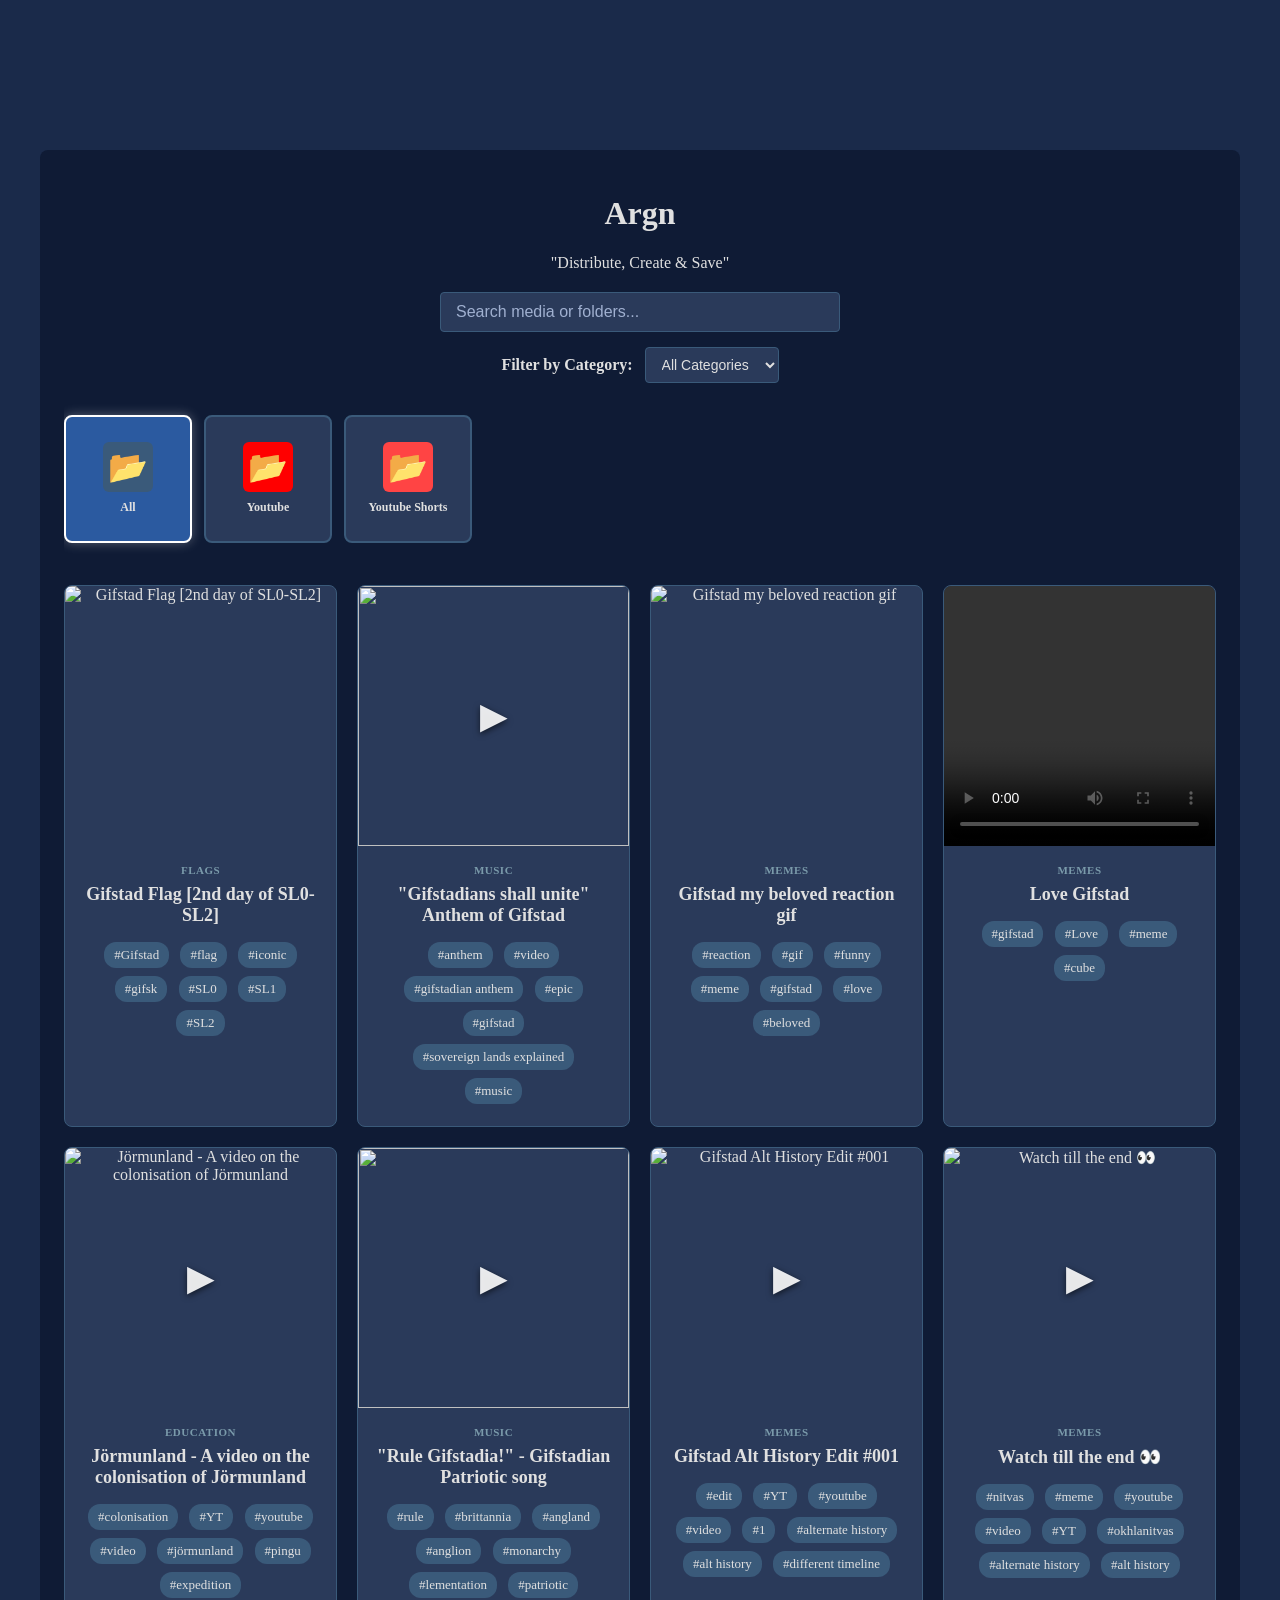
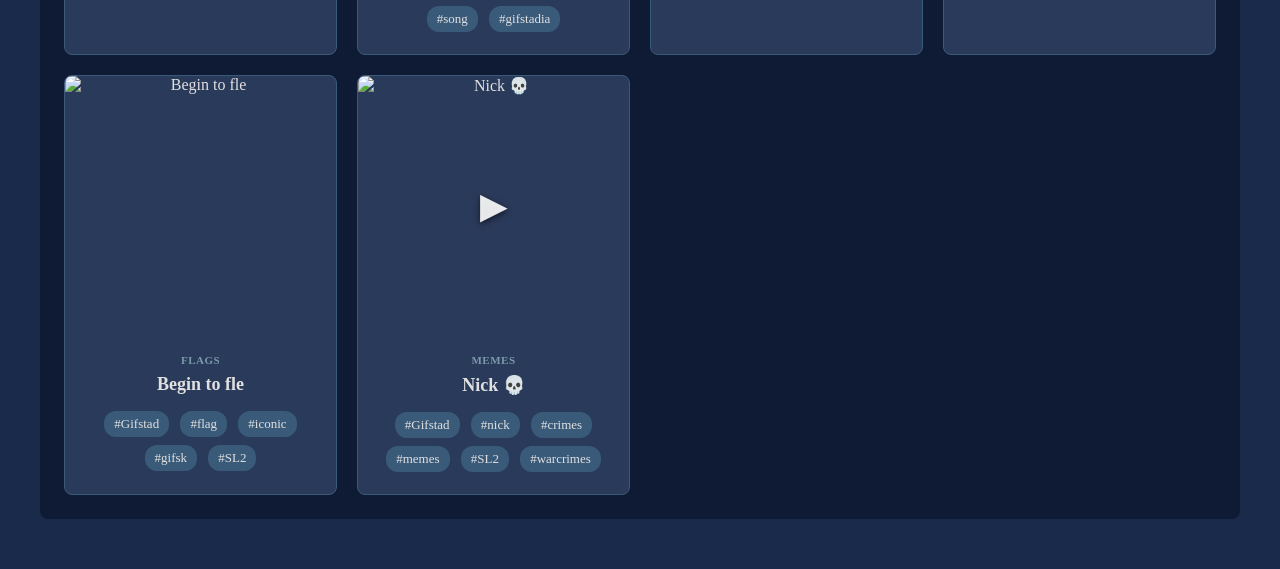
==== docs/index.html @ 1f77cd81 "cool update" ====
<!DOCTYPE html>

<html lang="en">
    <head>
        <meta charset="UTF-8">
        <meta name="viewport" content="width=device-width, initial-scale=1.0">
        <title>Argn - Media Archive</title>
        <link rel="stylesheet" href="style.css">
    </head>
    <body>
        <div class="container">
            <h1>Argn</h1>
            <p>"Distribute, Create & Save"</p>
            
            <div class="filter-section">
                <input type="text" placeholder="Search media or folders..." class="search-bar" id="searchInput">
                
                <div class="category-filter">
                    <label for="categorySelect">Filter by Category:</label>
                    <select id="categorySelect" class="category-select">
                        <option value="">All Categories</option>
                    </select>
                </div>
            </div>

            <div id="folderScroll" class="folder-scroll-container">
                <div class="folder-card all-folders-card active" onclick="filterByFolder('')">
                    <div class="folder-icon" style="background-color: #3a5a7a;">📂</div>
                    <div class="folder-name">All</div>
                </div>
            </div>
            
            <div id="mediaContainer" class="media-container"></div>
            <div id="mediaDetail" class="media-detail hidden"></div>
        </div>
        
        <script src="./script.js"></script>
    </body>
</html>
---- docs/style.css ----
body {
    display: flex;
    justify-content: center;
    align-items: flex-start;
    min-height: 100vh;
    margin: 0;
    padding-top: 150px;
    padding-bottom: 50px;
    background-color: #1a2a4a;
    color: #e0e0e0;
}

.container {
    text-align: center;
    max-width: 1200px;
    width: 90%;
}

.container {
    background-color: #0f1b35; 
    padding: 24px;
    border-radius: 8px;
}

/* Folder Scroll Section */
.folder-scroll-container {
    display: flex;
    gap: 12px;
    overflow-x: auto;
    overflow-y: hidden;
    padding: 12px 0;
    margin: 20px 0;
    scroll-behavior: smooth;
    -webkit-overflow-scrolling: touch;
    scrollbar-width: thin;
    scrollbar-color: #3a5a7a #1a2a4a;
}

.folder-scroll-container::-webkit-scrollbar {
    height: 8px;
}

.folder-scroll-container::-webkit-scrollbar-track {
    background-color: #1a2a4a;
    border-radius: 4px;
}

.folder-scroll-container::-webkit-scrollbar-thumb {
    background-color: #3a5a7a;
    border-radius: 4px;
}

.folder-scroll-container::-webkit-scrollbar-thumb:hover {
    background-color: #5a7aaa;
}

.folder-card {
    display: flex;
    flex-direction: column;
    align-items: center;
    justify-content: center;
    gap: 8px;
    padding: 12px;
    background-color: #2a3a5a;
    border: 2px solid #3a5a7a;
    border-radius: 8px;
    cursor: pointer;
    transition: all 0.3s ease;
    white-space: nowrap;
    flex-shrink: 0;
    width: 100px;
    height: 100px;
}

.folder-card:hover {
    background-color: #3a4a6a;
    border-color: #5a7aaa;
    transform: translateY(-3px);
}

.folder-card.active {
    border-color: #fff;
    box-shadow: 0 0 12px rgba(255, 255, 255, 0.3);
}

.folder-icon {
    font-size: 32px;
    width: 50px;
    height: 50px;
    display: flex;
    align-items: center;
    justify-content: center;
    border-radius: 6px;
    transition: transform 0.2s;
}

.folder-card:hover .folder-icon {
    transform: scale(1.1);
}

.folder-name {
    font-size: 12px;
    font-weight: 600;
    text-align: center;
    color: #e0e0e0;
    word-break: break-word;
    overflow: hidden;
    text-overflow: ellipsis;
    display: -webkit-box;
    -webkit-line-clamp: 2;
    -webkit-box-orient: vertical;
}

.all-folders-card {
    background-color: #2b3a5a;
}

.all-folders-card.active {
    background-color: #2b5aa0;
}

.filter-section {
    display: flex;
    flex-direction: column;
    gap: 15px;
    margin: 20px 0;
}

.search-bar {
    display: block;
    margin: 0 auto;
    padding: 10px 15px;
    font-size: 16px;
    border: 1px solid #3a5a7a;
    border-radius: 4px;
    width: 100%;
    max-width: 400px;
    background-color: #2a3a5a;
    color: #e0e0e0;
    box-sizing: border-box;
}

.search-bar::placeholder {
    color: #a0b0d0;
}

.category-filter {
    display: flex;
    align-items: center;
    justify-content: center;
    gap: 12px;
}

.category-filter label {
    font-weight: 600;
}

.category-select {
    padding: 8px 12px;
    font-size: 14px;
    border: 1px solid #3a5a7a;
    border-radius: 4px;
    background-color: #2a3a5a;
    color: #e0e0e0;
    cursor: pointer;
}

.category-select:hover,
.category-select:focus {
    border-color: #5a7aaa;
    outline: none;
}

/* Media Grid */
.media-container {
    display: grid;
    grid-template-columns: repeat(auto-fill, minmax(250px, 1fr));
    gap: 20px;
    margin-top: 30px;
    transition: opacity 0.3s ease;
}

.media-card {
    background-color: #2a3a5a;
    border: 1px solid #3a5a7a;
    border-radius: 8px;
    overflow: hidden;
    cursor: pointer;
    transition: transform 0.3s, border-color 0.3s;
}

.media-card:hover {
    transform: translateY(-5px);
    border-color: #5a7aaa;
}

.media-preview {
    width: 100%;
    height: 260px;
    object-fit: cover;
    display: block;
}

.text-preview {
    width: 100%;
    height: 260px;
    overflow: hidden;
    display: flex;
    flex-direction: column;
    background-color: #1a2a4a;
    padding: 12px;
    box-sizing: border-box;
}

.text-content {
    margin: 0;
    font-size: 12px;
    white-space: pre-wrap;
    word-break: break-word;
    overflow: hidden;
    text-overflow: ellipsis;
    max-height: 236px;
    line-height: 1.4;
    font-family: 'Courier New', monospace;
}

.youtube-card {
    position: relative;
}

.play-badge {
    position: absolute;
    left: 50%;
    top: 50%;
    transform: translate(-50%, -50%);
    font-size: 36px;
    color: rgba(255,255,255,0.9);
    text-shadow: 0 2px 6px rgba(0,0,0,0.6);
    pointer-events: none;
}

.file-icon {
    width: 100%;
    height: 260px;
    display: flex;
    align-items: center;
    justify-content: center;
    font-size: 48px;
    background-color: #1a2a4a;
}

.card-info {
    padding: 18px;
}

.card-category {
    font-size: 11px;
    color: #7a9aaa;
    font-weight: 600;
    text-transform: uppercase;
    letter-spacing: 0.5px;
    margin-bottom: 8px;
}

.card-info h3 {
    margin: 0 0 12px 0;
    font-size: 18px;
}

.tags {
    margin: 0;
    font-size: 13px;
}

.tag {
    display: inline-block;
    background-color: #3a5a7a;
    padding: 5px 10px;
    border-radius: 12px;
    margin: 4px;
}

/* Media Detail View */
.media-detail {
    position: fixed;
    top: 0;
    left: 0;
    right: 0;
    bottom: 0;
    background-color: #1a2a4a;
    overflow-y: auto;
    z-index: 100;
    display: flex;
    flex-direction: column;
    align-items: center;
    padding: 20px;
}

.back-btn {
    align-self: flex-start;
    background-color: #3a5a7a;
    color: #e0e0e0;
    border: none;
    padding: 10px 20px;
    border-radius: 4px;
    cursor: pointer;
    font-size: 16px;
    margin-bottom: 0;
}

.back-btn:hover {
    background-color: #5a7aaa;
}

.detail-header {
    display: flex;
    gap: 12px;
    width: 100%;
    max-width: 1200px;
    align-items: center;
    margin-bottom: 12px;
    flex-wrap: wrap;
}

.detail-buttons {
    display: flex;
    gap: 12px;
    flex: 1;
    justify-content: flex-end;
}

.detail-content {
    display: flex;
    gap: 50px;
    max-width: 1200px;
    align-items: flex-start;
}

.detail-preview {
    max-width: 700px;
    max-height: 700px;
    width: 100%;
    object-fit: contain;
    aspect-ratio: 16/9;
    height: auto;
    border-radius: 8px;
}

.text-preview.detail-preview {
    max-width: 700px;
    max-height: 700px;
    width: 100%;
    height: auto;
    aspect-ratio: auto;
    border-radius: 8px;
    border: 1px solid #3a5a7a;
    padding: 15px;
    overflow-y: auto;
}

.file-icon-large {
    font-size: 120px;
    width: 500px;
    height: 500px;
    display: flex;
    align-items: center;
    justify-content: center;
    background-color: #2a3a5a;
    border-radius: 8px;
}

.detail-info {
    flex: 1;
    text-align: left;
}

.detail-category-badge {
    display: inline-block;
    background-color: #3a5a7a;
    padding: 6px 12px;
    border-radius: 12px;
    font-size: 11px;
    font-weight: 600;
    text-transform: uppercase;
    letter-spacing: 0.5px;
    margin-bottom: 12px;
}

.detail-info h2 {
    margin-top: 0;
    font-size: 28px;
}

.description {
    font-size: 16px;
    line-height: 1.6;
    margin: 20px 0;
}

.tags-section,
.credits-section {
    margin: 20px 0;
    padding: 15px;
    background-color: #2a3a5a;
    border-radius: 4px;
}

.credits-section p {
    margin: 8px 0;
}

.download-btn {
    background-color: #2b5aa0;
    color: #fff;
    padding: 8px 14px;
    border-radius: 6px;
    text-decoration: none;
    font-weight: 600;
    border: none;
    cursor: pointer;
    font-size: 14px;
    transition: background-color 0.3s;
}

.download-btn:hover {
    background-color: #3a6fc0;
}

.read-more-btn {
    display: inline-block;
    margin-top: 12px;
    padding: 6px 12px;
    background-color: #2b5aa0;
    color: #fff;
    text-decoration: none;
    border-radius: 4px;
    font-size: 13px;
    font-weight: 600;
}

.read-more-btn:hover {
    background-color: #3a6fc0;
}

/* Utilities */
.hidden {
    display: none !important;
}

.no-results {
    font-size: 18px;
    color: #a0b0d0;
    padding: 40px;
}

.error {
    color: #ff6b6b;
}

@media (max-width: 768px) {
    .detail-content {
        flex-direction: column;
        gap: 20px;
    }
    
    .detail-preview,
    .file-icon-large {
        max-width: 100%;
        width: 100%;
    }

    .filter-section {
        flex-direction: column;
    }

    .category-filter {
        flex-direction: column;
        width: 100%;
    }

    .category-select {
        width: 100%;
    }

    .detail-buttons {
        flex-direction: column;
        width: 100%;
        justify-content: flex-start;
    }

    .download-btn,
    .share-btn {
        width: 100%;
        text-align: center;
    }
}
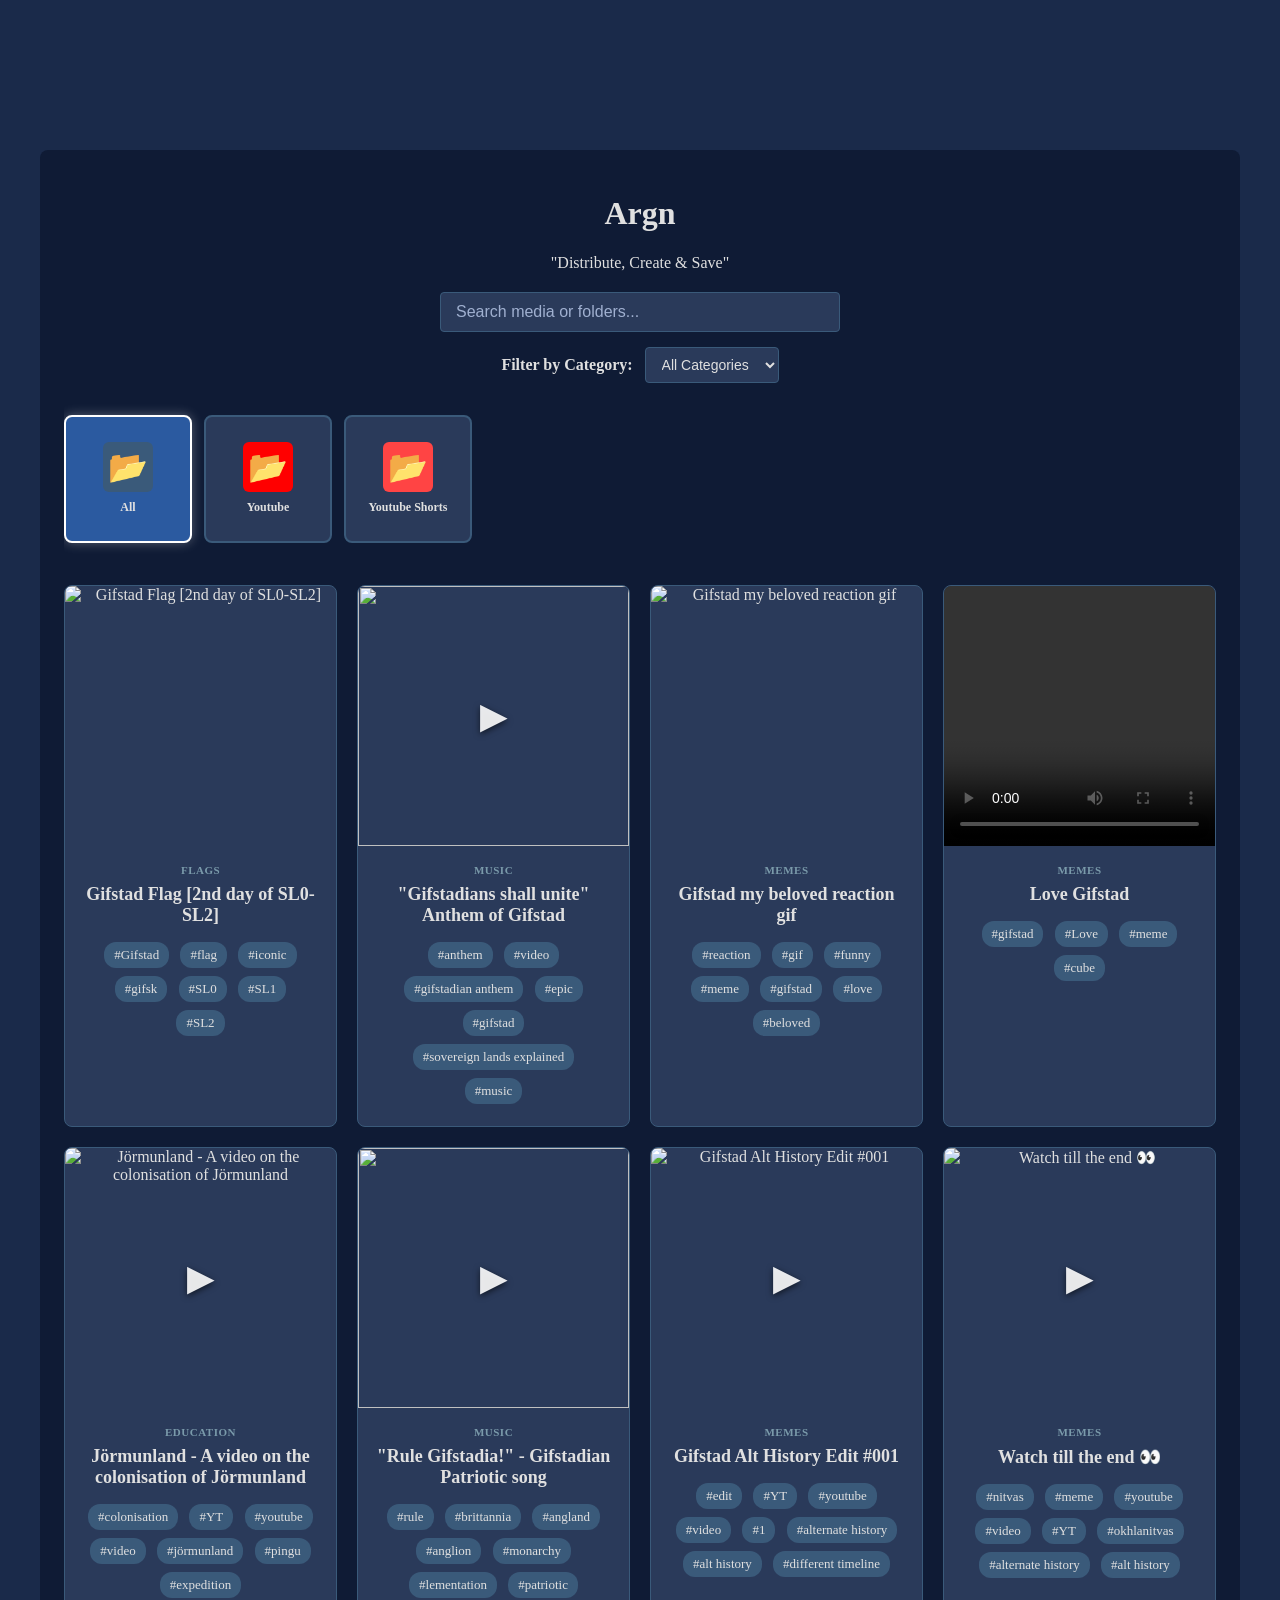
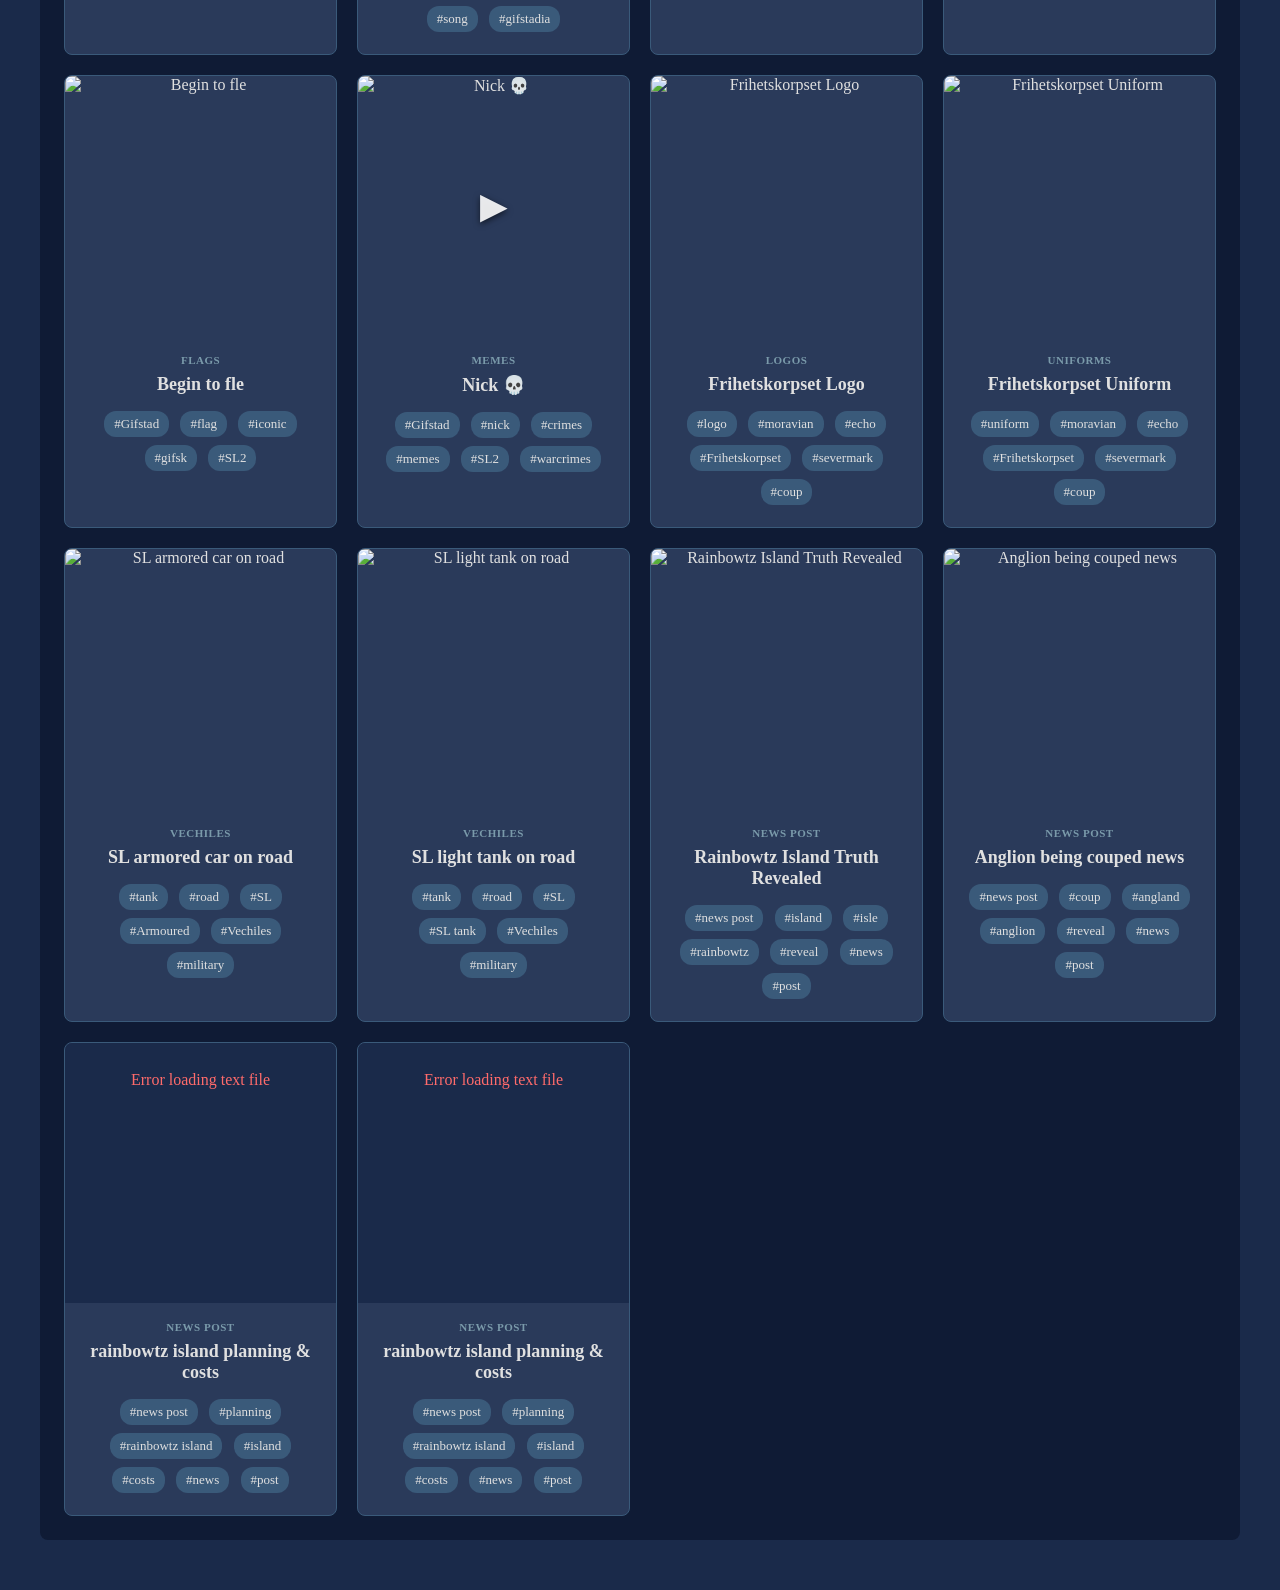
==== commit 1efe05e4: "google stuff added + 15 & 16 media added" ====
--- a/docs/index.html
+++ b/docs/index.html
@@ -5,6 +5,15 @@
         <meta charset="UTF-8">
         <meta name="viewport" content="width=device-width, initial-scale=1.0">
         <title>Argn - Media Archive</title>
+        <!-- Google tag (gtag.js) -->
+        <script async src="https://www.googletagmanager.com/gtag/js?id=G-N8SLQM5979"></script>
+        <script>
+          window.dataLayer = window.dataLayer || [];
+          function gtag(){dataLayer.push(arguments);}
+          gtag('js', new Date());
+
+          gtag('config', 'G-N8SLQM5979');
+        </script>
         <link rel="stylesheet" href="style.css">
     </head>
     <body>
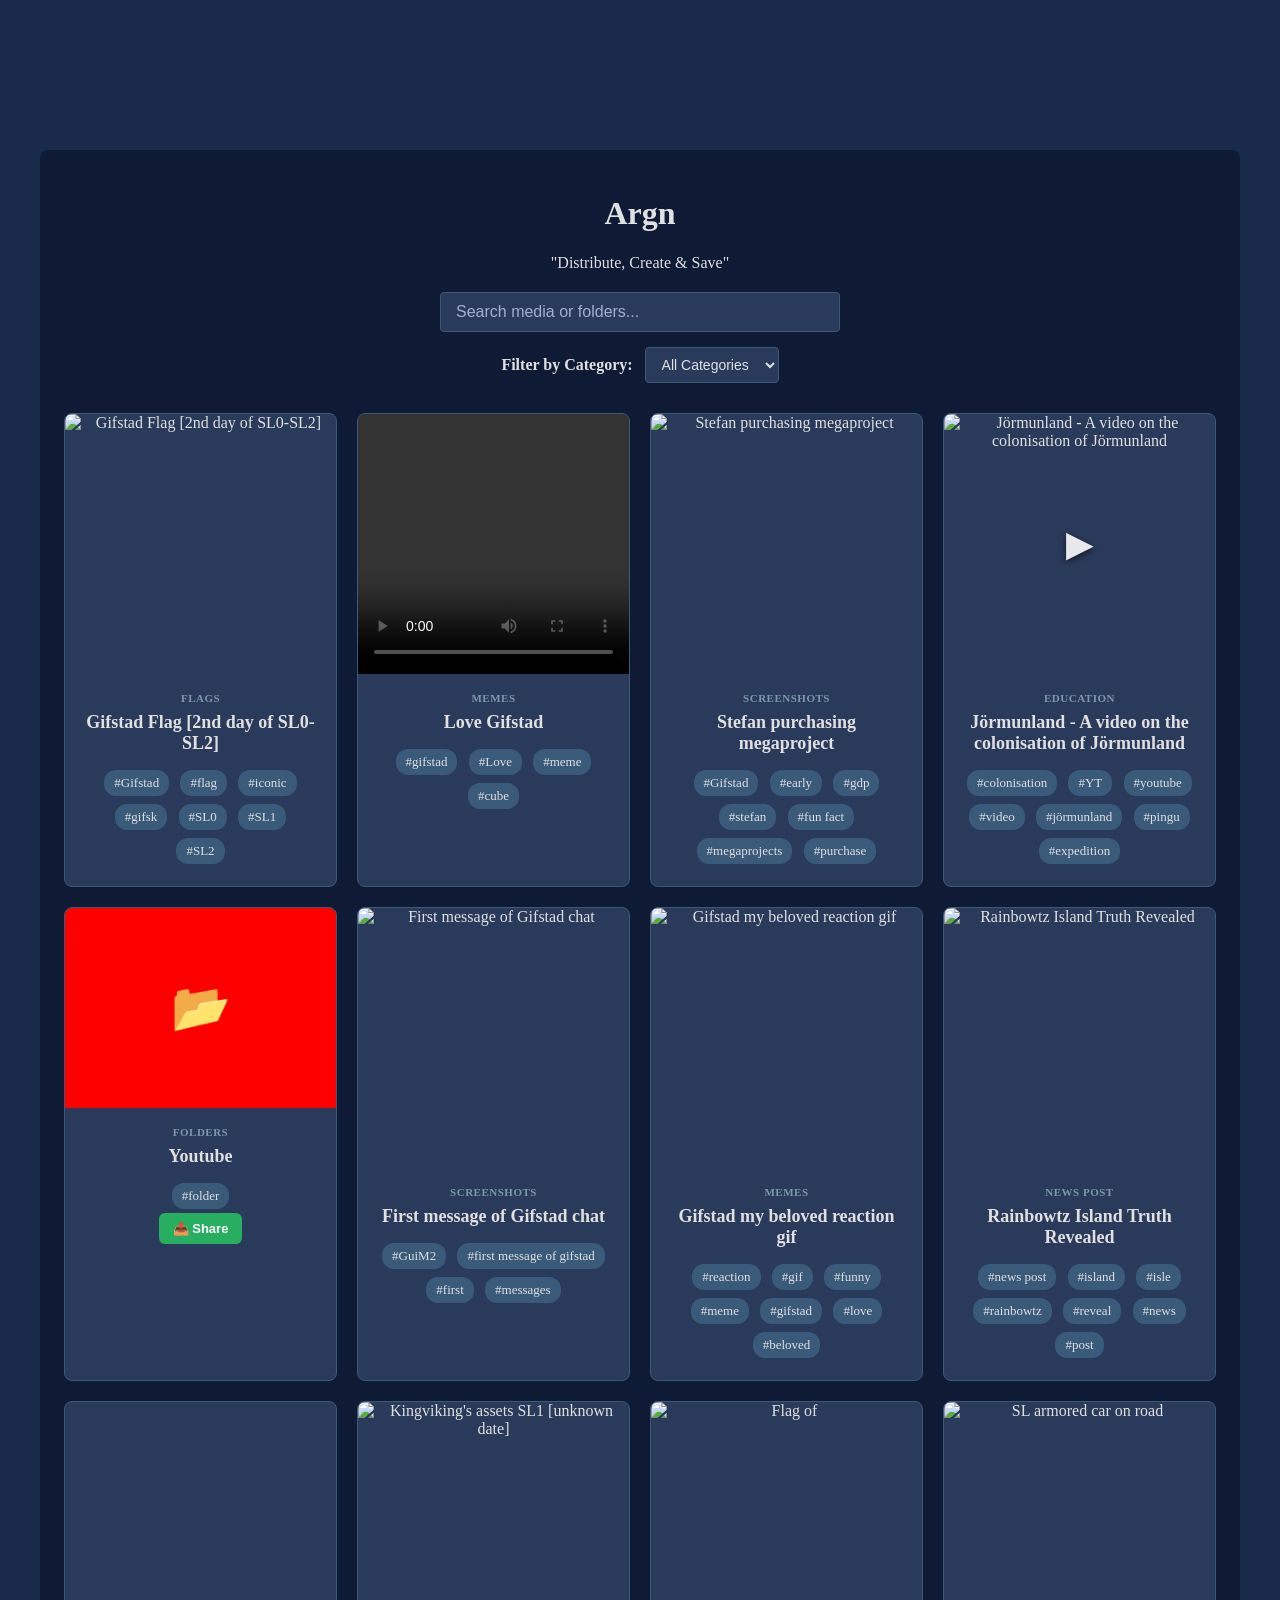
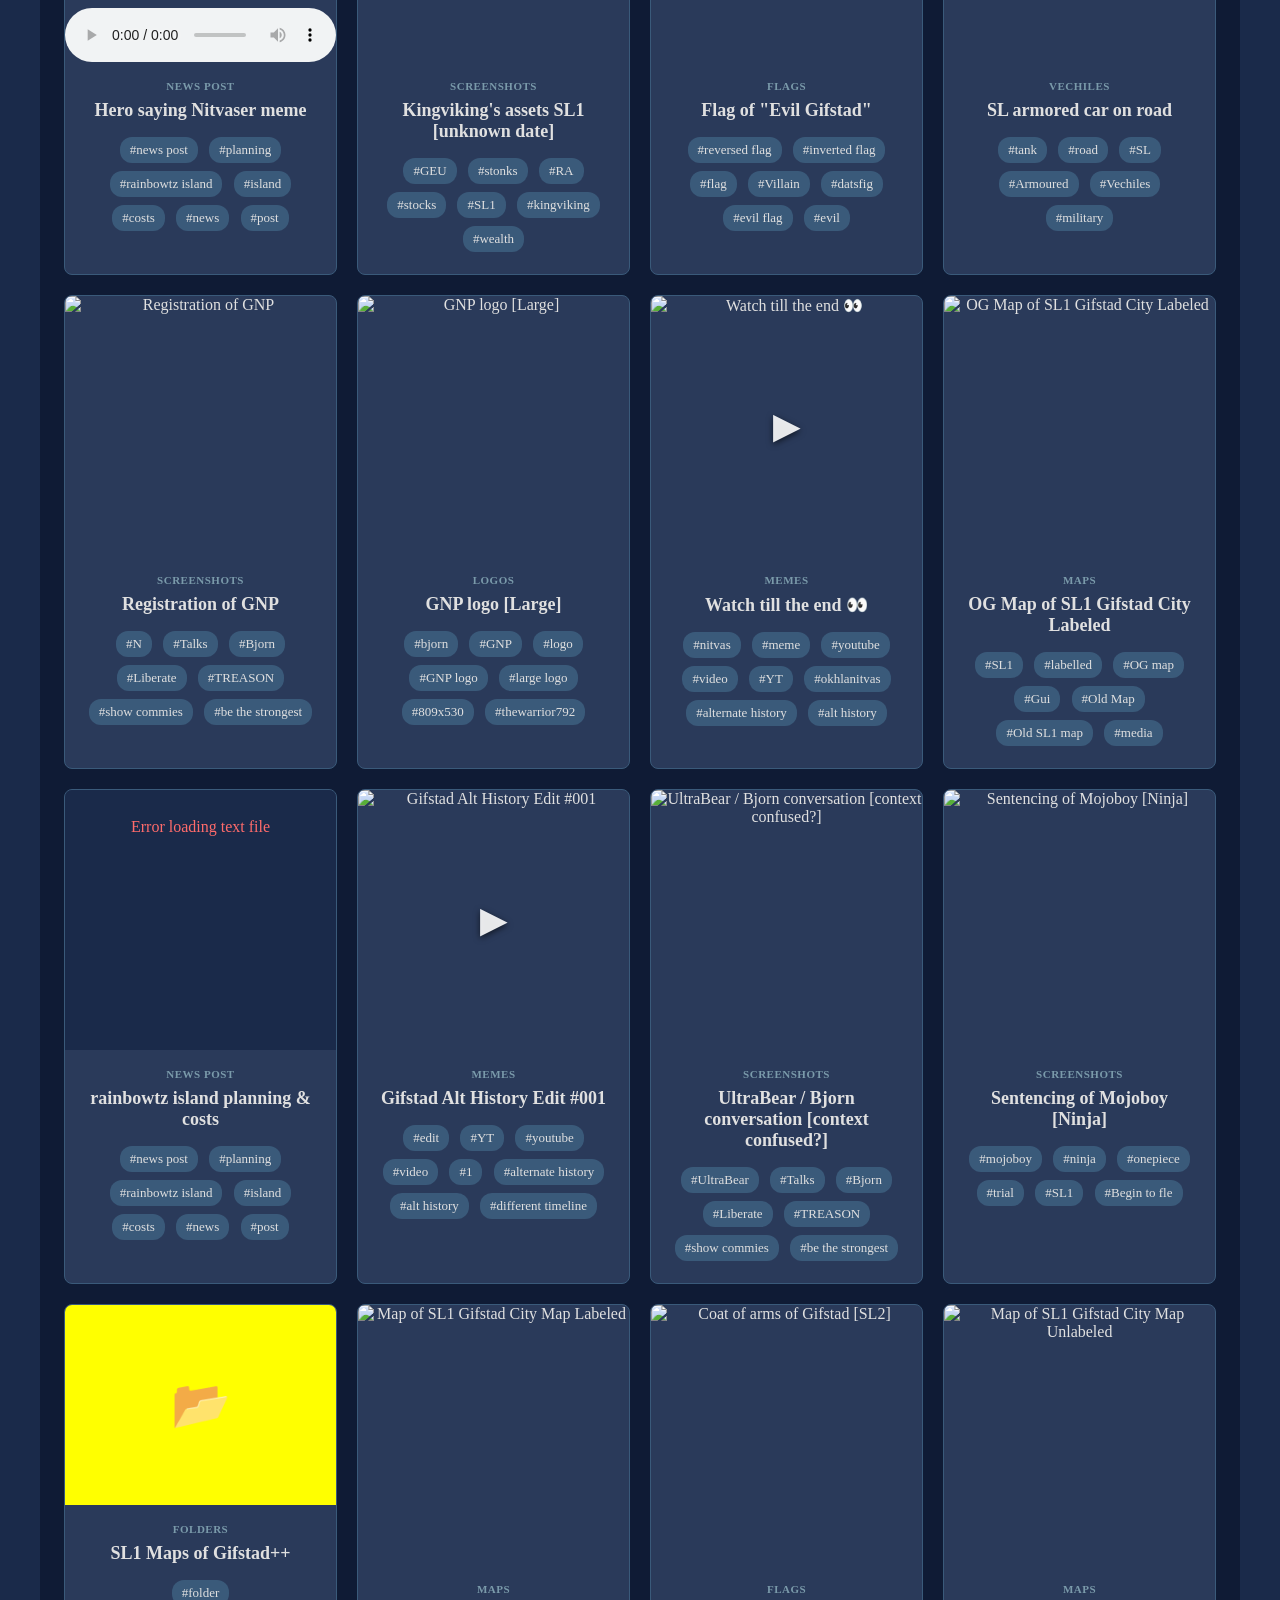
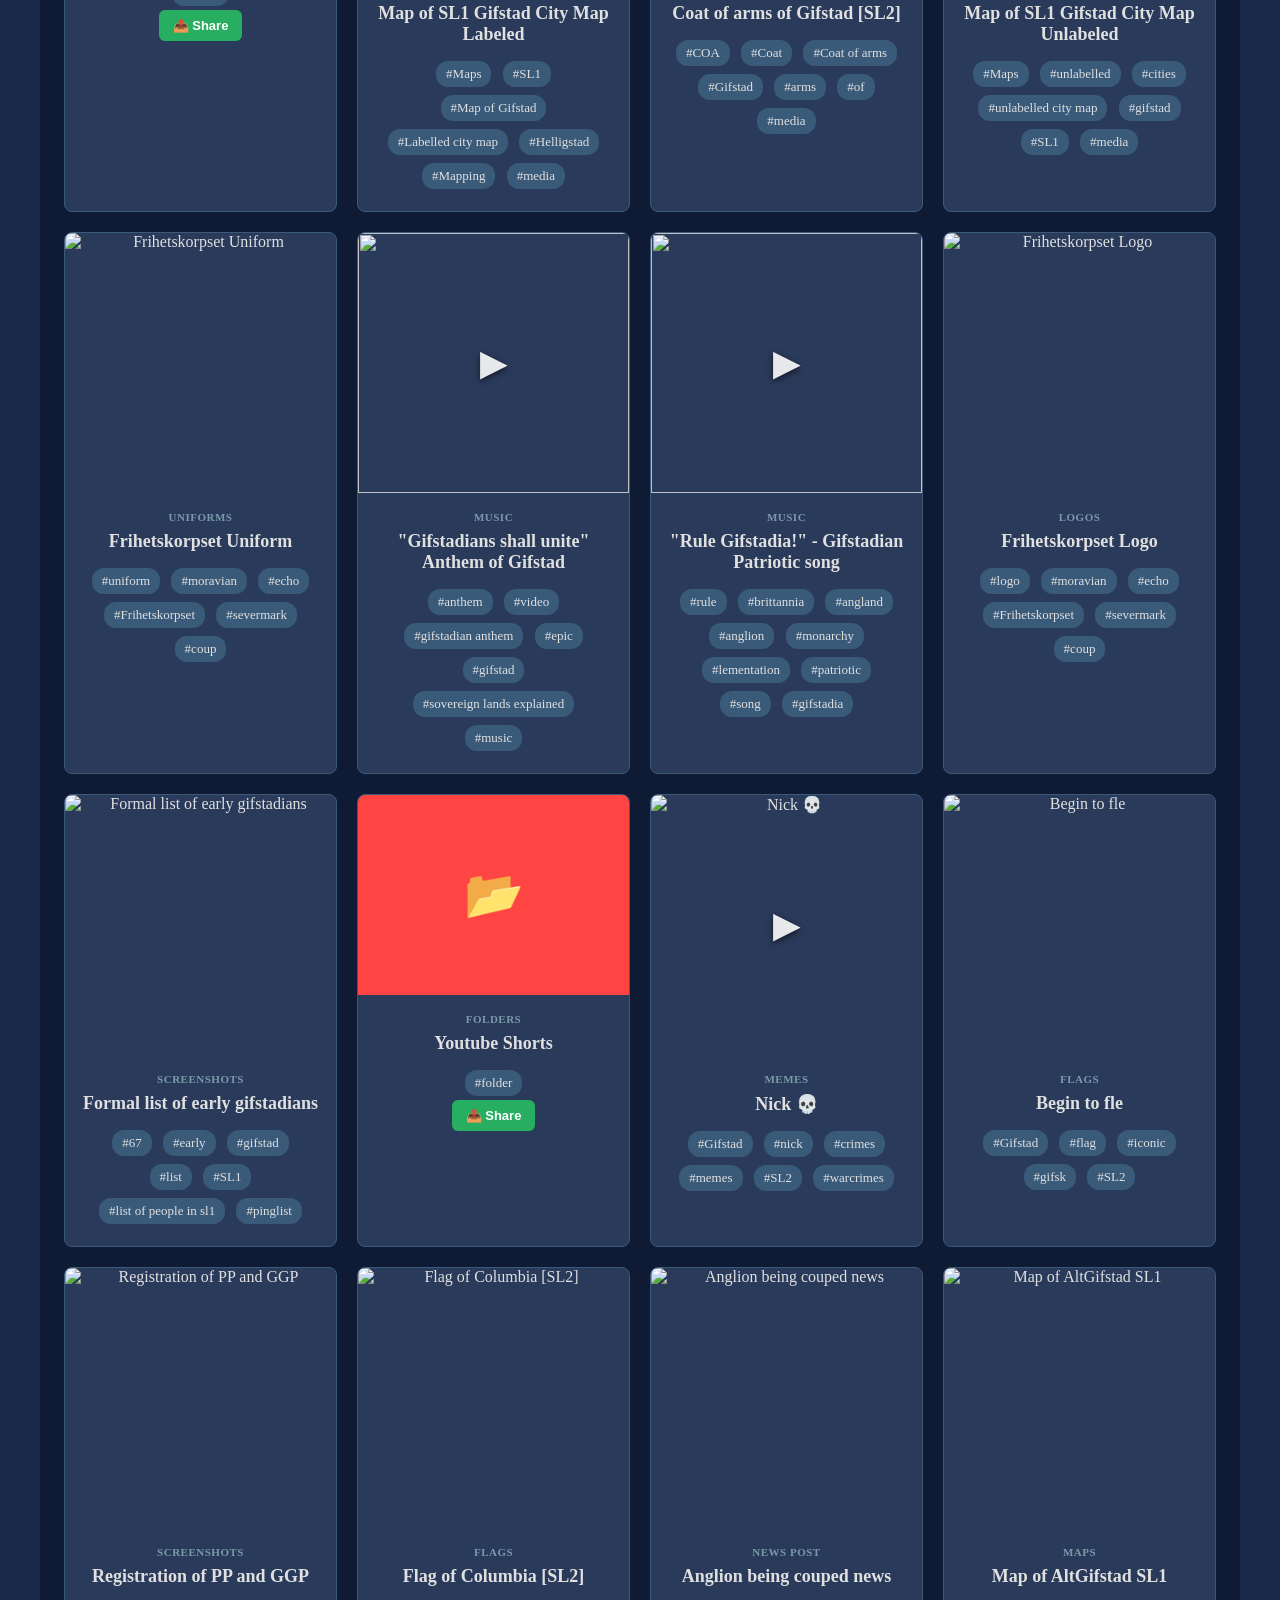
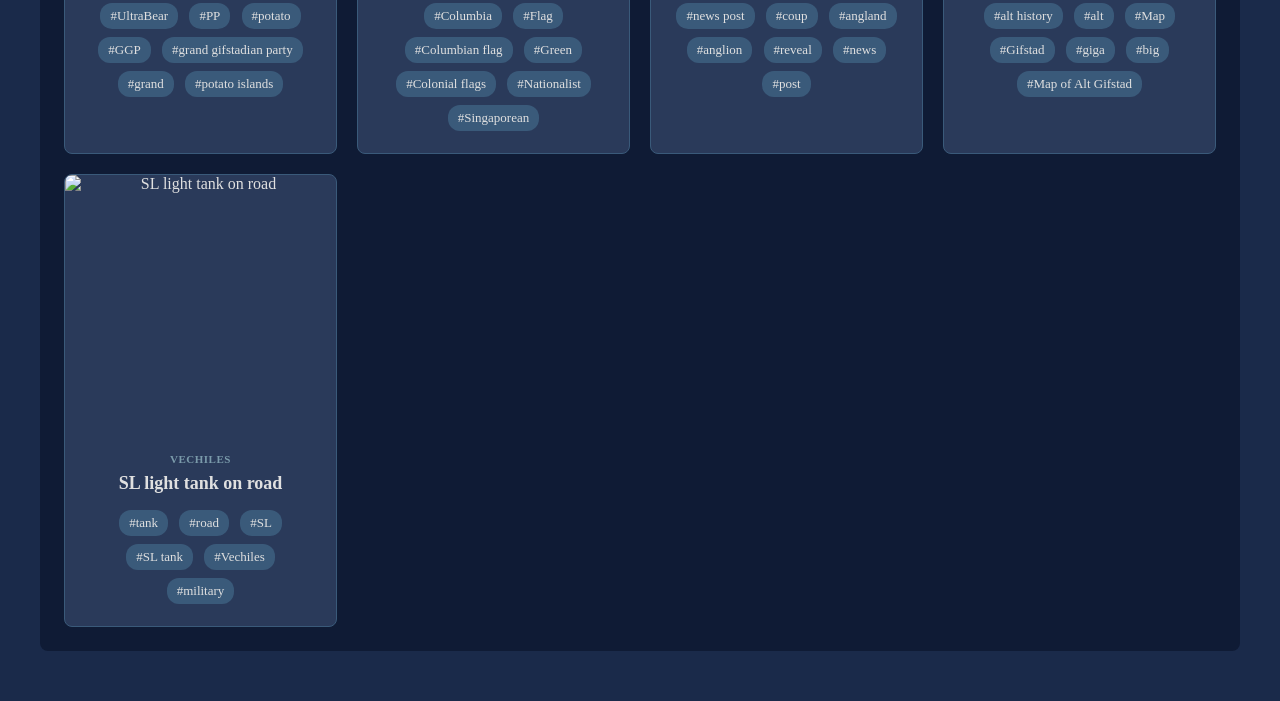
==== commit 10869db6: "NEW LAYOUT SYSTEM + BASIC MD FORMATTING + NEW ADDITIONS TO 28 [using paragraph MD system]" ====
--- a/docs/index.html
+++ b/docs/index.html
@@ -15,6 +15,7 @@
           gtag('config', 'G-N8SLQM5979');
         </script>
         <link rel="stylesheet" href="style.css">
+        <script src="https://cdn.jsdelivr.net/npm/marked/marked.min.js"></script>
     </head>
     <body>
         <div class="container">
@@ -31,13 +32,6 @@
                     </select>
                 </div>
             </div>
-
-            <div id="folderScroll" class="folder-scroll-container">
-                <div class="folder-card all-folders-card active" onclick="filterByFolder('')">
-                    <div class="folder-icon" style="background-color: #3a5a7a;">📂</div>
-                    <div class="folder-name">All</div>
-                </div>
-            </div>
             
             <div id="mediaContainer" class="media-container"></div>
             <div id="mediaDetail" class="media-detail hidden"></div>
--- a/docs/style.css
+++ b/docs/style.css
@@ -103,12 +103,16 @@
     font-weight: 600;
     text-align: center;
     color: #e0e0e0;
-    word-break: break-word;
+    width: 100%;
+    max-width: 80px;
     overflow: hidden;
     text-overflow: ellipsis;
     display: -webkit-box;
     -webkit-line-clamp: 2;
     -webkit-box-orient: vertical;
+    line-height: 1.3;
+    word-break: break-word;
+    white-space: normal;
 }
 
 .all-folders-card {
@@ -415,15 +419,31 @@
     padding: 8px 14px;
     border-radius: 6px;
     text-decoration: none;
-    font-weight: 600;
+    font-size: 13px;
+    font-weight: 600;
+    transition: background-color 0.3s;
     border: none;
     cursor: pointer;
-    font-size: 14px;
+}
+
+.download-btn:hover {
+    background-color: #1e4070;
+}
+
+.share-btn {
+    background-color: #27ae60;
+    color: #fff;
+    padding: 8px 14px;
+    border-radius: 6px;
+    font-size: 13px;
+    font-weight: 600;
+    border: none;
+    cursor: pointer;
     transition: background-color 0.3s;
 }
 
-.download-btn:hover {
-    background-color: #3a6fc0;
+.share-btn:hover {
+    background-color: #229954;
 }
 
 .read-more-btn {
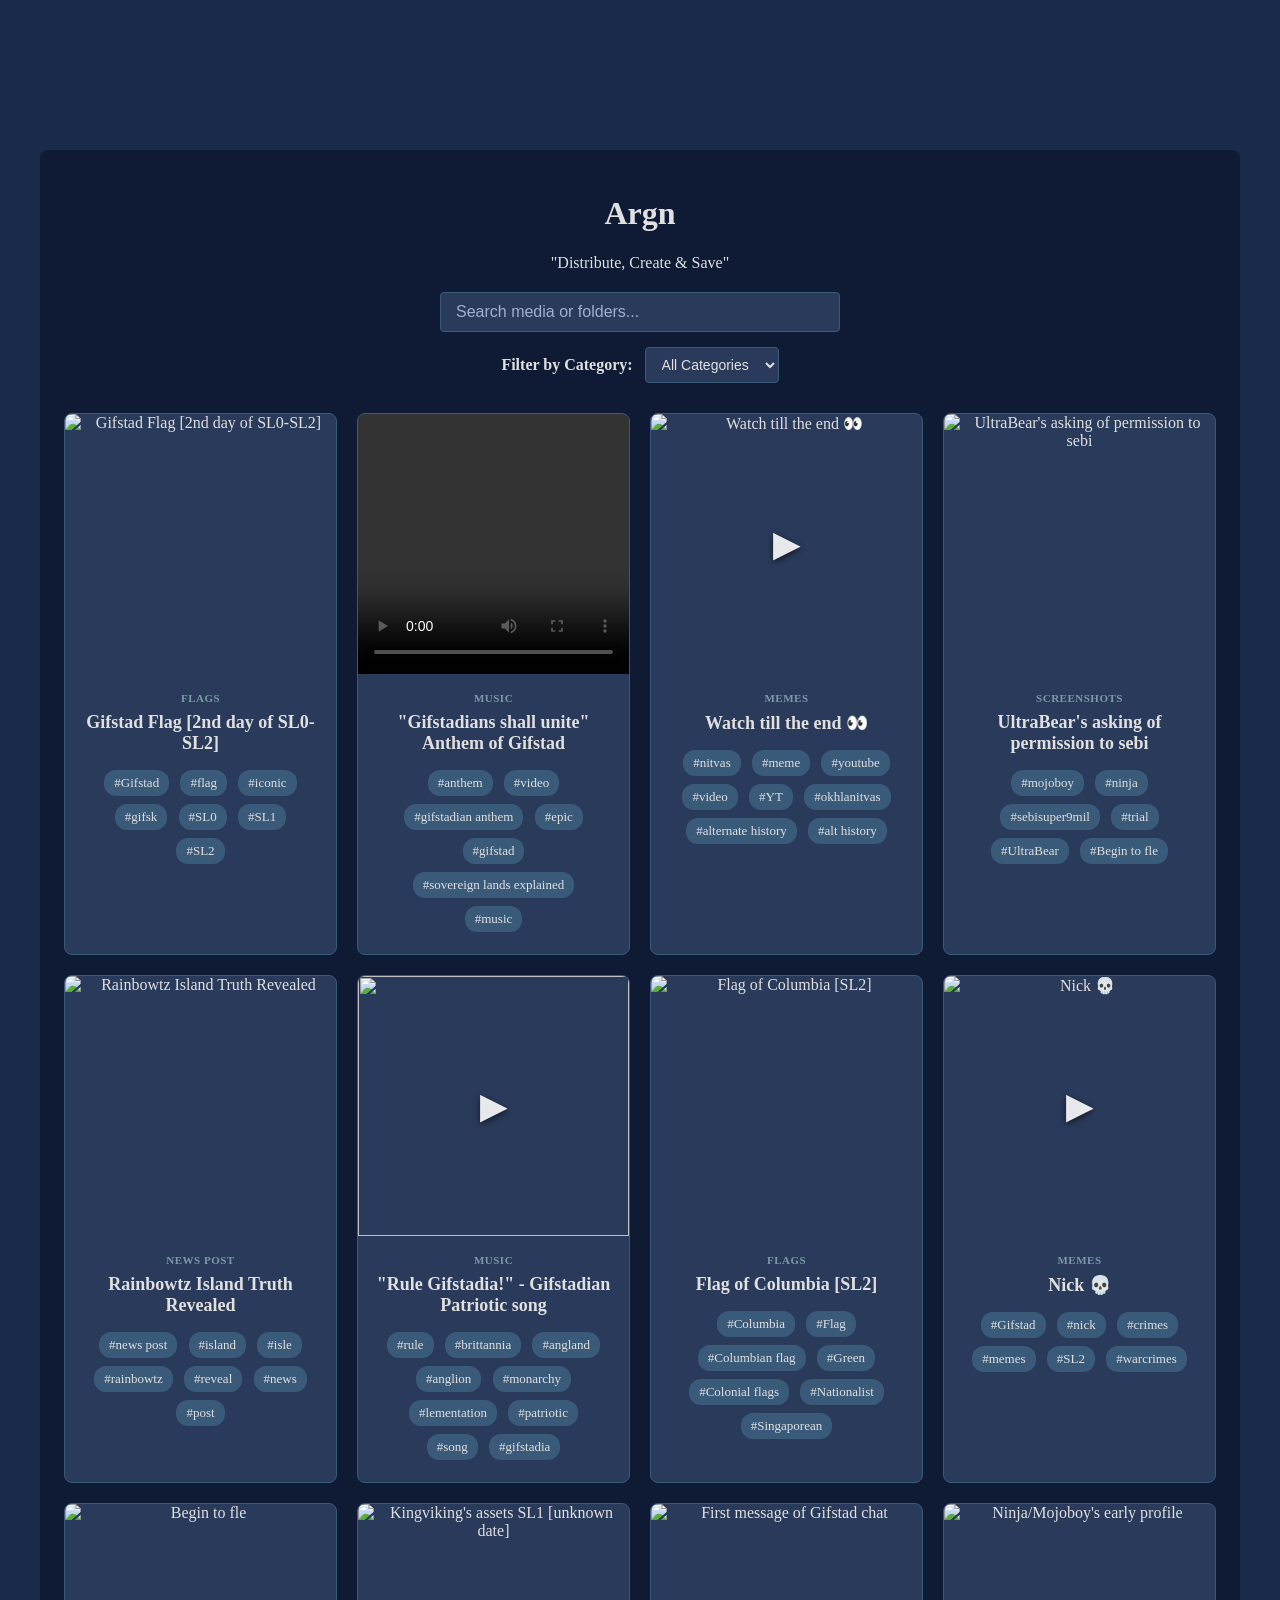
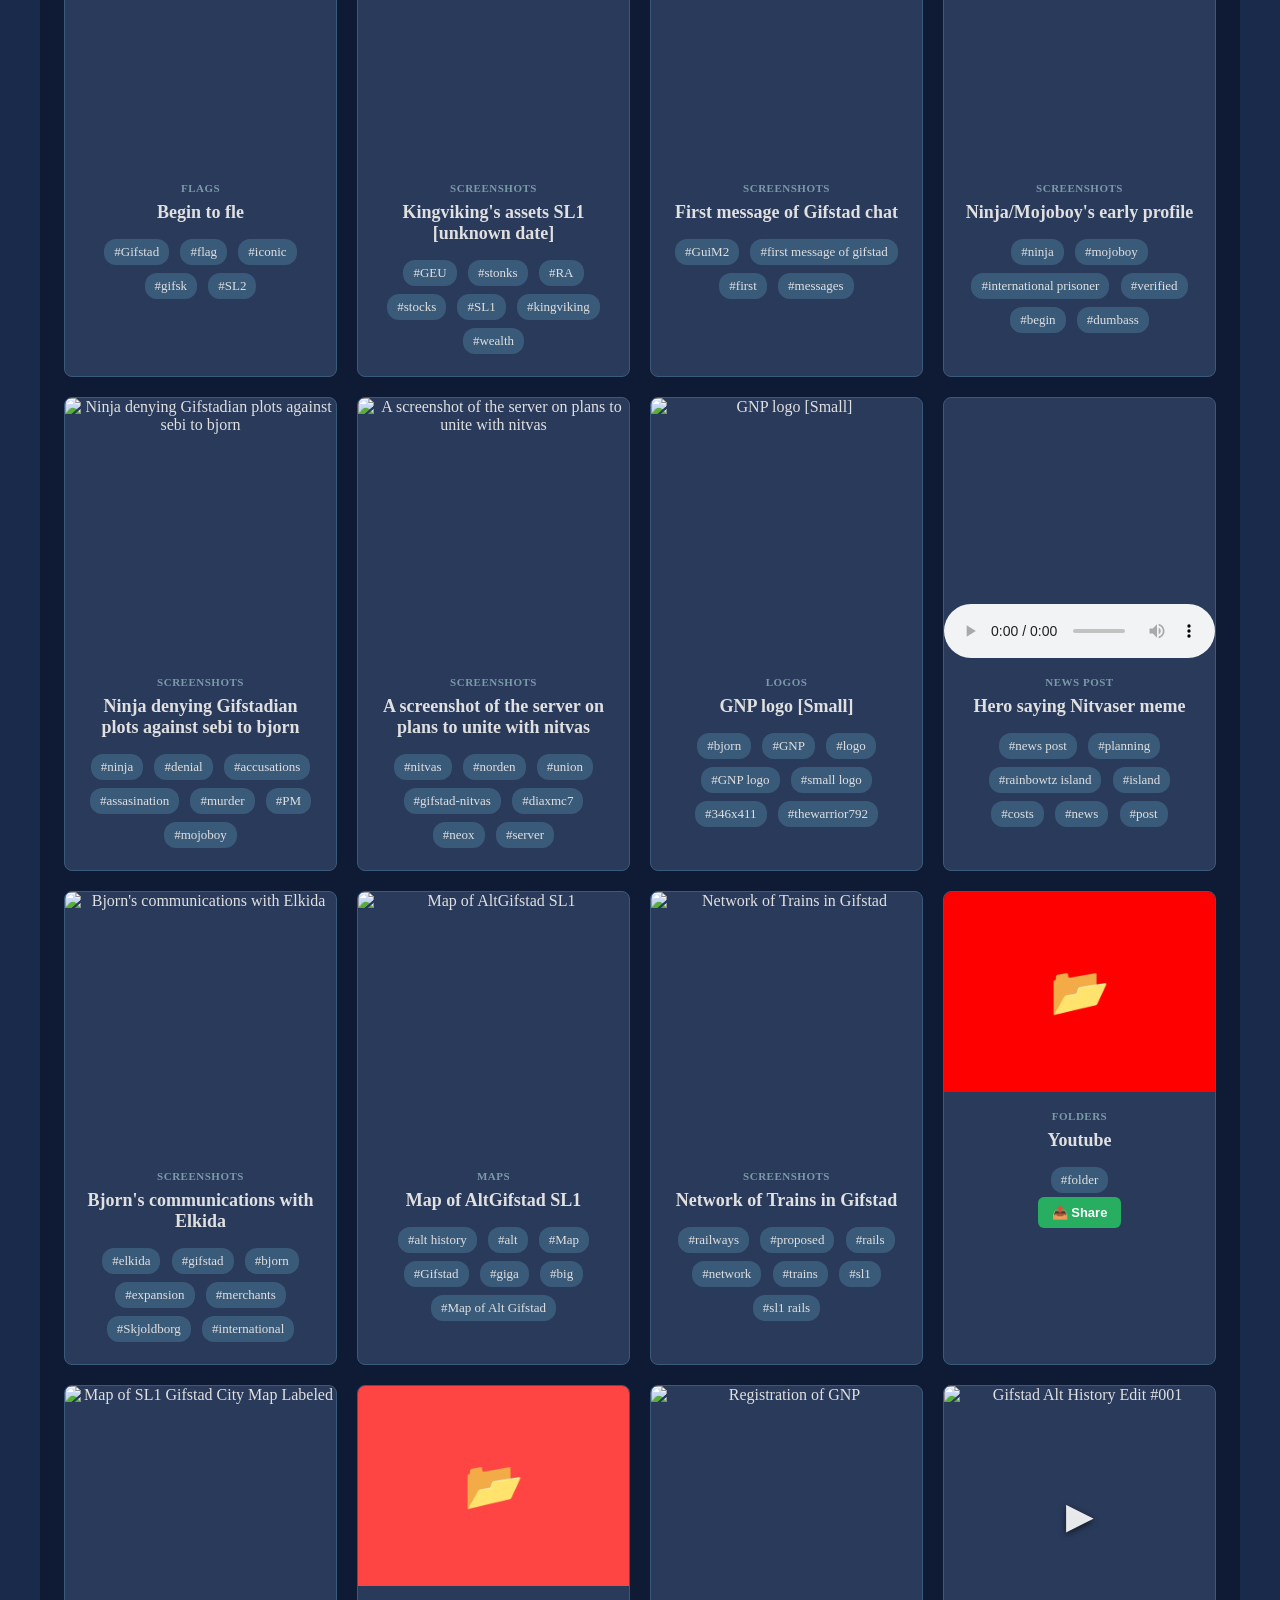
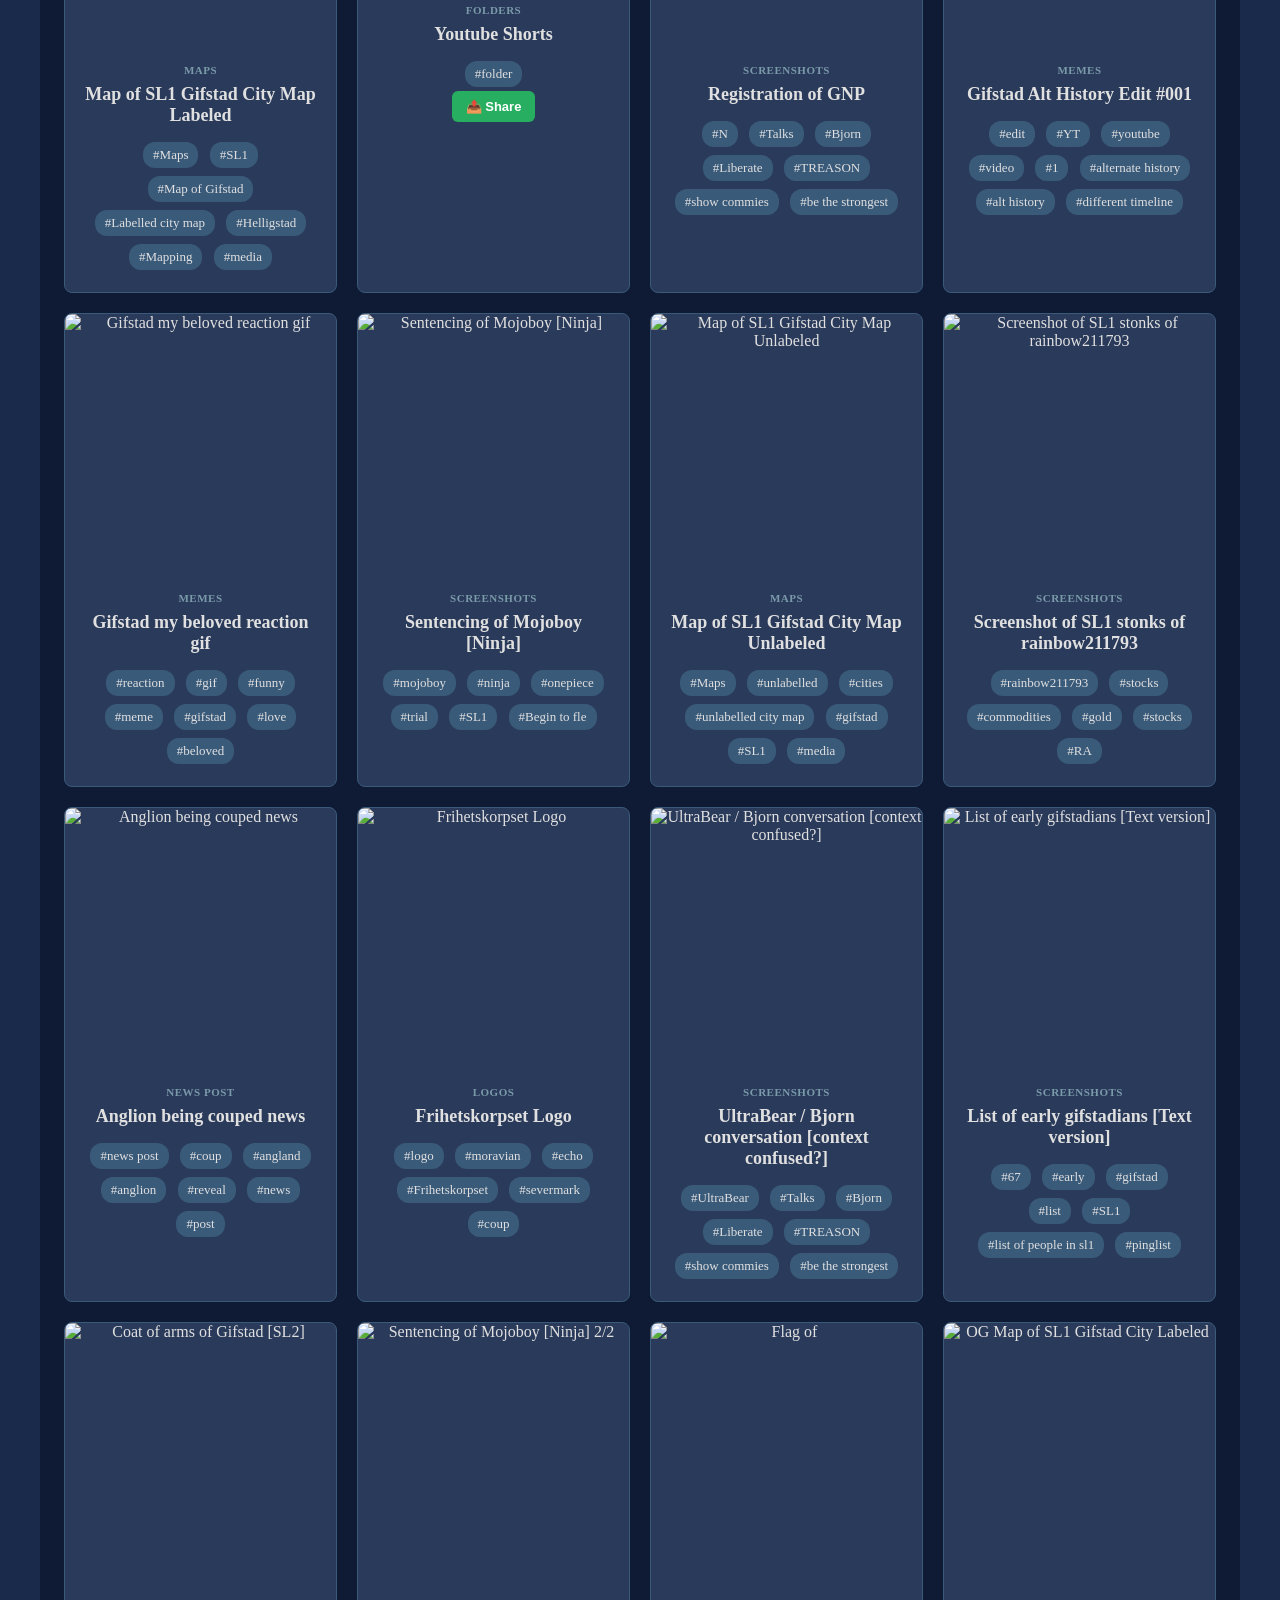
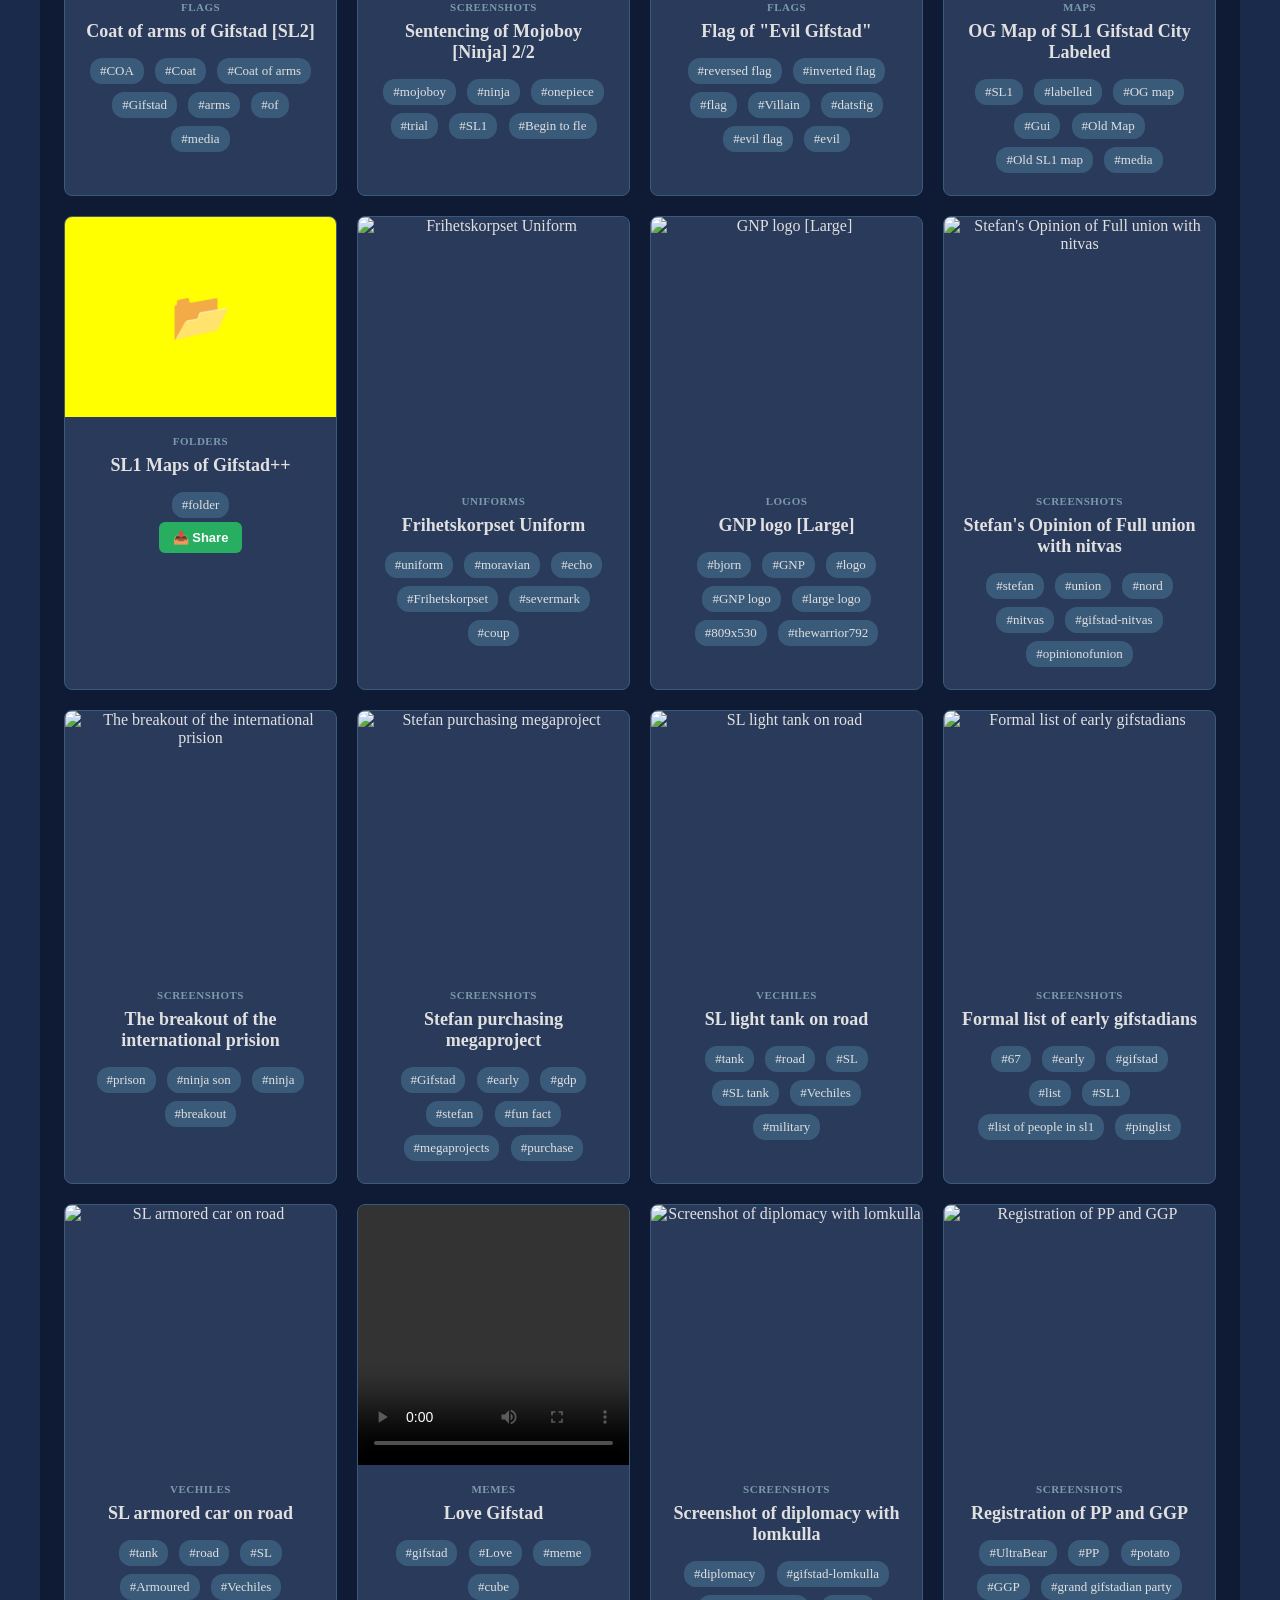
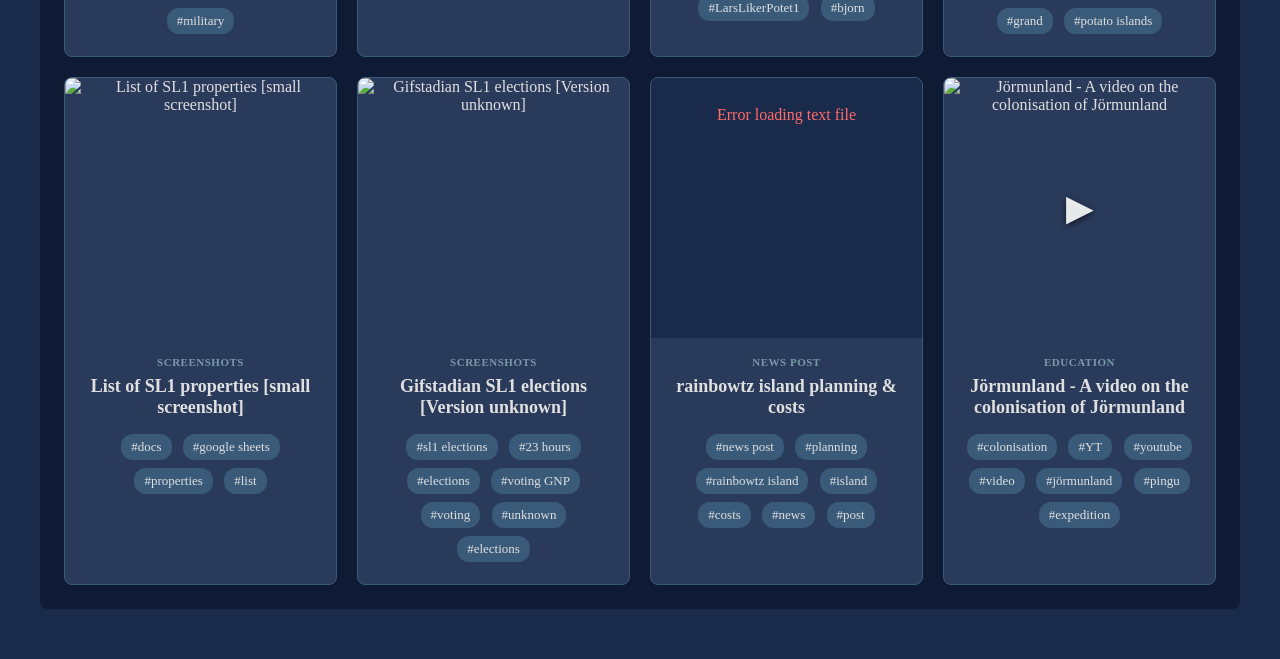
==== commit ff70164e: "NEW TWO EASTER EGGS!" ====
--- a/docs/index.html
+++ b/docs/index.html
@@ -19,7 +19,7 @@
     </head>
     <body>
         <div class="container">
-            <h1>Argn</h1>
+            <h1 onclick="startZombieShooter()">Argn</h1>
             <p>"Distribute, Create & Save"</p>
             
             <div class="filter-section">
--- a/docs/style.css
+++ b/docs/style.css
@@ -514,3 +514,318 @@
         text-align: center;
     }
 }
+
+/* Wordle Minigame */
+.minigame {
+    width: 90vw;
+    max-width: 600px;
+    margin: 40px auto;
+    padding: 30px;
+    background: #1a1a2e;
+    border: 1px solid #0f3460;
+    border-radius: 12px;
+    text-align: center;
+    color: #a0b0d0;
+    box-sizing: border-box;
+}
+
+.minigame h3 {
+    color: #e94560;
+    margin-bottom: 15px;
+    font-size: 1.5em;
+}
+
+.minigame p {
+    margin-bottom: 20px;
+    font-size: 1.1em;
+}
+
+.wordle-grid {
+    display: flex;
+    flex-direction: column;
+    gap: 8px;
+    margin: 30px 0;
+    align-items: center;
+}
+
+.wordle-row {
+    display: flex;
+    gap: 8px;
+    justify-content: center;
+}
+
+.wordle-cell {
+    min-width: 45px;
+    min-height: 45px;
+    width: calc(100vw / 12);
+    max-width: 60px;
+    aspect-ratio: 1;
+    border: 2px solid #0f3460;
+    border-radius: 6px;
+    display: flex;
+    align-items: center;
+    justify-content: center;
+    font-size: clamp(18px, 4vw, 24px);
+    font-weight: bold;
+    font-family: monospace;
+    background: #16213e;
+    color: #a0b0d0;
+    box-sizing: border-box;
+}
+
+.wordle-cell.correct { background: #22c55e; color: white; }
+.wordle-cell.present { background: #f59e0b; color: white; }
+.wordle-cell.absent { background: #6b7280; color: white; }
+
+.minigame input {
+    padding: 12px 16px;
+    font-size: 18px;
+    border: 2px solid #0f3460;
+    border-radius: 6px;
+    background: #16213e;
+    color: #a0b0d0;
+    text-align: center;
+    font-family: monospace;
+    text-transform: uppercase;
+    margin: 15px 0;
+    width: 200px;
+    max-width: 80%;
+}
+
+.minigame input:focus {
+    outline: none;
+    border-color: #e94560;
+}
+
+.minigame button {
+    padding: 12px 24px;
+    background: #e94560;
+    color: white;
+    border: none;
+    border-radius: 6px;
+    cursor: pointer;
+    font-size: 16px;
+    margin-left: 10px;
+    transition: background 0.3s ease;
+}
+
+.minigame button:hover { background: #d63d55; }
+
+.minigame .input-row {
+    display: flex;
+    justify-content: center;
+    align-items: center;
+    flex-wrap: wrap;
+    gap: 10px;
+    margin: 20px 0;
+}
+
+#wordleMessage {
+    margin-top: 20px;
+    font-weight: bold;
+    font-size: 1.1em;
+    min-height: 24px;
+}
+
+/* Mobile responsiveness for Wordle minigame */
+@media (max-width: 768px) {
+    .minigame {
+        width: 95vw;
+        padding: 20px;
+        margin: 20px auto;
+    }
+    
+    .minigame h3 {
+        font-size: 1.3em;
+    }
+    
+    .wordle-cell {
+        min-width: 35px;
+        min-height: 35px;
+        width: calc(100vw / 15);
+        max-width: 45px;
+        font-size: clamp(14px, 3.5vw, 18px);
+    }
+    
+    .minigame input {
+        width: 150px;
+        font-size: 16px;
+        padding: 10px;
+    }
+    
+    .minigame button {
+        padding: 10px 16px;
+        font-size: 14px;
+    }
+    
+    .input-row {
+        flex-direction: column;
+        gap: 12px;
+    }
+}
+
+@media (max-width: 480px) {
+    .minigame {
+        width: 98vw;
+        padding: 15px;
+    }
+    
+    .wordle-cell {
+        min-width: 30px;
+        min-height: 30px;
+        width: calc(100vw / 18);
+        max-width: 40px;
+        gap: 4px;
+    }
+    
+    .wordle-row {
+        gap: 4px;
+    }
+    
+    .wordle-grid {
+        gap: 6px;
+        margin: 20px 0;
+    }
+}
+
+/* Zombie Shooter Game */
+#zombieGame {
+    position: fixed;
+    top: 0;
+    left: 0;
+    width: 100vw;
+    height: 100vh;
+    background: rgba(0, 0, 0, 0.95);
+    z-index: 10000;
+    display: flex;
+    flex-direction: column;
+    align-items: center;
+    justify-content: center;
+    color: white;
+}
+
+.game-header {
+    display: flex;
+    justify-content: space-between;
+    align-items: center;
+    width: 100%;
+    max-width: 820px;
+    margin-bottom: 20px;
+    padding: 0 20px;
+}
+
+.game-header h2 {
+    color: #ff4444;
+    margin: 0;
+}
+
+.game-header button {
+    background: #333;
+    color: white;
+    border: none;
+    font-size: 24px;
+    cursor: pointer;
+    padding: 5px 10px;
+    border-radius: 4px;
+}
+
+.game-header button:hover {
+    background: #555;
+}
+
+#gameCanvas {
+    border: 2px solid #444;
+    background: #000;
+    max-width: 100%;
+    height: auto;
+}
+
+.game-info {
+    display: flex;
+    justify-content: space-between;
+    width: 100%;
+    max-width: 800px;
+    margin-top: 15px;
+    font-size: 18px;
+    padding: 0 10px;
+}
+
+.mobile-controls {
+    margin-top: 20px;
+    display: flex;
+    flex-direction: column;
+    align-items: center;
+    gap: 20px;
+}
+
+.dpad {
+    display: flex;
+    flex-direction: column;
+    align-items: center;
+    gap: 5px;
+}
+
+.dpad button {
+    width: 50px;
+    height: 50px;
+    background: #444;
+    color: white;
+    border: 2px solid #666;
+    border-radius: 8px;
+    font-size: 20px;
+    font-weight: bold;
+    cursor: pointer;
+    user-select: none;
+    -webkit-tap-highlight-color: transparent;
+}
+
+.dpad button:active {
+    background: #666;
+    transform: scale(0.95);
+}
+
+.dpad-middle {
+    display: flex;
+    gap: 5px;
+}
+
+#shootBtn {
+    background: #ff4444;
+    color: white;
+    border: none;
+    padding: 15px 30px;
+    font-size: 18px;
+    border-radius: 8px;
+    cursor: pointer;
+    font-weight: bold;
+    min-width: 150px;
+}
+
+#shootBtn:active {
+    background: #cc3333;
+    transform: scale(0.95);
+}
+
+@media (max-width: 768px) {
+    #zombieGame {
+        padding: 10px;
+    }
+
+    .game-header {
+        max-width: 100%;
+        padding: 0;
+    }
+
+    .game-info {
+        flex-direction: column;
+        align-items: center;
+        gap: 10px;
+        max-width: 100%;
+        font-size: 16px;
+    }
+
+    #gameCanvas {
+        max-width: calc(100vw - 20px);
+        max-height: calc(100vh - 200px);
+    }
+}
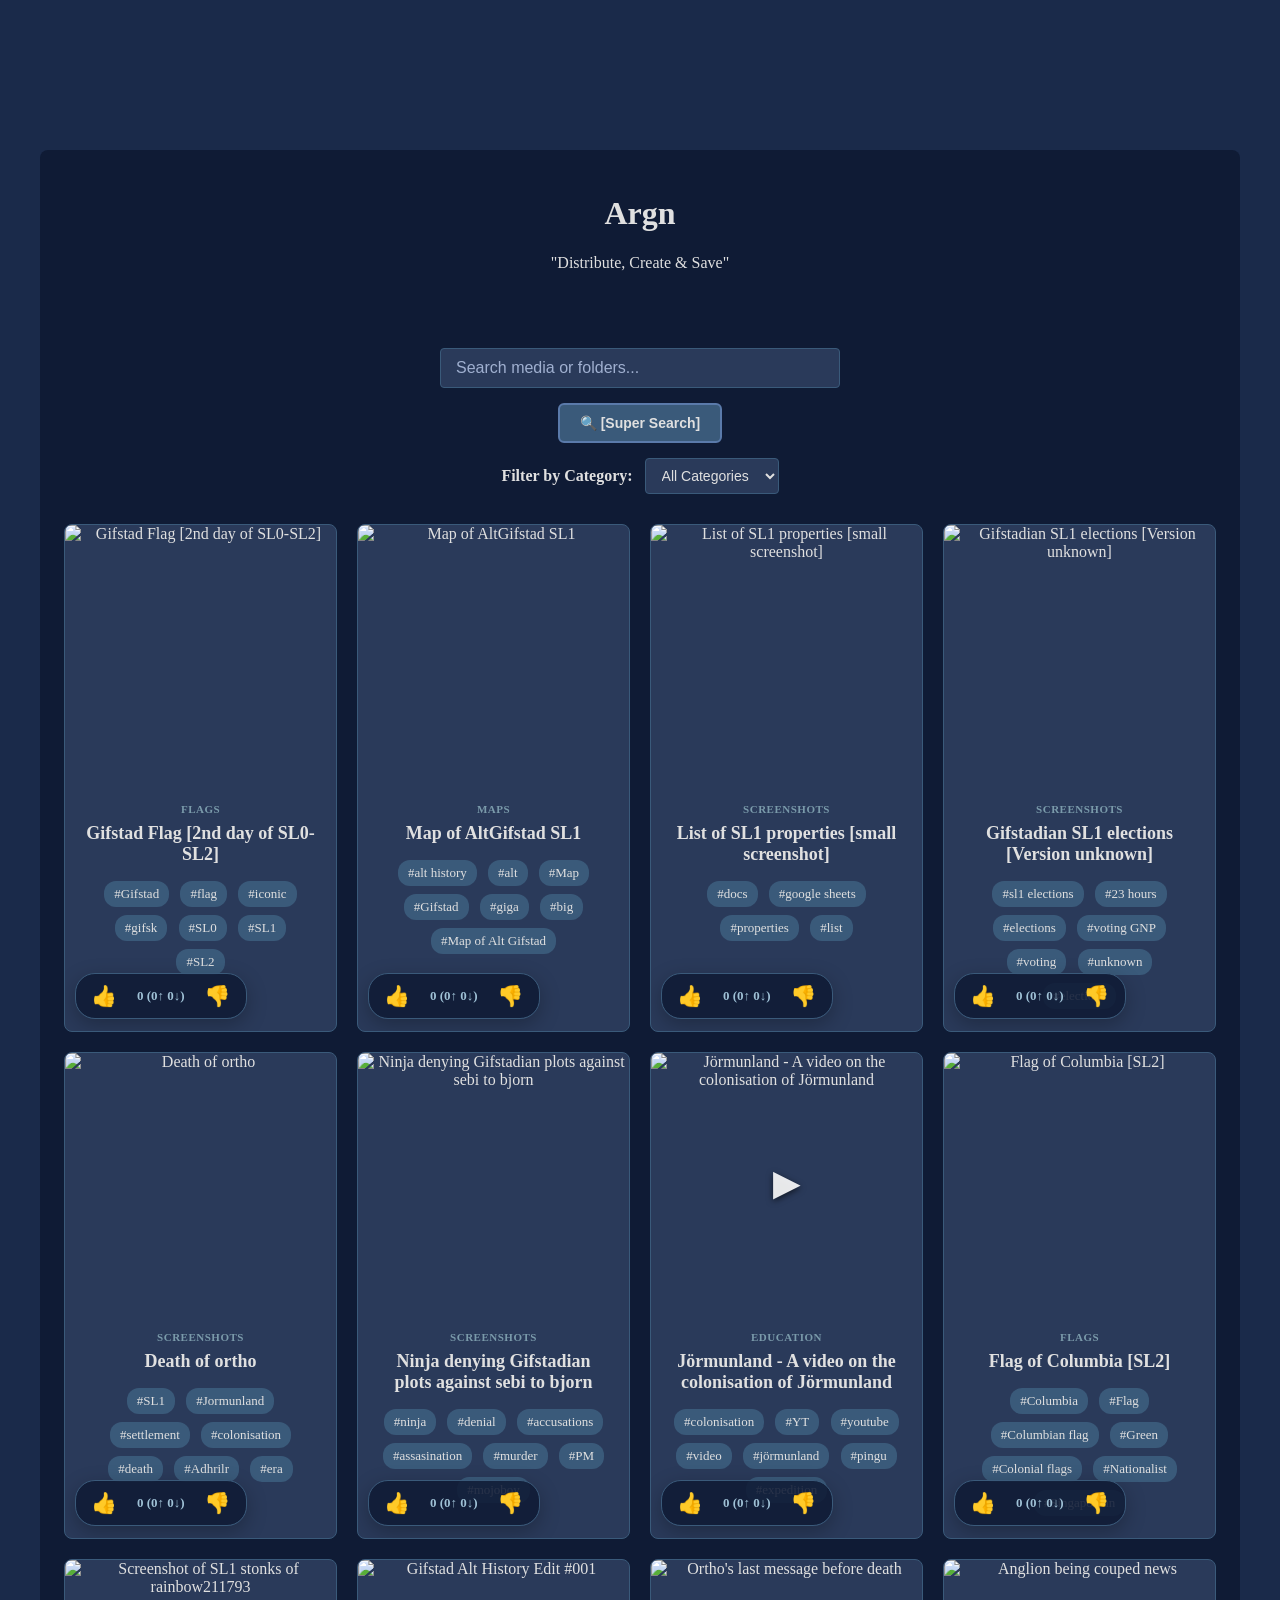
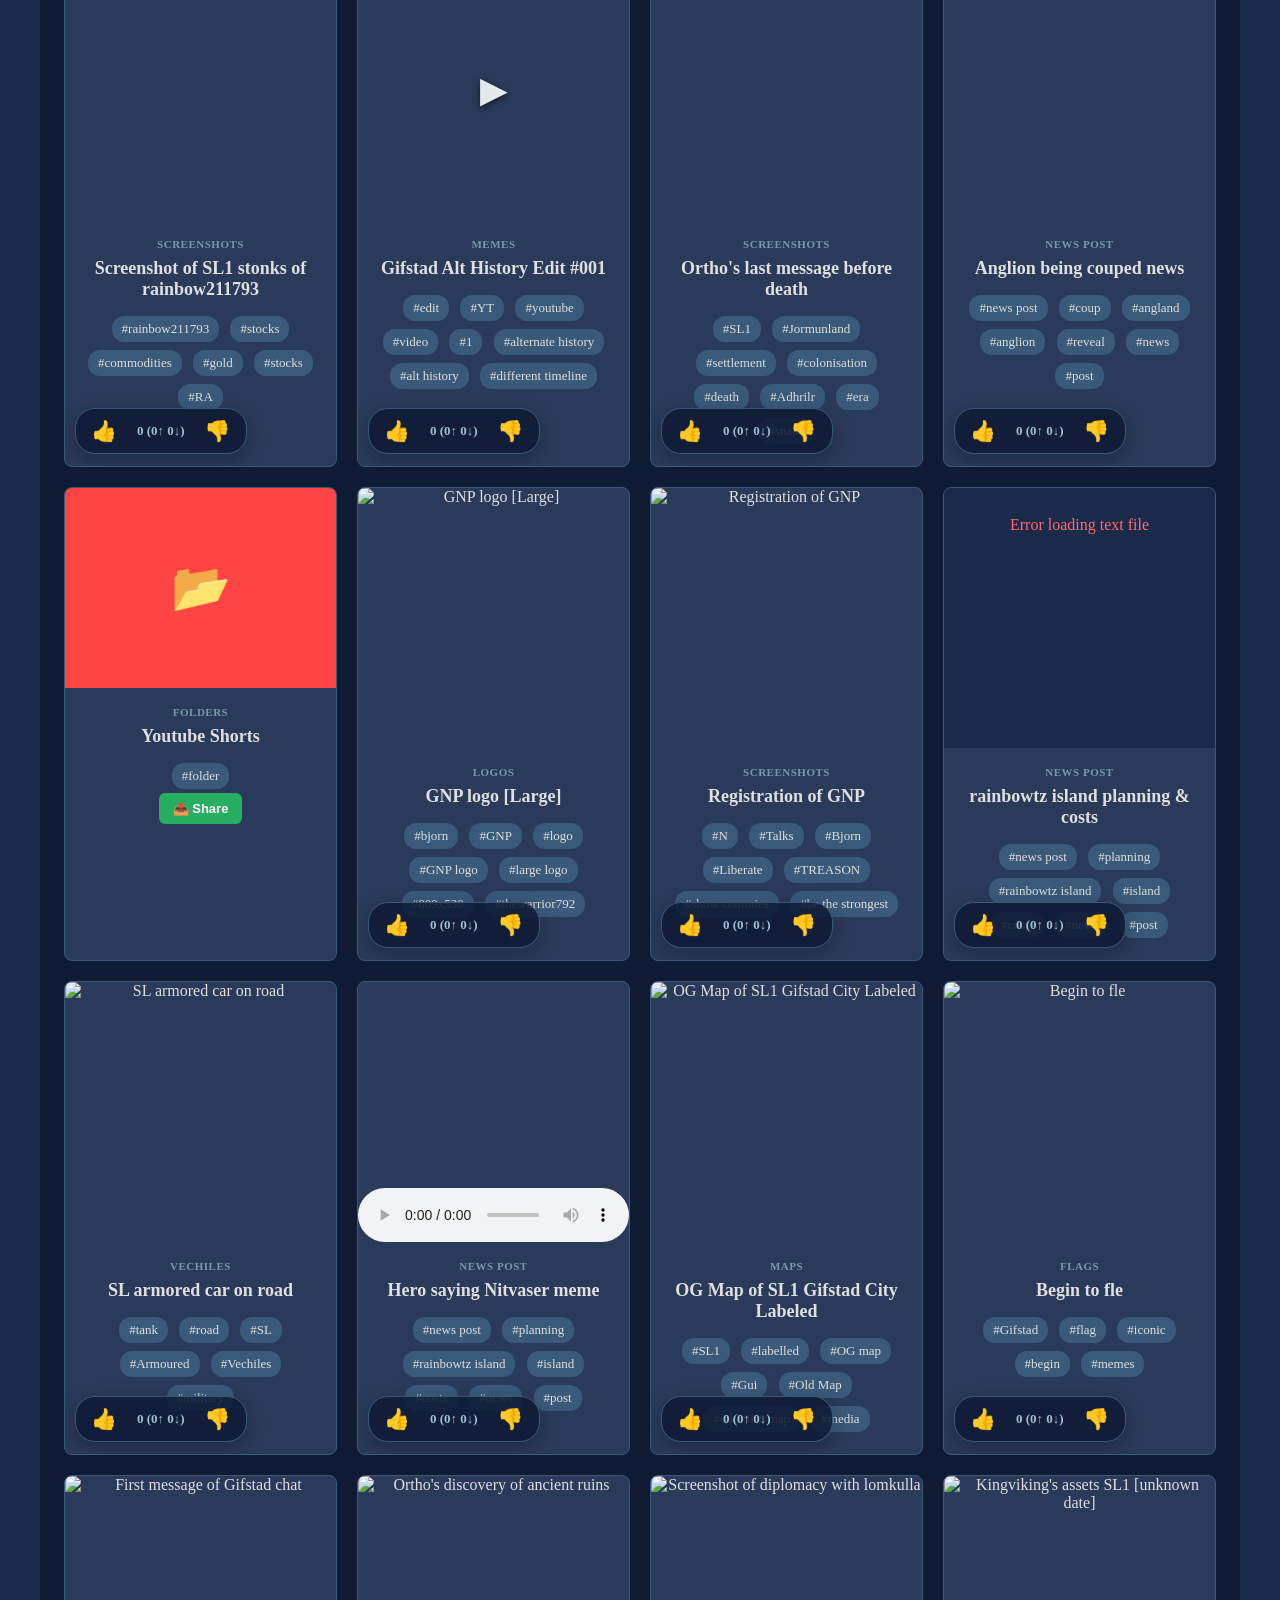
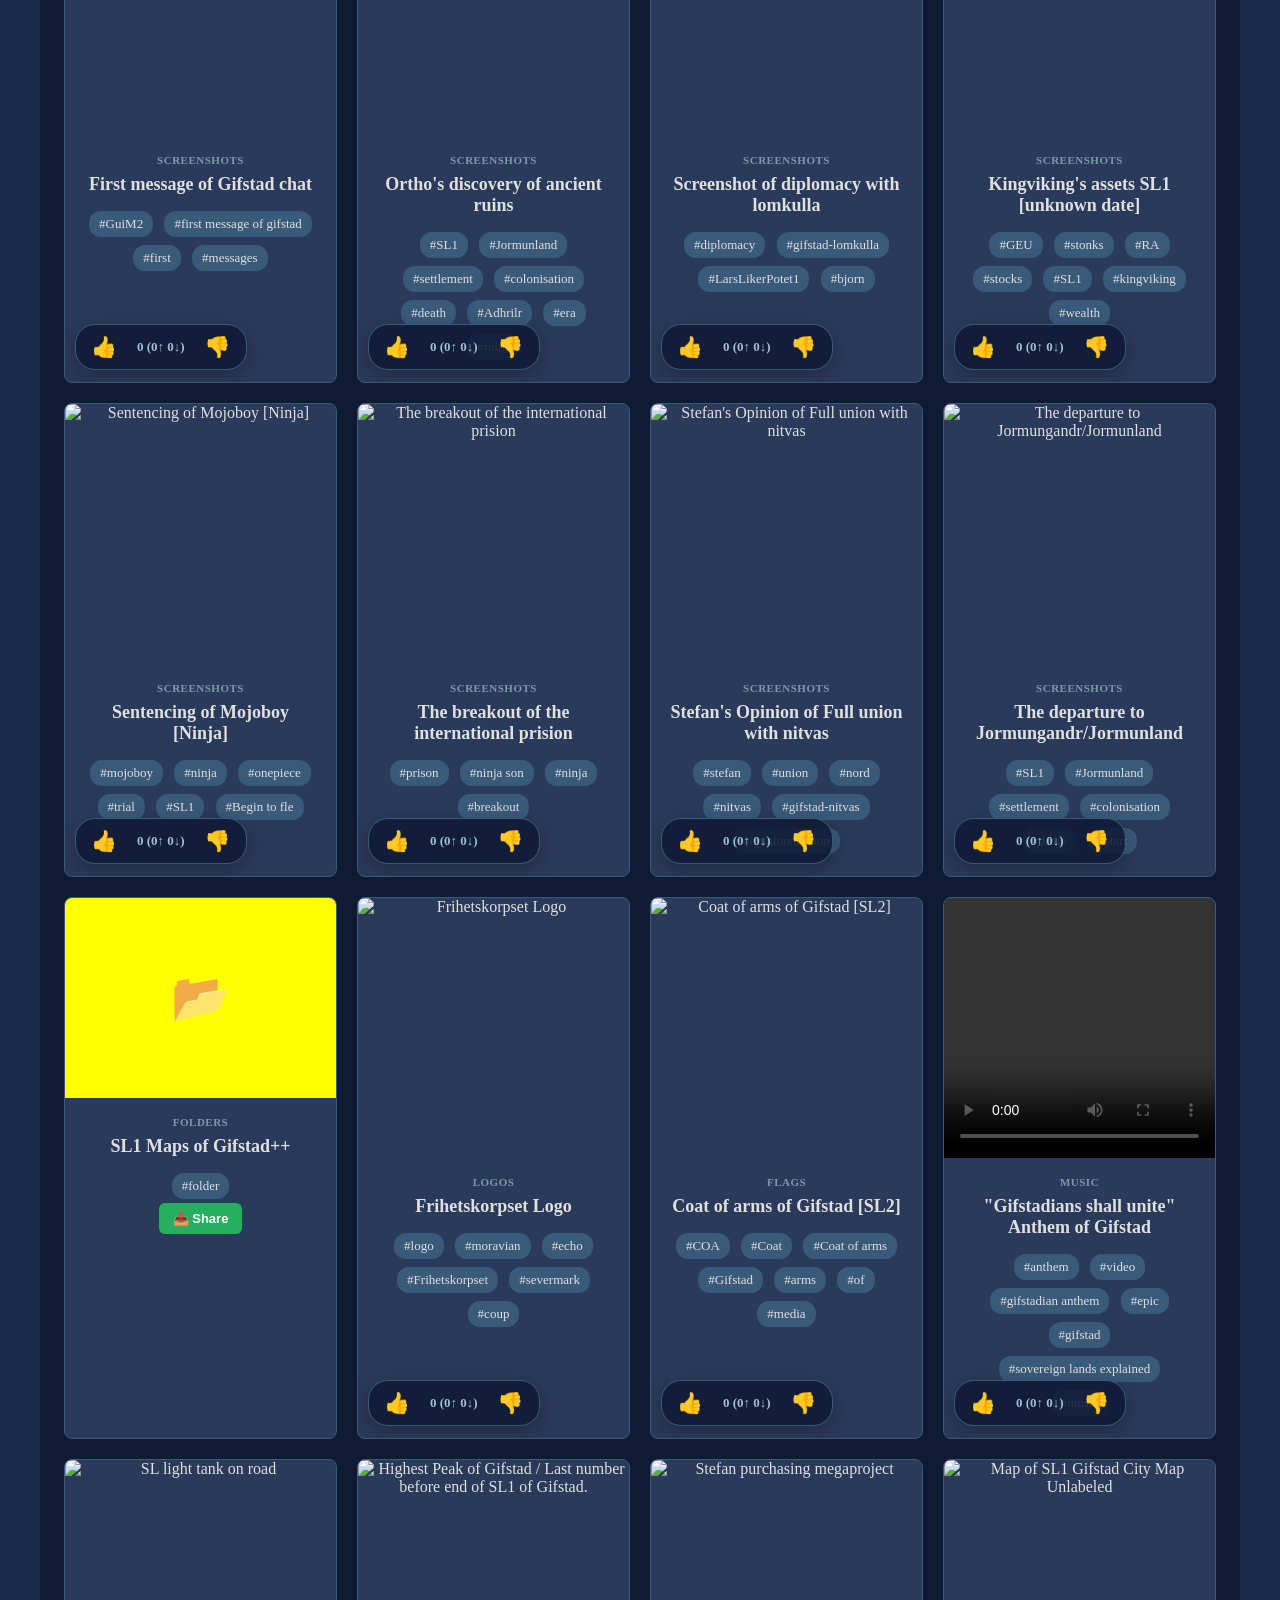
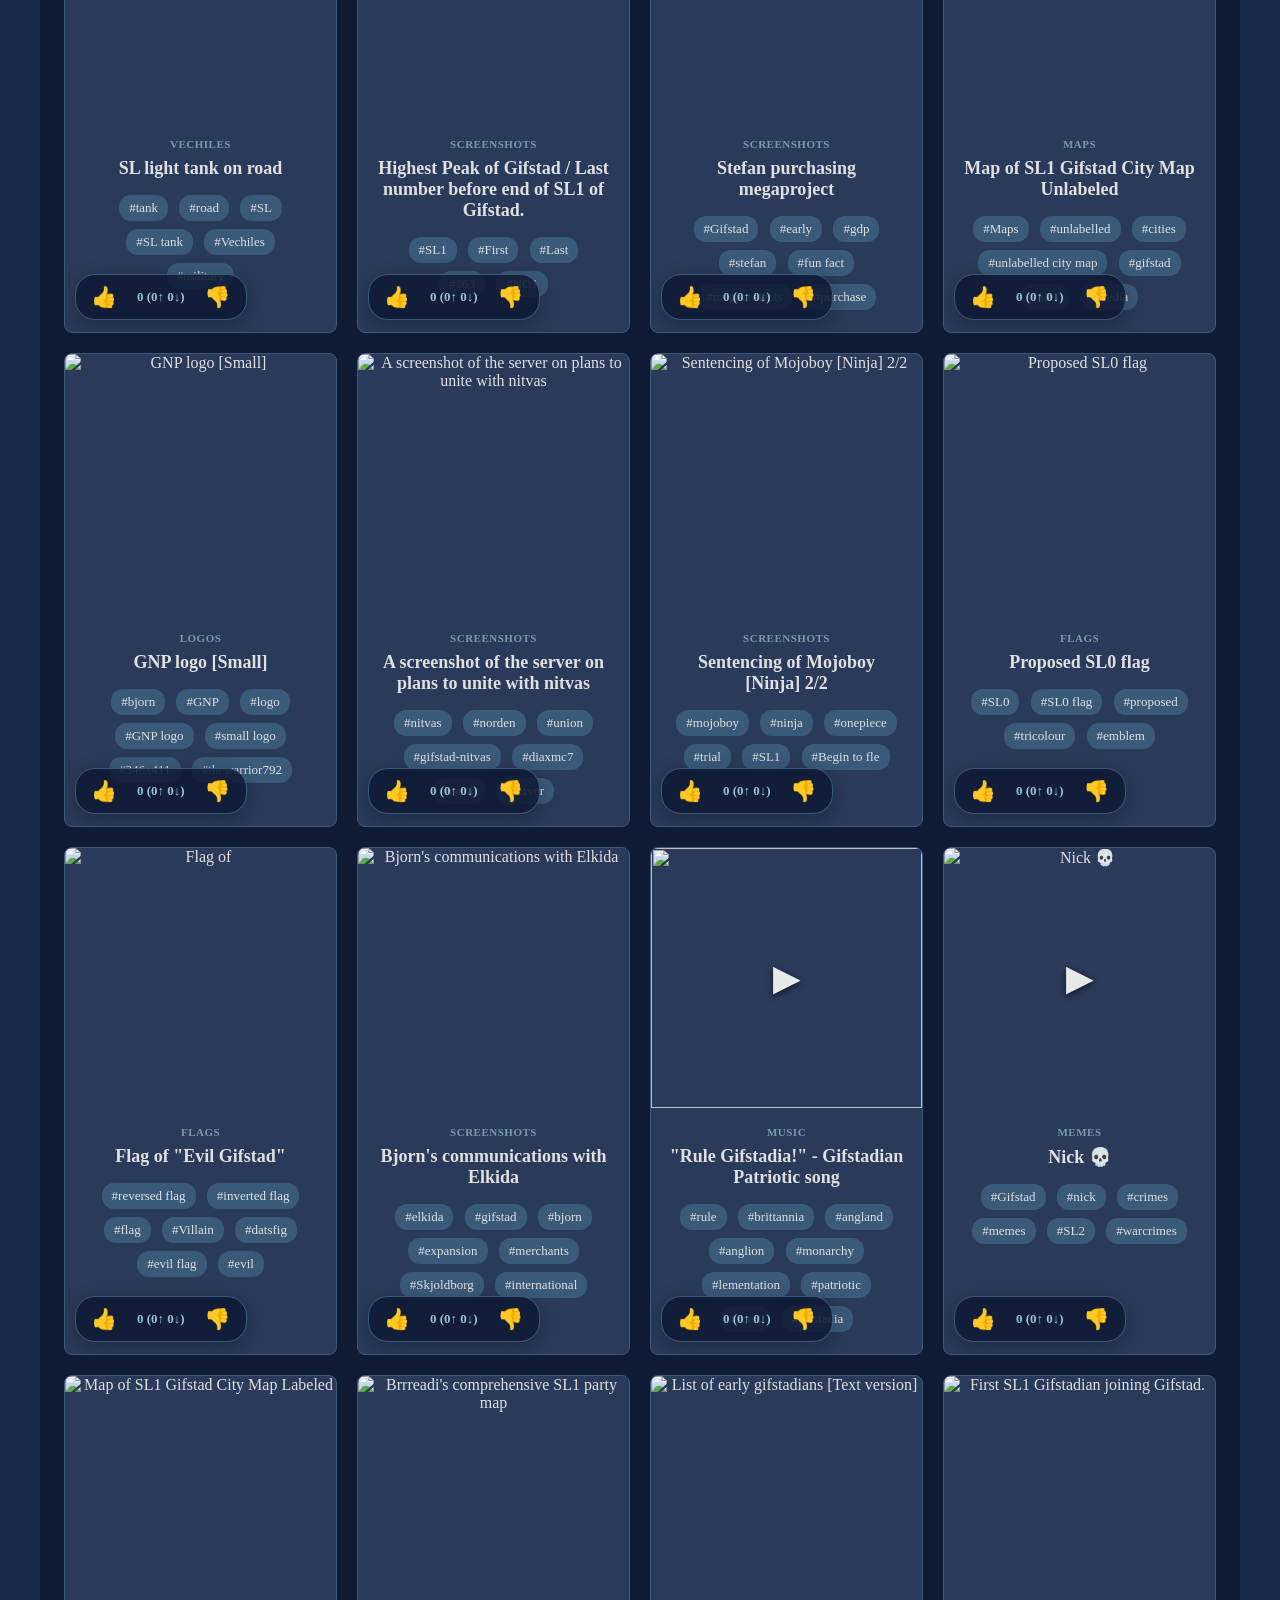
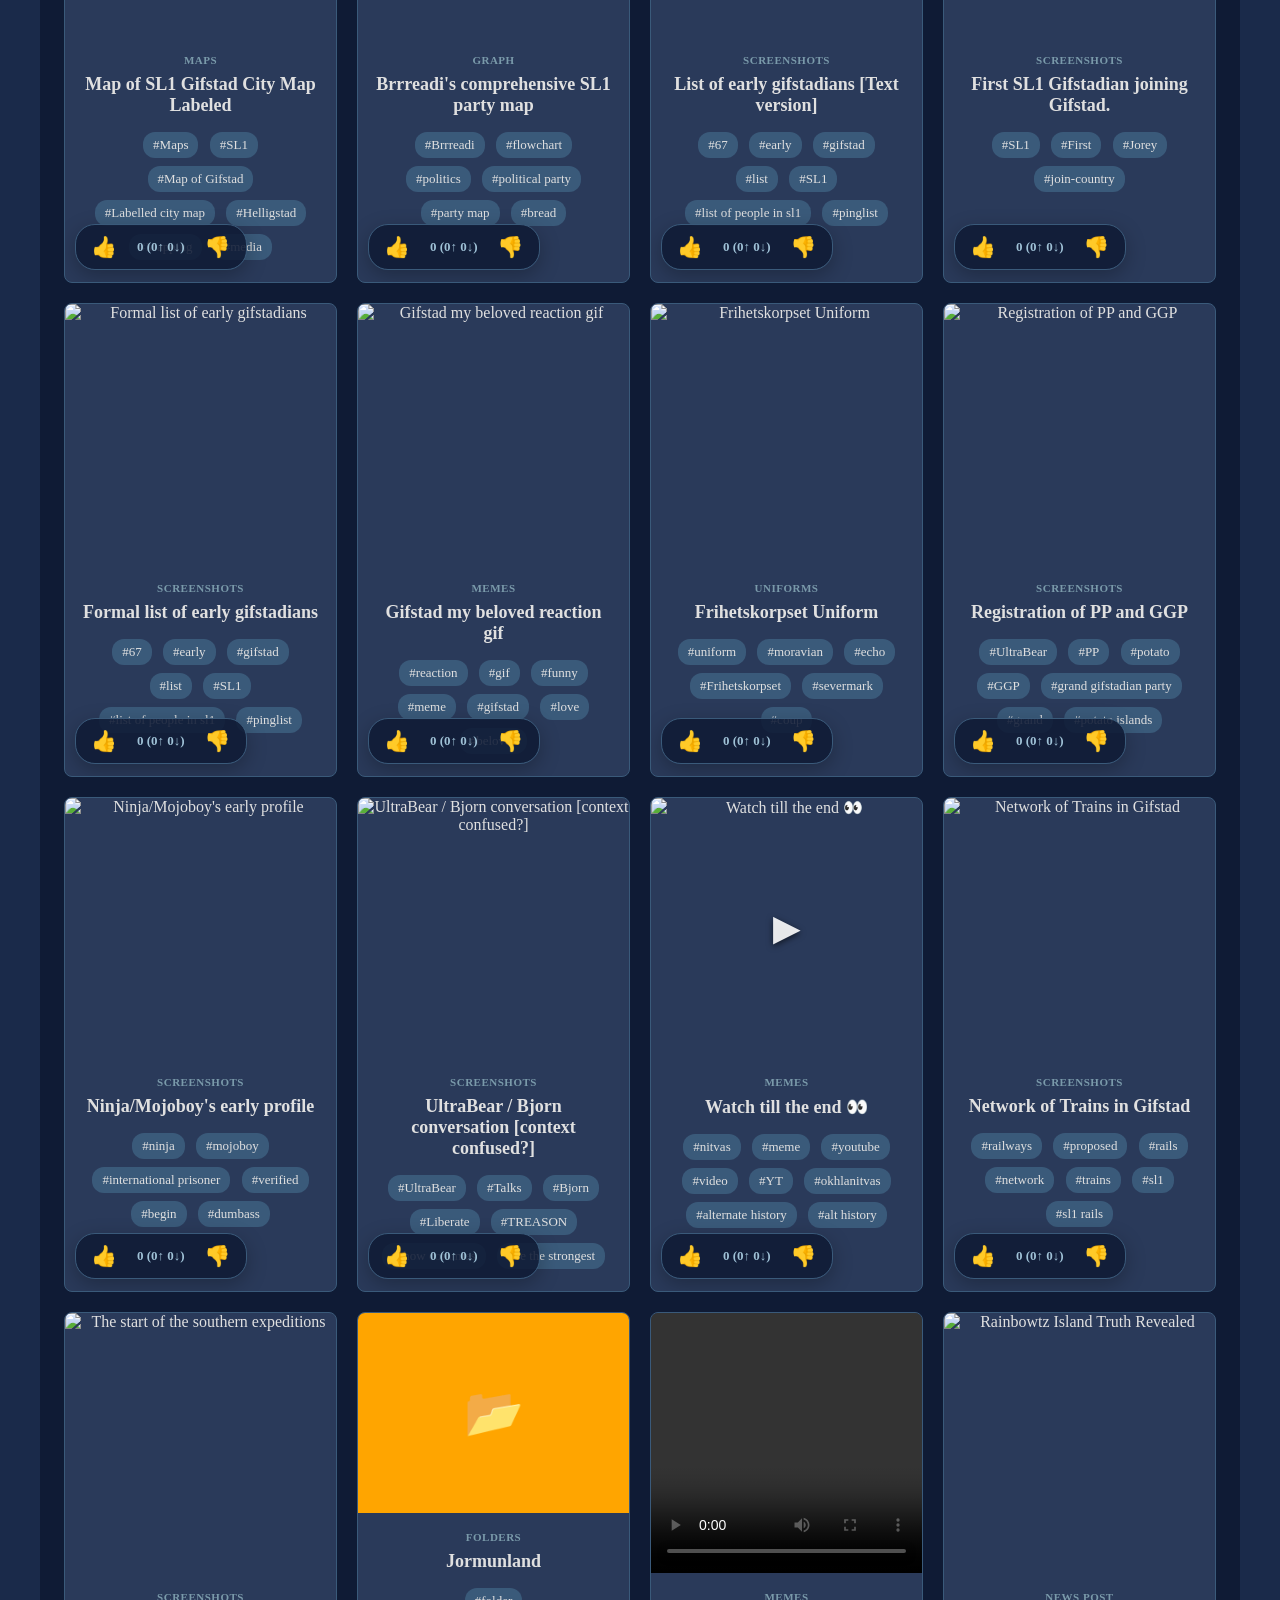
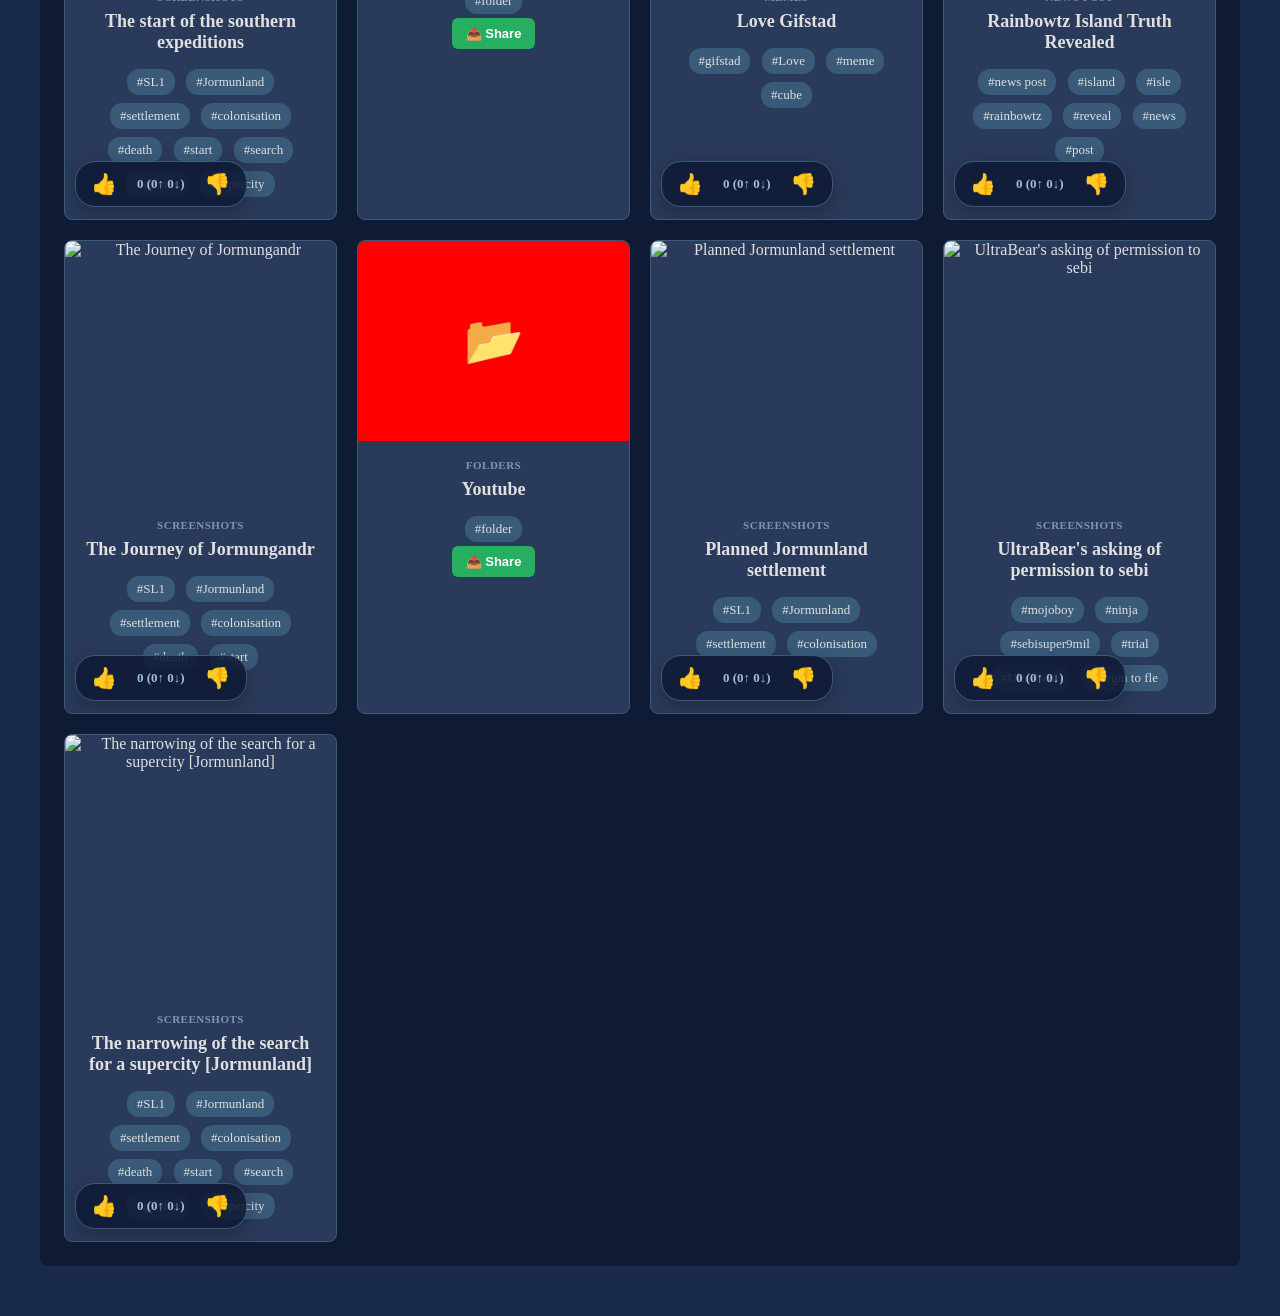
==== commit 586891b2: "NEW LIKES UPDATE + NEW SLUG IMPROVEMENTS [instead of everything being under argn.quest there will be" ====
--- a/docs/index.html
+++ b/docs/index.html
@@ -14,16 +14,24 @@
 
           gtag('config', 'G-N8SLQM5979');
         </script>
+        <!-- Google Custom Search -->
+        <script async src="https://cse.google.com/cse.js?cx=d686d0bcd50804967">
+        </script>
         <link rel="stylesheet" href="style.css">
         <script src="https://cdn.jsdelivr.net/npm/marked/marked.min.js"></script>
+        <script src="https://unpkg.com/@lyket/widget@latest/dist/lyket.js?apiKey=pt_c4069b3bd0ca4b7a020a87f8095d36"></script>
     </head>
     <body>
         <div class="container">
             <h1 onclick="startZombieShooter()">Argn</h1>
             <p>"Distribute, Create & Save"</p>
             
+            <div id="folderBackBtn" style="text-align: left; min-height: 40px; padding-left: 20px;"></div>
+            
             <div class="filter-section">
                 <input type="text" placeholder="Search media or folders..." class="search-bar" id="searchInput">
+                
+                <button class="super-search-btn" onclick="toggleSuperSearch()">🔍 [Super Search]</button>
                 
                 <div class="category-filter">
                     <label for="categorySelect">Filter by Category:</label>
@@ -31,6 +39,16 @@
                         <option value="">All Categories</option>
                     </select>
                 </div>
+            </div>
+
+            <!-- Lyket widgets will be injected per-media in the gallery and detail views -->
+            
+            <div id="superSearchPanel" class="super-search-panel hidden">
+                <div class="super-search-header">
+                    <h3>🔍 Super Search</h3>
+                    <button class="close-btn" onclick="toggleSuperSearch()">×</button>
+                </div>
+                <div class="gcse-search"></div>
             </div>
             
             <div id="mediaContainer" class="media-container"></div>
--- a/docs/style.css
+++ b/docs/style.css
@@ -148,6 +148,27 @@
     color: #a0b0d0;
 }
 
+.super-search-btn {
+    display: block;
+    margin: 0 auto;
+    padding: 10px 20px;
+    font-size: 14px;
+    font-weight: 600;
+    border: 2px solid #5a7aaa;
+    background-color: #3a5a7a;
+    color: #e0e0e0;
+    border-radius: 6px;
+    cursor: pointer;
+    transition: all 0.3s ease;
+}
+
+.super-search-btn:hover {
+    background-color: #5a7aaa;
+    border-color: #7a9adc;
+    transform: translateY(-2px);
+    box-shadow: 0 4px 12px rgba(0, 0, 0, 0.3);
+}
+
 .category-filter {
     display: flex;
     align-items: center;
@@ -183,6 +204,113 @@
     margin-top: 30px;
     transition: opacity 0.3s ease;
 }
+
+/* Super Search Panel */
+.super-search-panel {
+    background-color: #2a3a5a;
+    border: 2px solid #3a5a7a;
+    border-radius: 8px;
+    padding: 20px;
+    margin: 20px 0;
+    box-shadow: 0 8px 24px rgba(0, 0, 0, 0.4);
+}
+
+.super-search-panel.hidden {
+    display: none;
+}
+
+.super-search-header {
+    display: flex;
+    justify-content: space-between;
+    align-items: center;
+    margin-bottom: 15px;
+    padding-bottom: 10px;
+    border-bottom: 1px solid #3a5a7a;
+}
+
+.super-search-header h3 {
+    margin: 0;
+    color: #e0e0e0;
+    font-size: 18px;
+}
+
+.close-btn {
+    background: none;
+    border: none;
+    color: #a0b0d0;
+    font-size: 24px;
+    cursor: pointer;
+    transition: color 0.3s ease;
+    padding: 0;
+    width: 30px;
+    height: 30px;
+    display: flex;
+    align-items: center;
+    justify-content: center;
+}
+
+.close-btn:hover {
+    color: #e0e0e0;
+}
+
+.gcse-search {
+    margin-top: 15px;
+}
+
+/* Google Custom Search styling */
+.gsc-control-cse,
+.gsc-control-cse.gsc-control-cse-en {
+    background-color: transparent !important;
+    border: none !important;
+    padding: 0 !important;
+}
+
+.gsc-search-button {
+    background-color: #5a7aaa !important;
+}
+
+.gsc-search-button:hover {
+    background-color: #7a9adc !important;
+}
+
+.gsc-input {
+    background-color: #1a2a4a !important;
+}
+
+.gsc-input-box {
+    border: 1px solid #3a5a7a !important;
+    border-radius: 4px !important;
+}
+
+.gsc-resultsbox-visible {
+    border: 1px solid #3a5a7a !important;
+    background-color: #1a2a4a !important;
+}
+
+.gsc-result-info {
+    color: #a0b0d0 !important;
+}
+
+.gs-result-item {
+    border-bottom: 1px solid #3a5a7a !important;
+    padding: 15px 0 !important;
+    background-color: transparent !important;
+}
+
+.gs-result-item .gs-title {
+    color: #5a9ade !important;
+    text-decoration: none !important;
+}
+
+.gs-result-item .gs-title:hover {
+    color: #7abde0 !important;
+}
+
+.gs-result-item .gs-snippet {
+    color: #a0b0d0 !important;
+}
+
+
 
 .media-card {
     background-color: #2a3a5a;
@@ -806,6 +934,51 @@
     transform: scale(0.95);
 }
 
+/* Media Navigation */
+.media-navigation {
+    display: flex;
+    gap: 16px;
+    align-items: center;
+    justify-content: center;
+    margin-top: 30px;
+    padding: 20px;
+    background-color: #2a3a5a;
+    border-radius: 8px;
+    border: 1px solid #3a5a7a;
+}
+
+.nav-btn {
+    background-color: #3a5a7a;
+    color: #fff;
+    padding: 10px 20px;
+    border: none;
+    border-radius: 6px;
+    cursor: pointer;
+    font-weight: 600;
+    font-size: 14px;
+    transition: all 0.3s ease;
+    white-space: nowrap;
+}
+
+.nav-btn:hover:not(.disabled) {
+    background-color: #5a7aaa;
+    transform: translateY(-2px);
+    box-shadow: 0 4px 12px rgba(0, 0, 0, 0.3);
+}
+
+.nav-btn.disabled {
+    visibility: hidden;
+    flex: 0.5;
+}
+
+.media-counter {
+    font-size: 14px;
+    color: #a0c0e0;
+    font-weight: 600;
+    min-width: 100px;
+    text-align: center;
+}
+
 @media (max-width: 768px) {
     #zombieGame {
         padding: 10px;
@@ -828,4 +1001,17 @@
         max-width: calc(100vw - 20px);
         max-height: calc(100vh - 200px);
     }
-}
+
+    .media-navigation {
+        flex-wrap: wrap;
+        gap: 10px;
+        padding: 15px;
+    }
+
+    .nav-btn {
+        padding: 8px 16px;
+        font-size: 12px;
+        flex: 1;
+        min-width: 80px;
+    }
+}
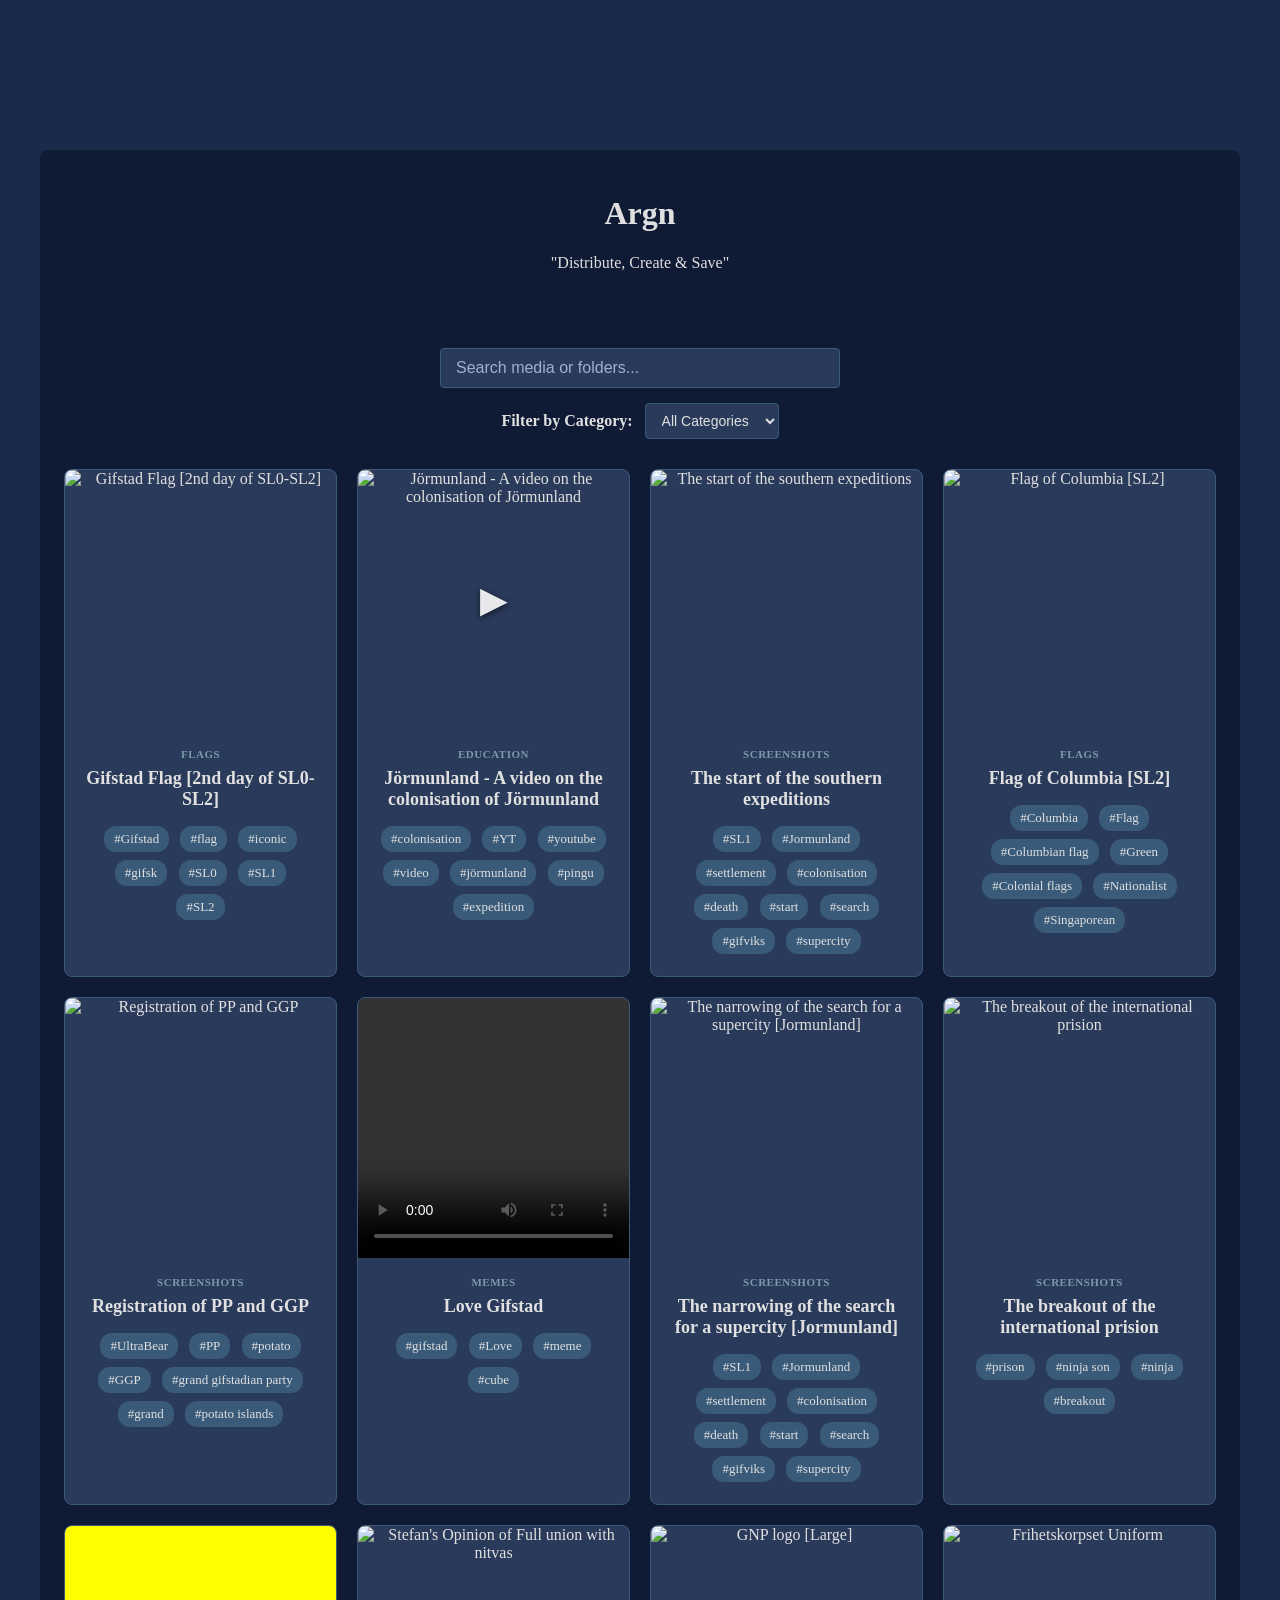
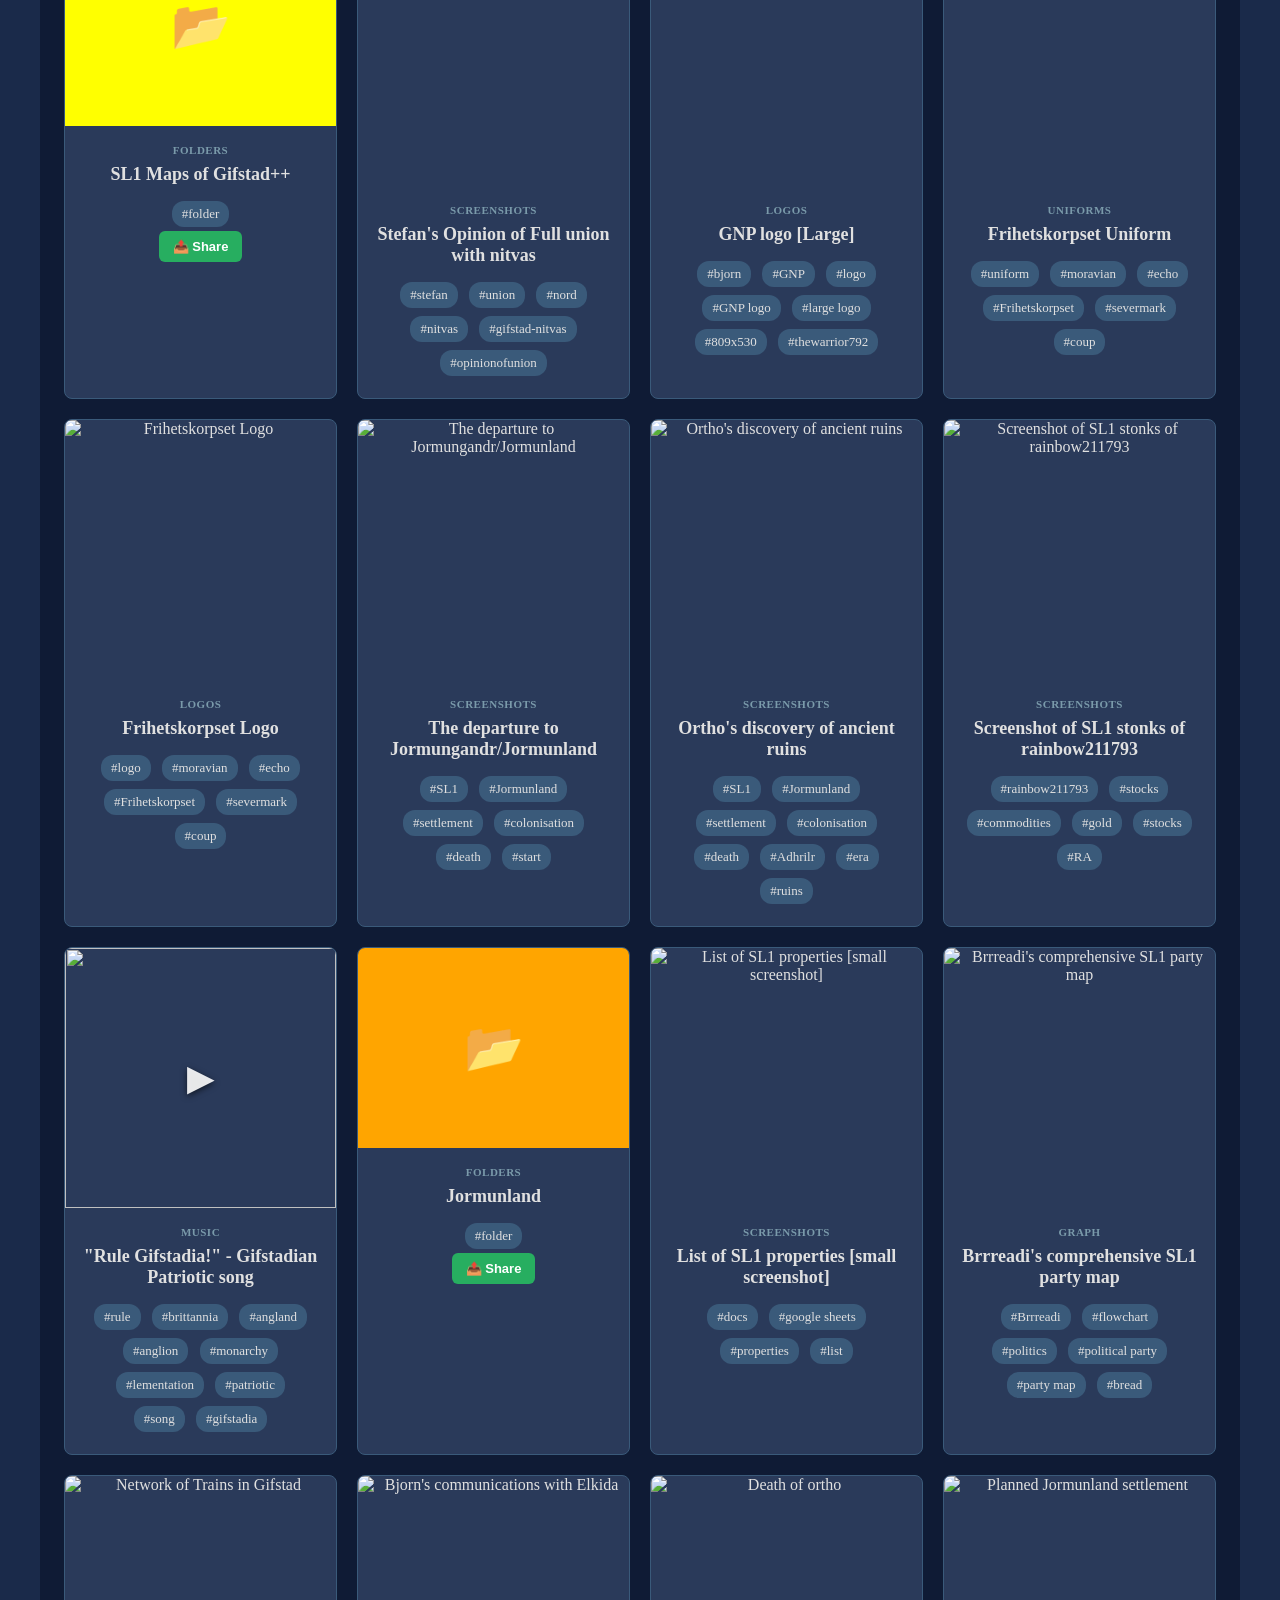
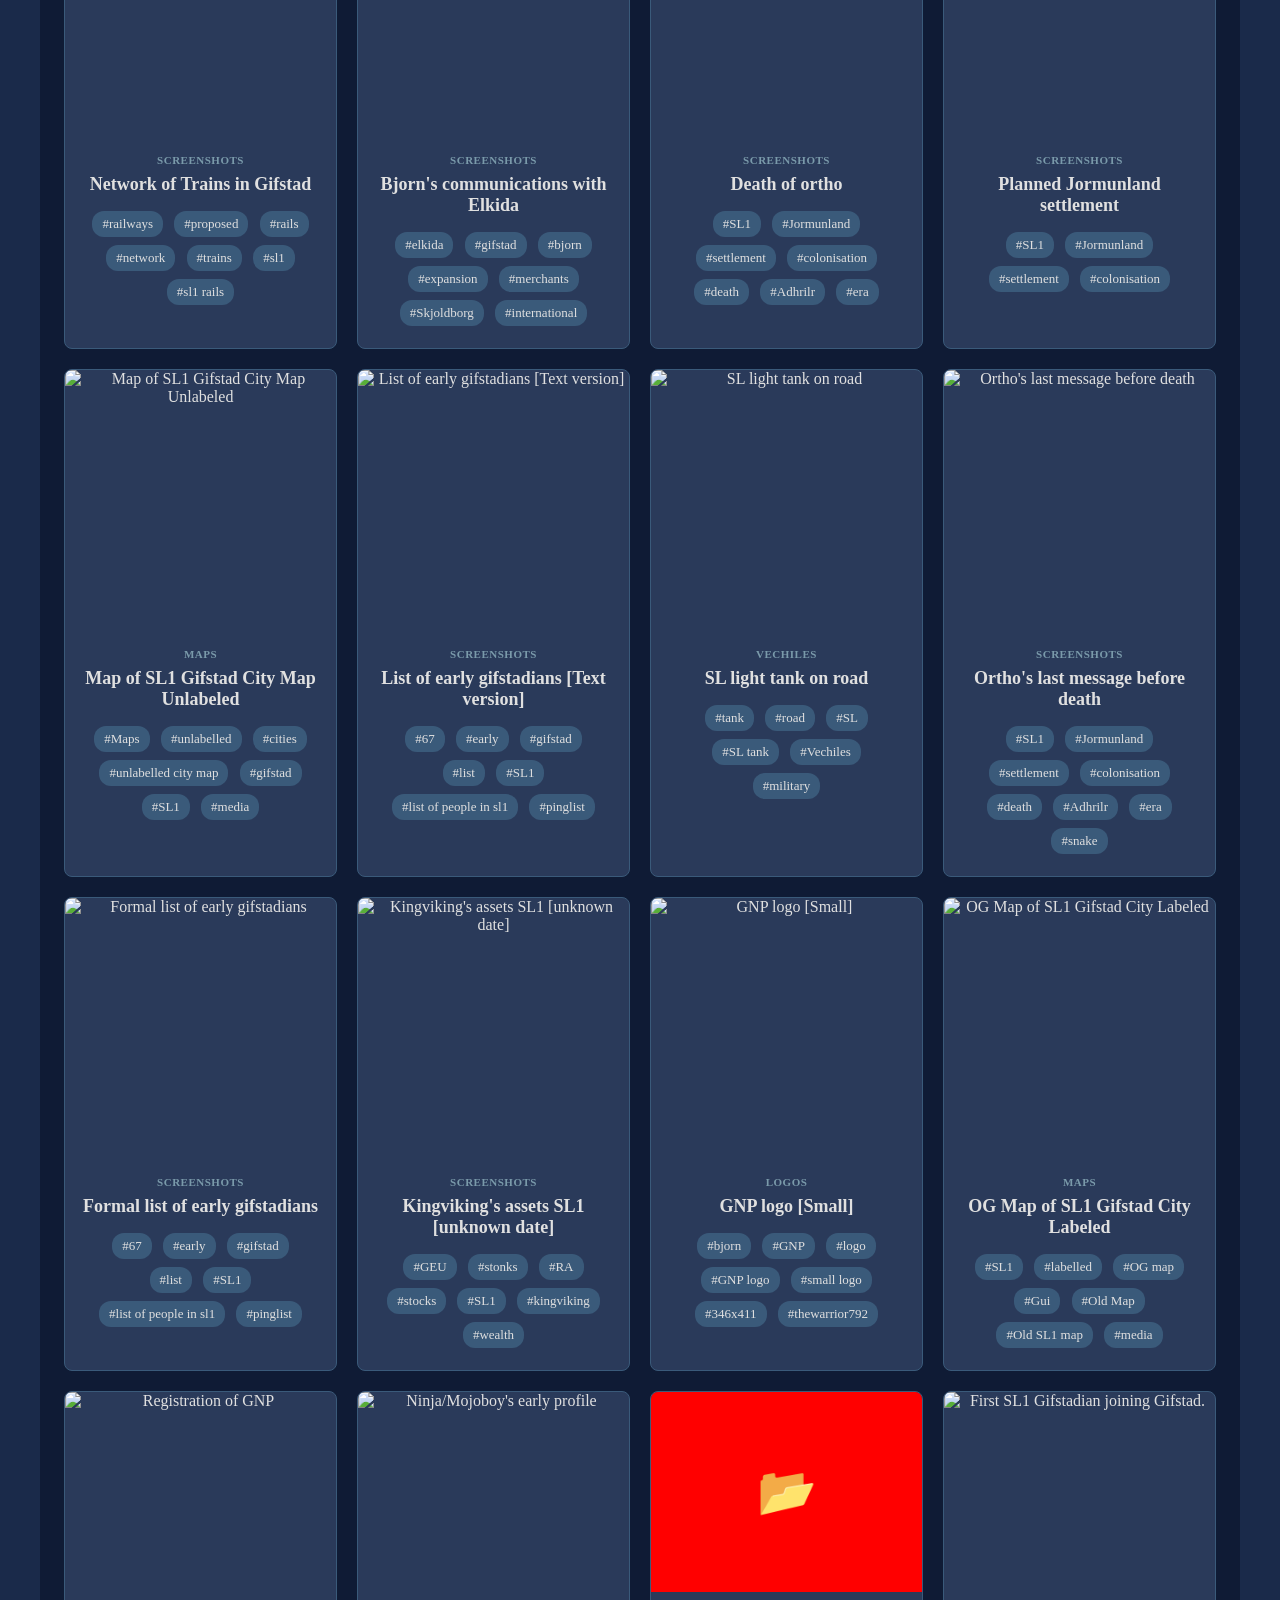
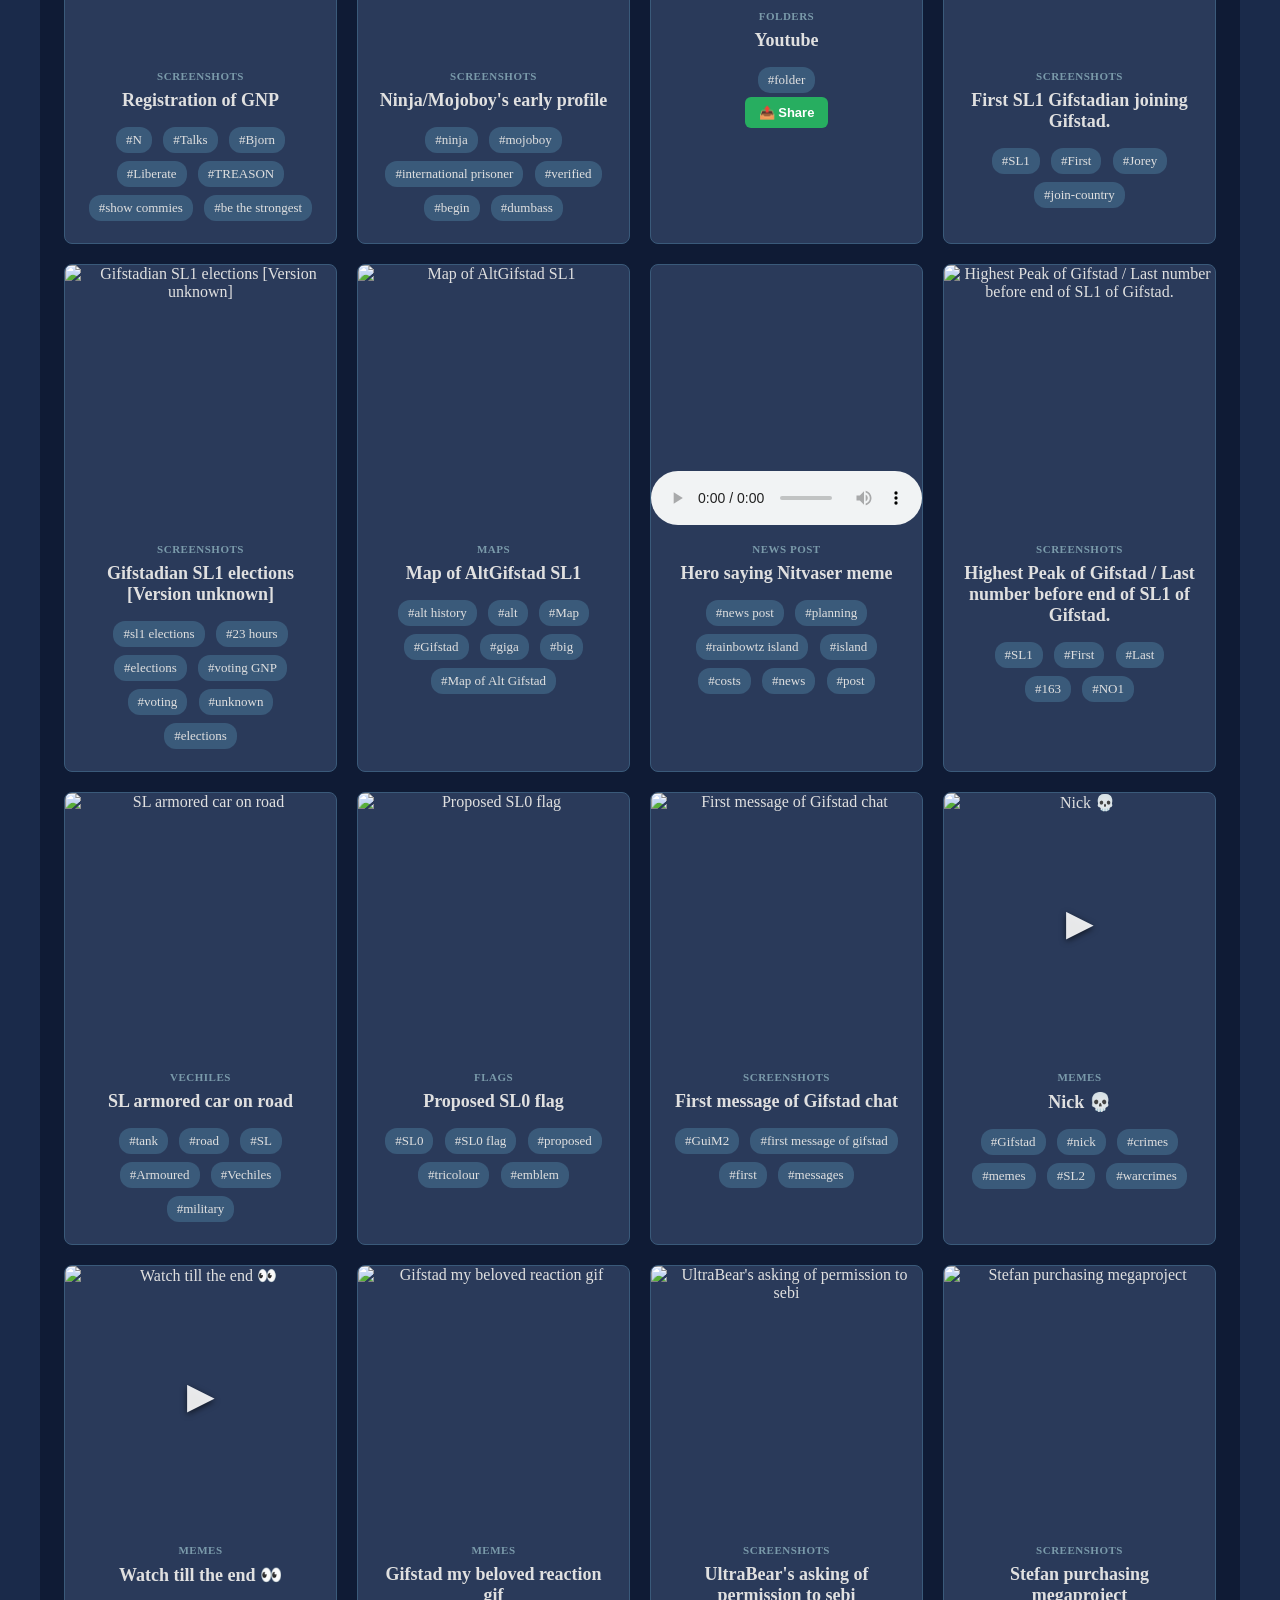
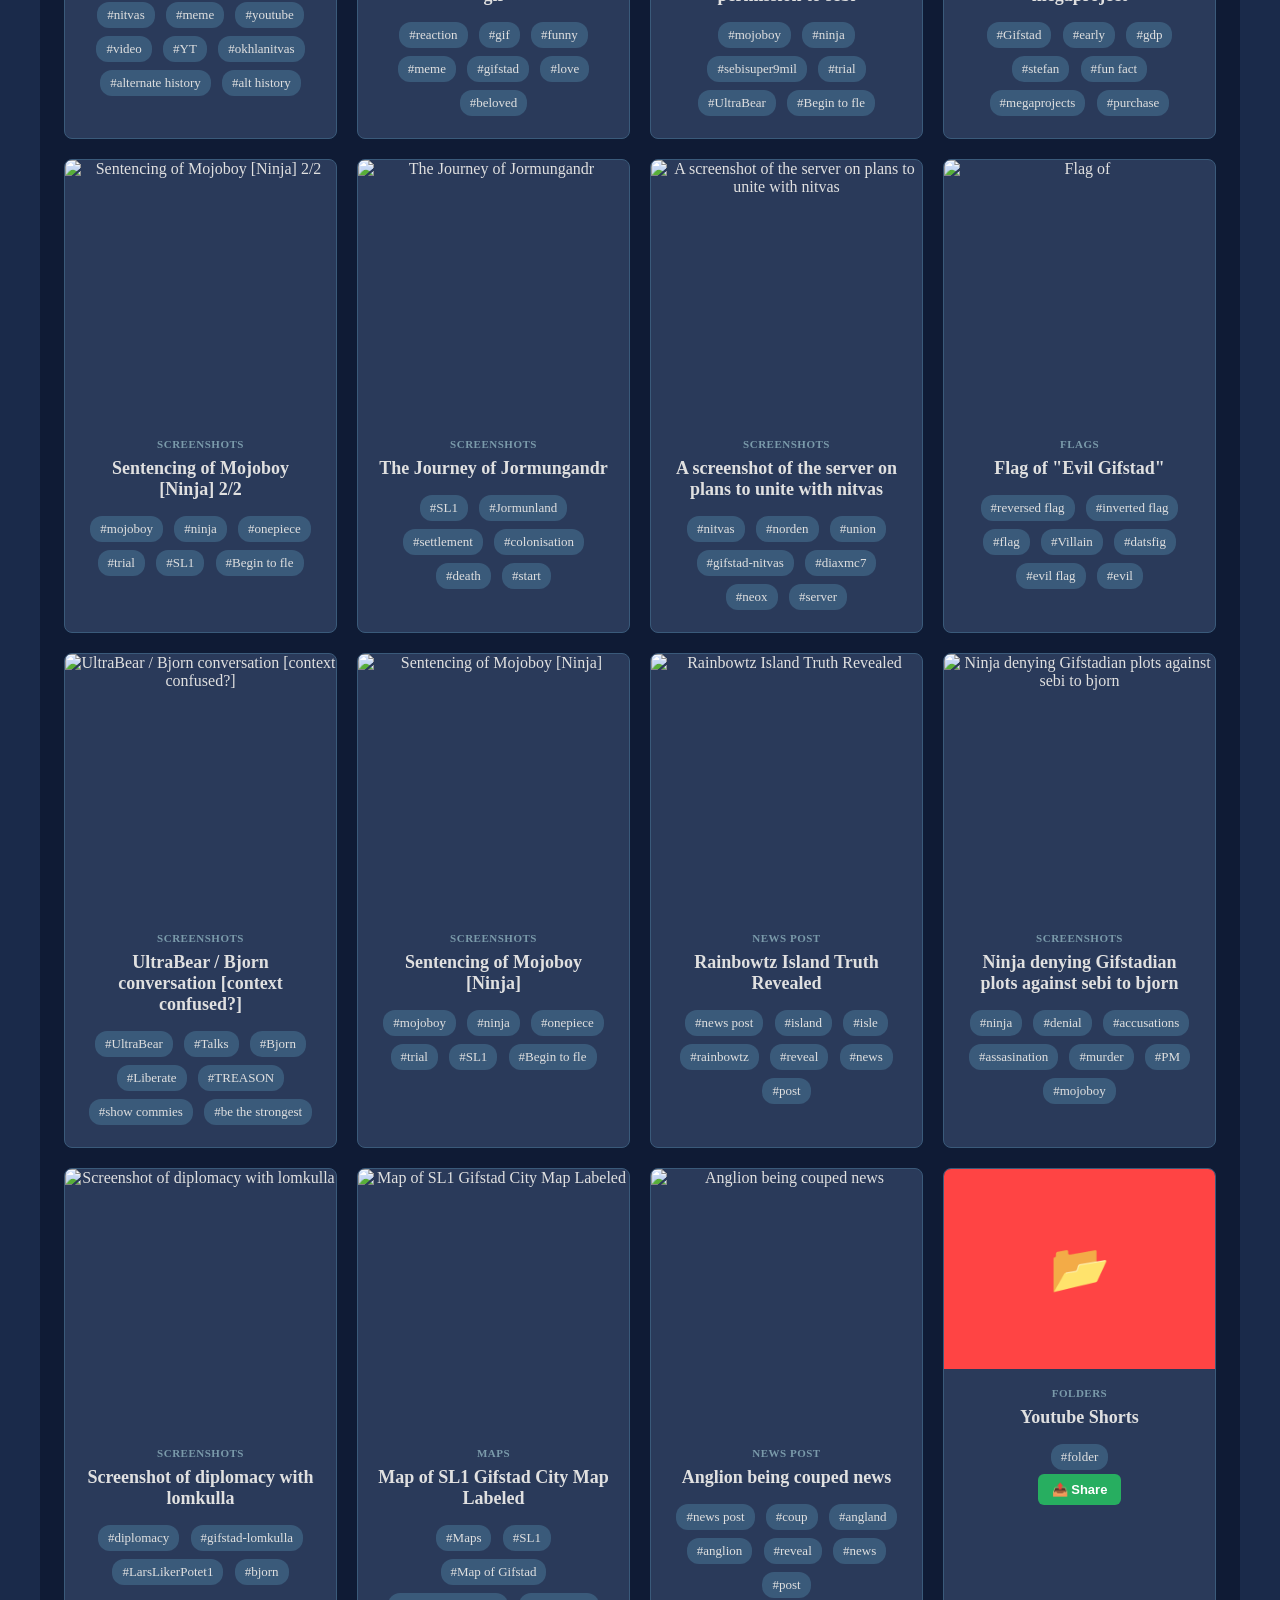
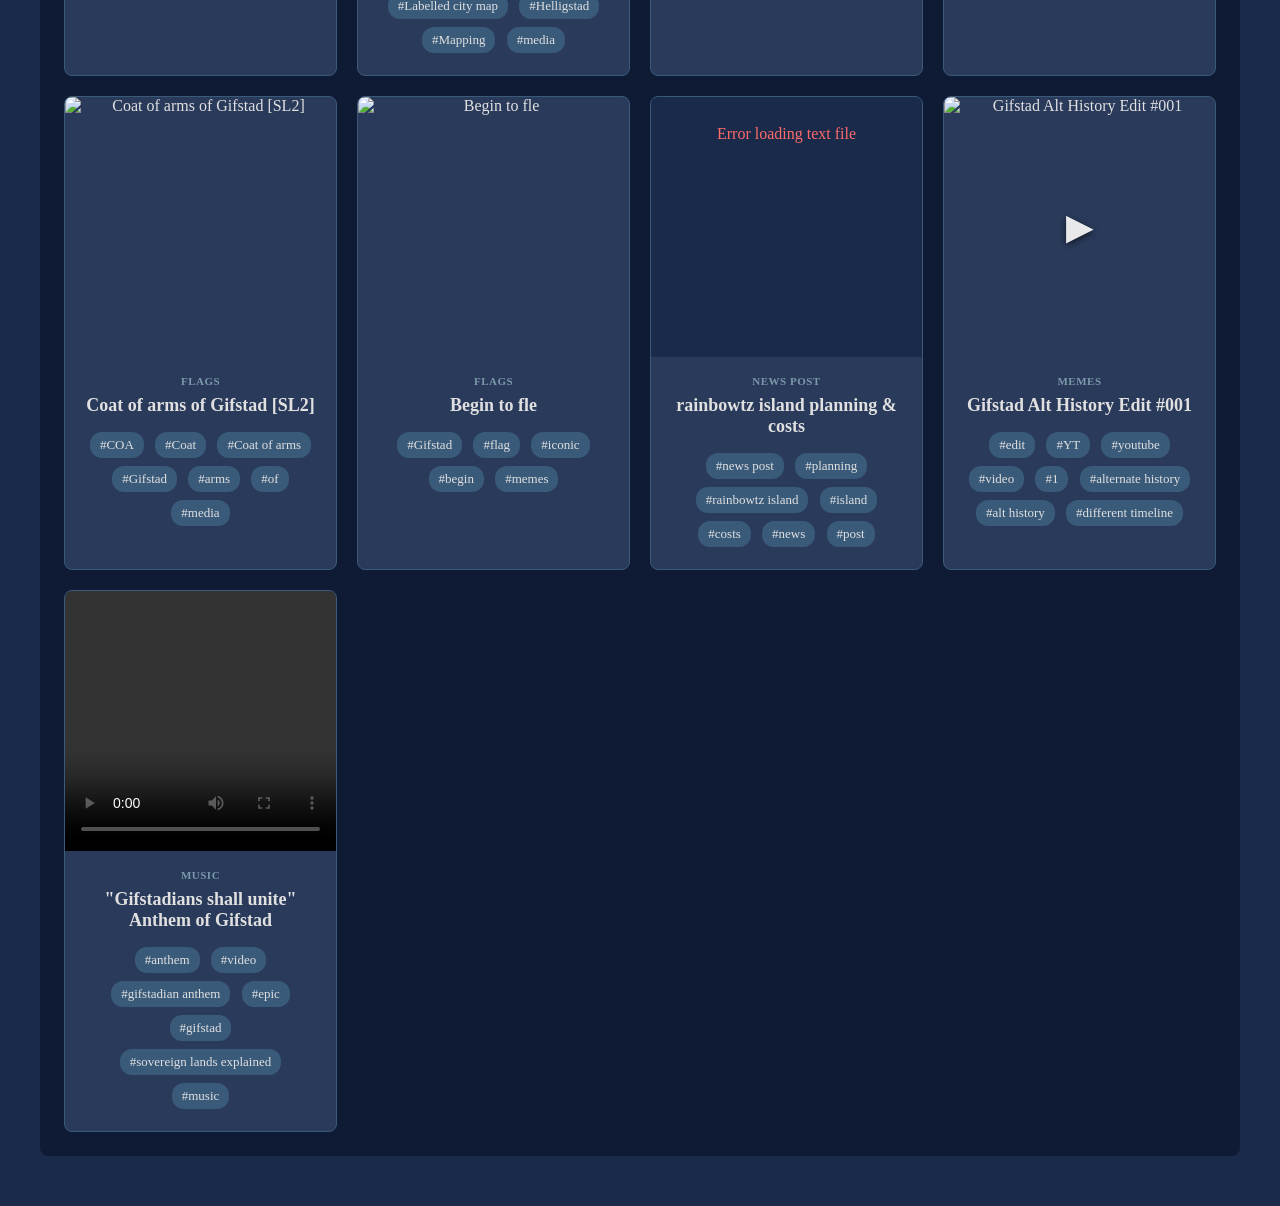
==== commit 0b67f9cf: "NEW META DATA + REMOVAL OF LIKES AND SUPER SEARCH" ====
--- a/docs/index.html
+++ b/docs/index.html
@@ -5,6 +5,19 @@
         <meta charset="UTF-8">
         <meta name="viewport" content="width=device-width, initial-scale=1.0">
         <title>Argn - Media Archive</title>
+        <!-- SEO Meta Tags -->
+        <meta name="description" content="Argn is a comprehensive media archive featuring Gifstad, Gifsk, and Argn Quest content. Discover, create, and save media in our curated collection.">
+        <meta name="keywords" content="Argn, Gifstad, Gifsk, Argn Quest, media archive, GIFs, images, videos, audio, text files, distribute create save">
+        <meta name="author" content="Argn">
+        <meta name="robots" content="index, follow">
+        <meta property="og:title" content="Argn - Media Archive">
+        <meta property="og:description" content="Distribute, Create & Save - A comprehensive media archive featuring Gifstad, Gifsk, and Argn Quest content.">
+        <meta property="og:type" content="website">
+        <meta property="og:url" content="https://argn.quest">
+        <meta property="og:image" content="https://argn.quest/preview.jpg">
+        <meta name="twitter:card" content="summary_large_image">
+        <meta name="twitter:title" content="Argn - Media Archive">
+        <meta name="twitter:description" content="Distribute, Create & Save - Featuring Gifstad, Gifsk, and Argn Quest content.">
         <!-- Google tag (gtag.js) -->
         <script async src="https://www.googletagmanager.com/gtag/js?id=G-N8SLQM5979"></script>
         <script>
@@ -14,14 +27,25 @@
 
           gtag('config', 'G-N8SLQM5979');
         </script>
-        <!-- Google Custom Search -->
-        <script async src="https://cse.google.com/cse.js?cx=d686d0bcd50804967">
-        </script>
         <link rel="stylesheet" href="style.css">
         <script src="https://cdn.jsdelivr.net/npm/marked/marked.min.js"></script>
-        <script src="https://unpkg.com/@lyket/widget@latest/dist/lyket.js?apiKey=pt_c4069b3bd0ca4b7a020a87f8095d36"></script>
+        <!-- Google AdSense -->
+        <script async src="https://pagead2.googlesyndication.com/pagead/js/adsbygoogle.js?client=ca-pub-2948944070095267" crossorigin="anonymous"></script>
     </head>
     <body>
+        <!-- Right Sidebar Ad -->
+        <div id="rightAdSidebar" class="ad-sidebar ad-sidebar-right">
+            <ins class="adsbygoogle"
+                 style="display:block"
+                 data-ad-client="ca-pub-2948944070095267"
+                 data-ad-slot="xxxxxxxx"
+                 data-ad-format="vertical"
+                 data-full-width-responsive="true"></ins>
+            <script>
+                 (adsbygoogle = window.adsbygoogle || []).push({});
+            </script>
+        </div>
+        
         <div class="container">
             <h1 onclick="startZombieShooter()">Argn</h1>
             <p>"Distribute, Create & Save"</p>
@@ -31,24 +55,12 @@
             <div class="filter-section">
                 <input type="text" placeholder="Search media or folders..." class="search-bar" id="searchInput">
                 
-                <button class="super-search-btn" onclick="toggleSuperSearch()">🔍 [Super Search]</button>
-                
                 <div class="category-filter">
                     <label for="categorySelect">Filter by Category:</label>
                     <select id="categorySelect" class="category-select">
                         <option value="">All Categories</option>
                     </select>
                 </div>
-            </div>
-
-            <!-- Lyket widgets will be injected per-media in the gallery and detail views -->
-            
-            <div id="superSearchPanel" class="super-search-panel hidden">
-                <div class="super-search-header">
-                    <h3>🔍 Super Search</h3>
-                    <button class="close-btn" onclick="toggleSuperSearch()">×</button>
-                </div>
-                <div class="gcse-search"></div>
             </div>
             
             <div id="mediaContainer" class="media-container"></div>
--- a/docs/style.css
+++ b/docs/style.css
@@ -8,6 +8,44 @@
     padding-bottom: 50px;
     background-color: #1a2a4a;
     color: #e0e0e0;
+    position: relative;
+}
+
+/* Ad Sidebar Styles */
+.ad-sidebar {
+    position: fixed;
+    top: 180px;
+    width: 300px;
+    max-height: 600px;
+    padding: 15px;
+    background-color: transparent;
+    z-index: 50;
+    transition: opacity 0.3s ease;
+}
+
+.ad-sidebar-right {
+    right: 20px;
+}
+
+.ad-sidebar.hidden {
+    display: none;
+}
+
+/* Make AdSense ads responsive */
+.ad-sidebar ins {
+    display: block !important;
+}
+
+@media (max-width: 1400px) {
+    .ad-sidebar {
+        display: none;
+    }
+}
+
+@media (max-width: 768px) {
+    .ad-sidebar {
+        display: none;
+    }
 }
 
 .container {
@@ -148,26 +186,7 @@
     color: #a0b0d0;
 }
 
-.super-search-btn {
-    display: block;
-    margin: 0 auto;
-    padding: 10px 20px;
-    font-size: 14px;
-    font-weight: 600;
-    border: 2px solid #5a7aaa;
-    background-color: #3a5a7a;
-    color: #e0e0e0;
-    border-radius: 6px;
-    cursor: pointer;
-    transition: all 0.3s ease;
-}
-
-.super-search-btn:hover {
-    background-color: #5a7aaa;
-    border-color: #7a9adc;
-    transform: translateY(-2px);
-    box-shadow: 0 4px 12px rgba(0, 0, 0, 0.3);
-}
+
 
 .category-filter {
     display: flex;
@@ -205,110 +224,7 @@
     transition: opacity 0.3s ease;
 }
 
-/* Super Search Panel */
-.super-search-panel {
-    background-color: #2a3a5a;
-    border: 2px solid #3a5a7a;
-    border-radius: 8px;
-    padding: 20px;
-    margin: 20px 0;
-    box-shadow: 0 8px 24px rgba(0, 0, 0, 0.4);
-}
-
-.super-search-panel.hidden {
-    display: none;
-}
-
-.super-search-header {
-    display: flex;
-    justify-content: space-between;
-    align-items: center;
-    margin-bottom: 15px;
-    padding-bottom: 10px;
-    border-bottom: 1px solid #3a5a7a;
-}
-
-.super-search-header h3 {
-    margin: 0;
-    color: #e0e0e0;
-    font-size: 18px;
-}
-
-.close-btn {
-    background: none;
-    border: none;
-    color: #a0b0d0;
-    font-size: 24px;
-    cursor: pointer;
-    transition: color 0.3s ease;
-    padding: 0;
-    width: 30px;
-    height: 30px;
-    display: flex;
-    align-items: center;
-    justify-content: center;
-}
-
-.close-btn:hover {
-    color: #e0e0e0;
-}
-
-.gcse-search {
-    margin-top: 15px;
-}
-
-/* Google Custom Search styling */
-.gsc-control-cse,
-.gsc-control-cse.gsc-control-cse-en {
-    background-color: transparent !important;
-    border: none !important;
-    padding: 0 !important;
-}
-
-.gsc-search-button {
-    background-color: #5a7aaa !important;
-}
-
-.gsc-search-button:hover {
-    background-color: #7a9adc !important;
-}
-
-.gsc-input {
-    background-color: #1a2a4a !important;
-}
-
-.gsc-input-box {
-    border: 1px solid #3a5a7a !important;
-    border-radius: 4px !important;
-}
-
-.gsc-resultsbox-visible {
-    border: 1px solid #3a5a7a !important;
-    background-color: #1a2a4a !important;
-}
-
-.gsc-result-info {
-    color: #a0b0d0 !important;
-}
-
-.gs-result-item {
-    border-bottom: 1px solid #3a5a7a !important;
-    padding: 15px 0 !important;
-    background-color: transparent !important;
-}
-
-.gs-result-item .gs-title {
-    color: #5a9ade !important;
-    text-decoration: none !important;
-}
-
-.gs-result-item .gs-title:hover {
-    color: #7abde0 !important;
-}
-
-.gs-result-item .gs-snippet {
-    color: #a0b0d0 !important;
-}
+
 
 
 
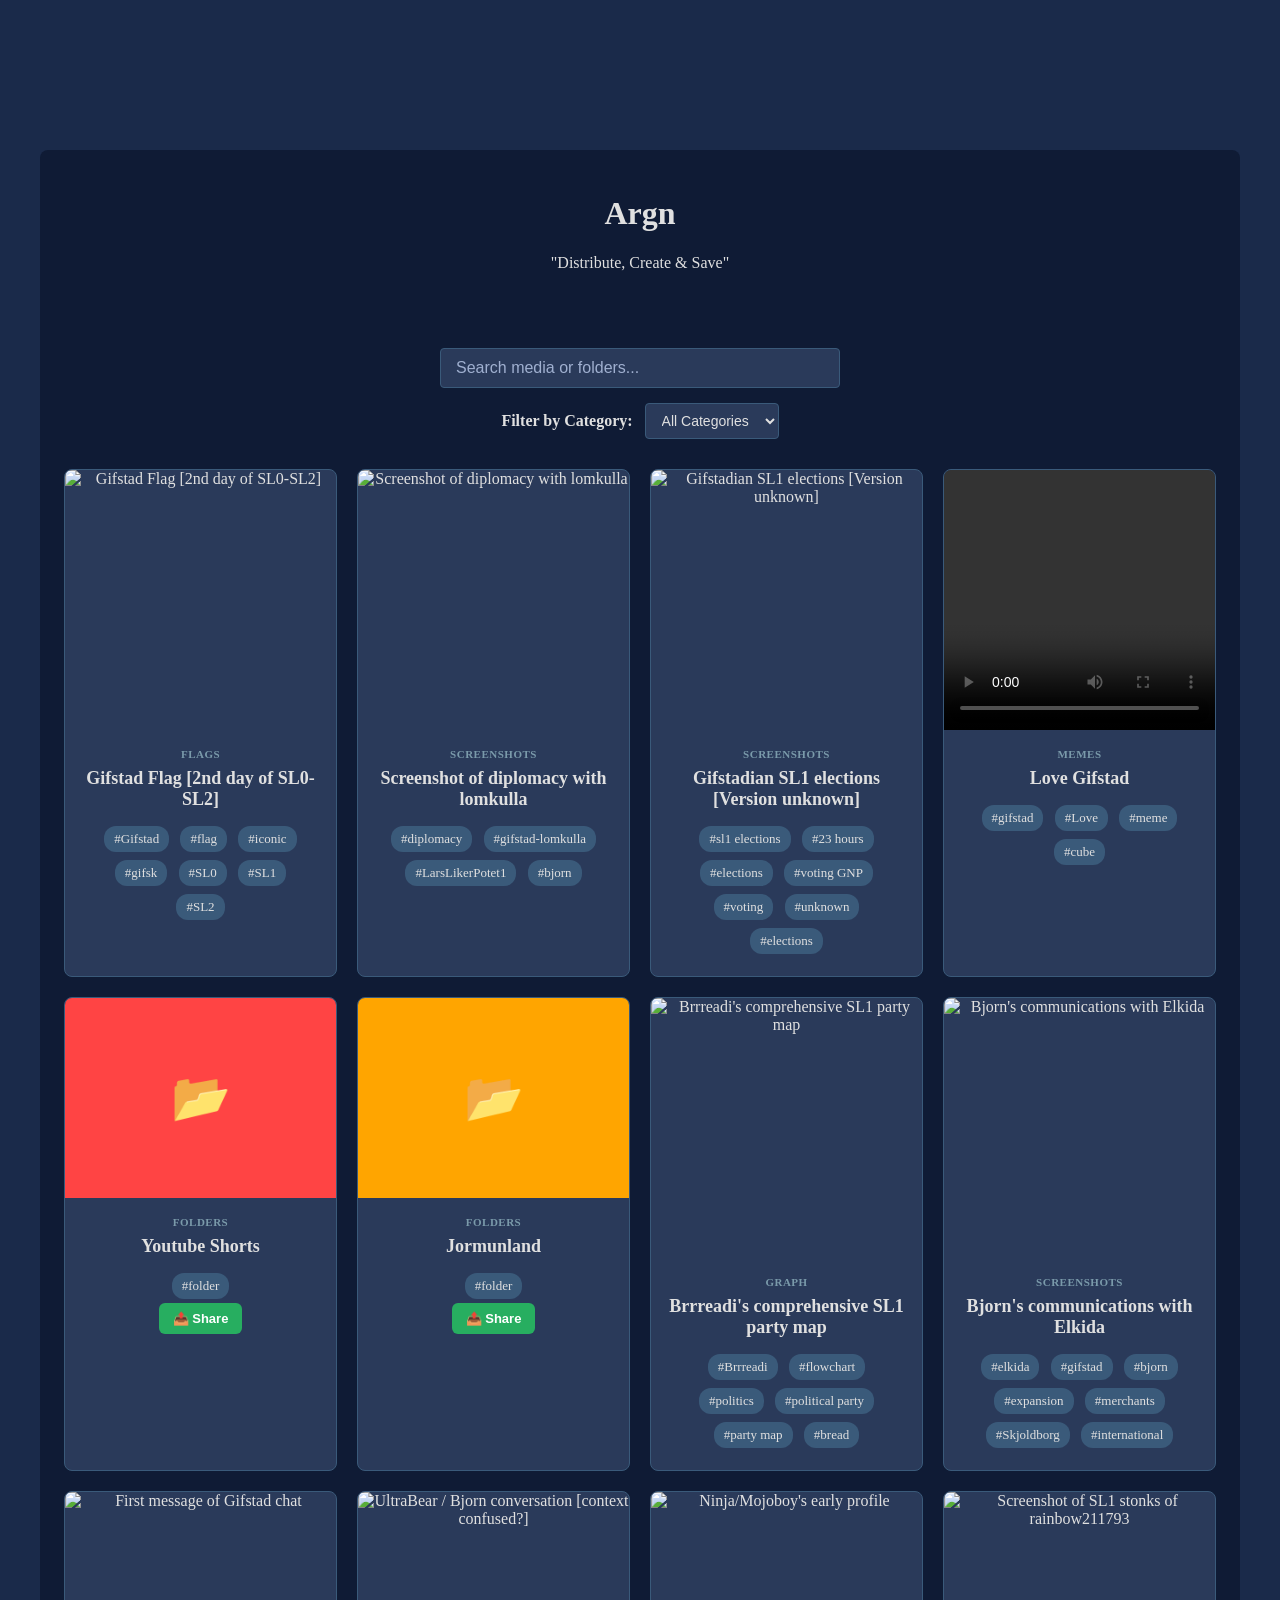
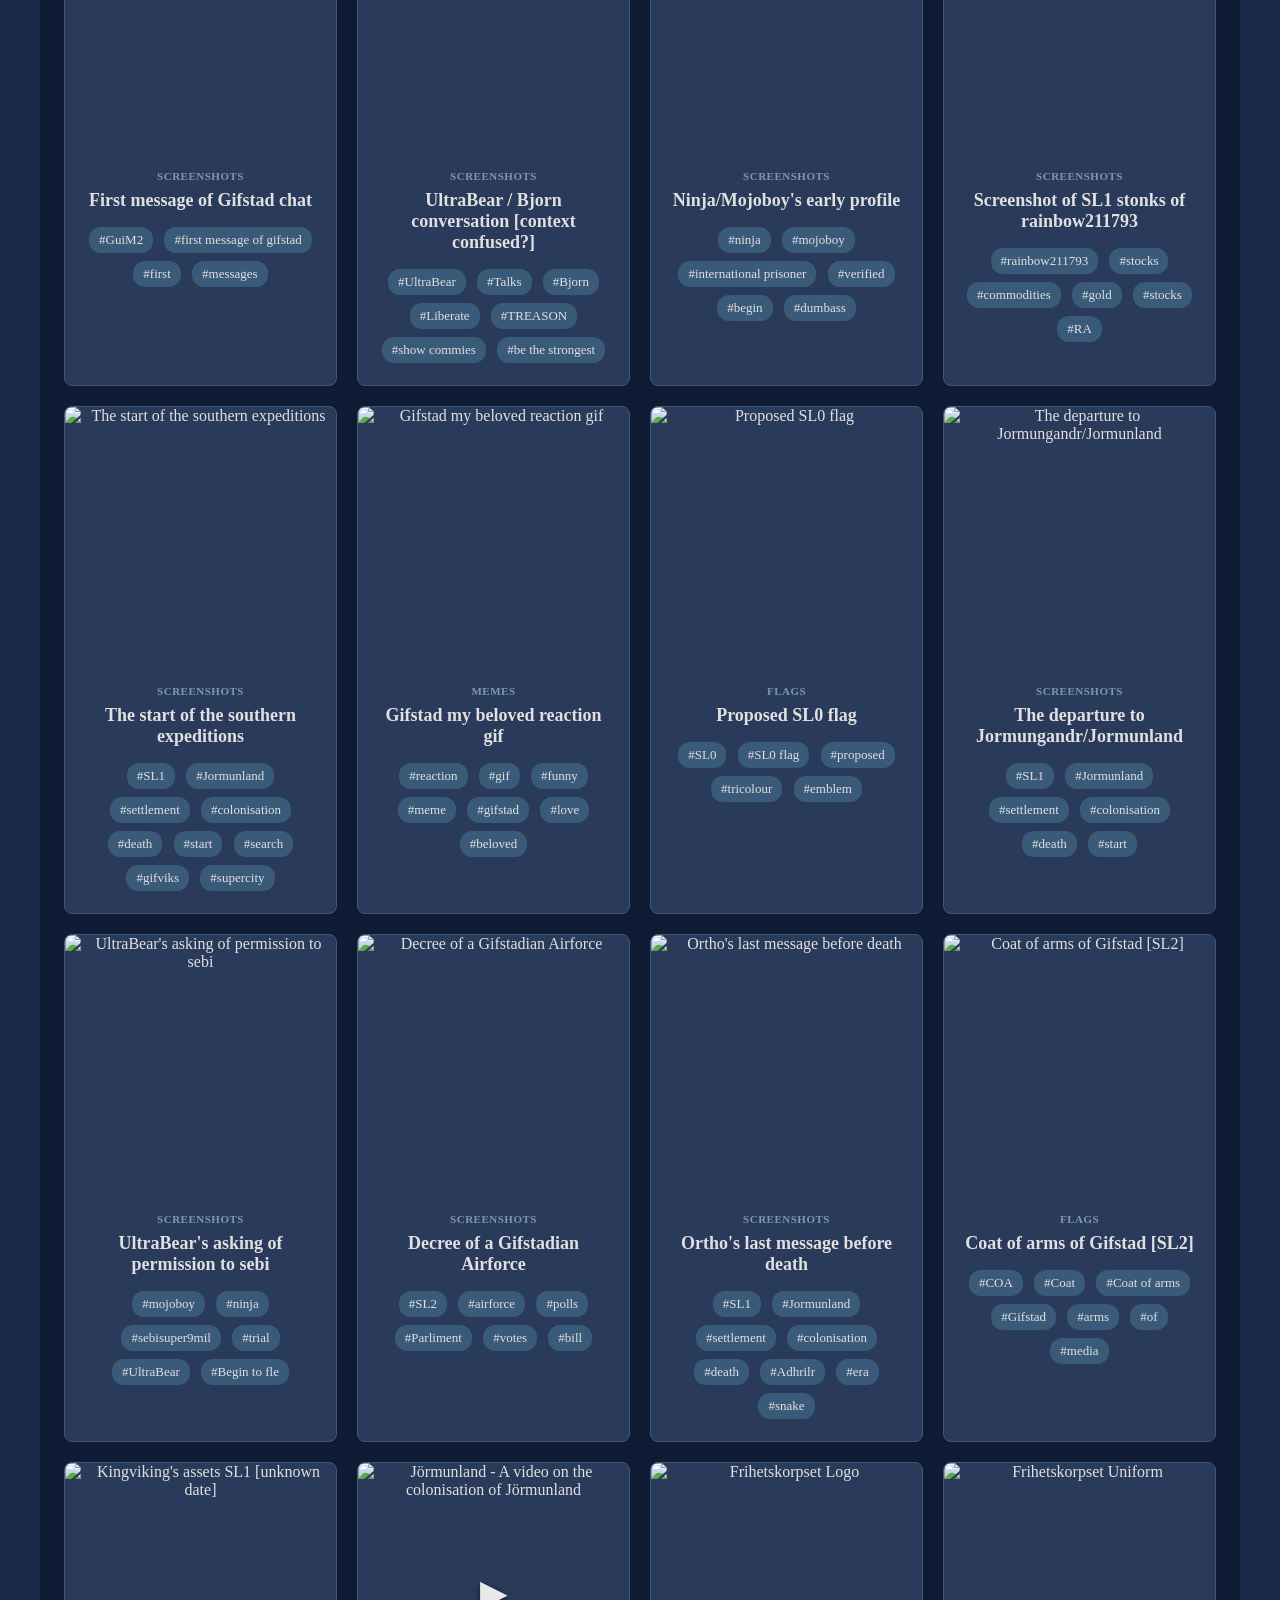
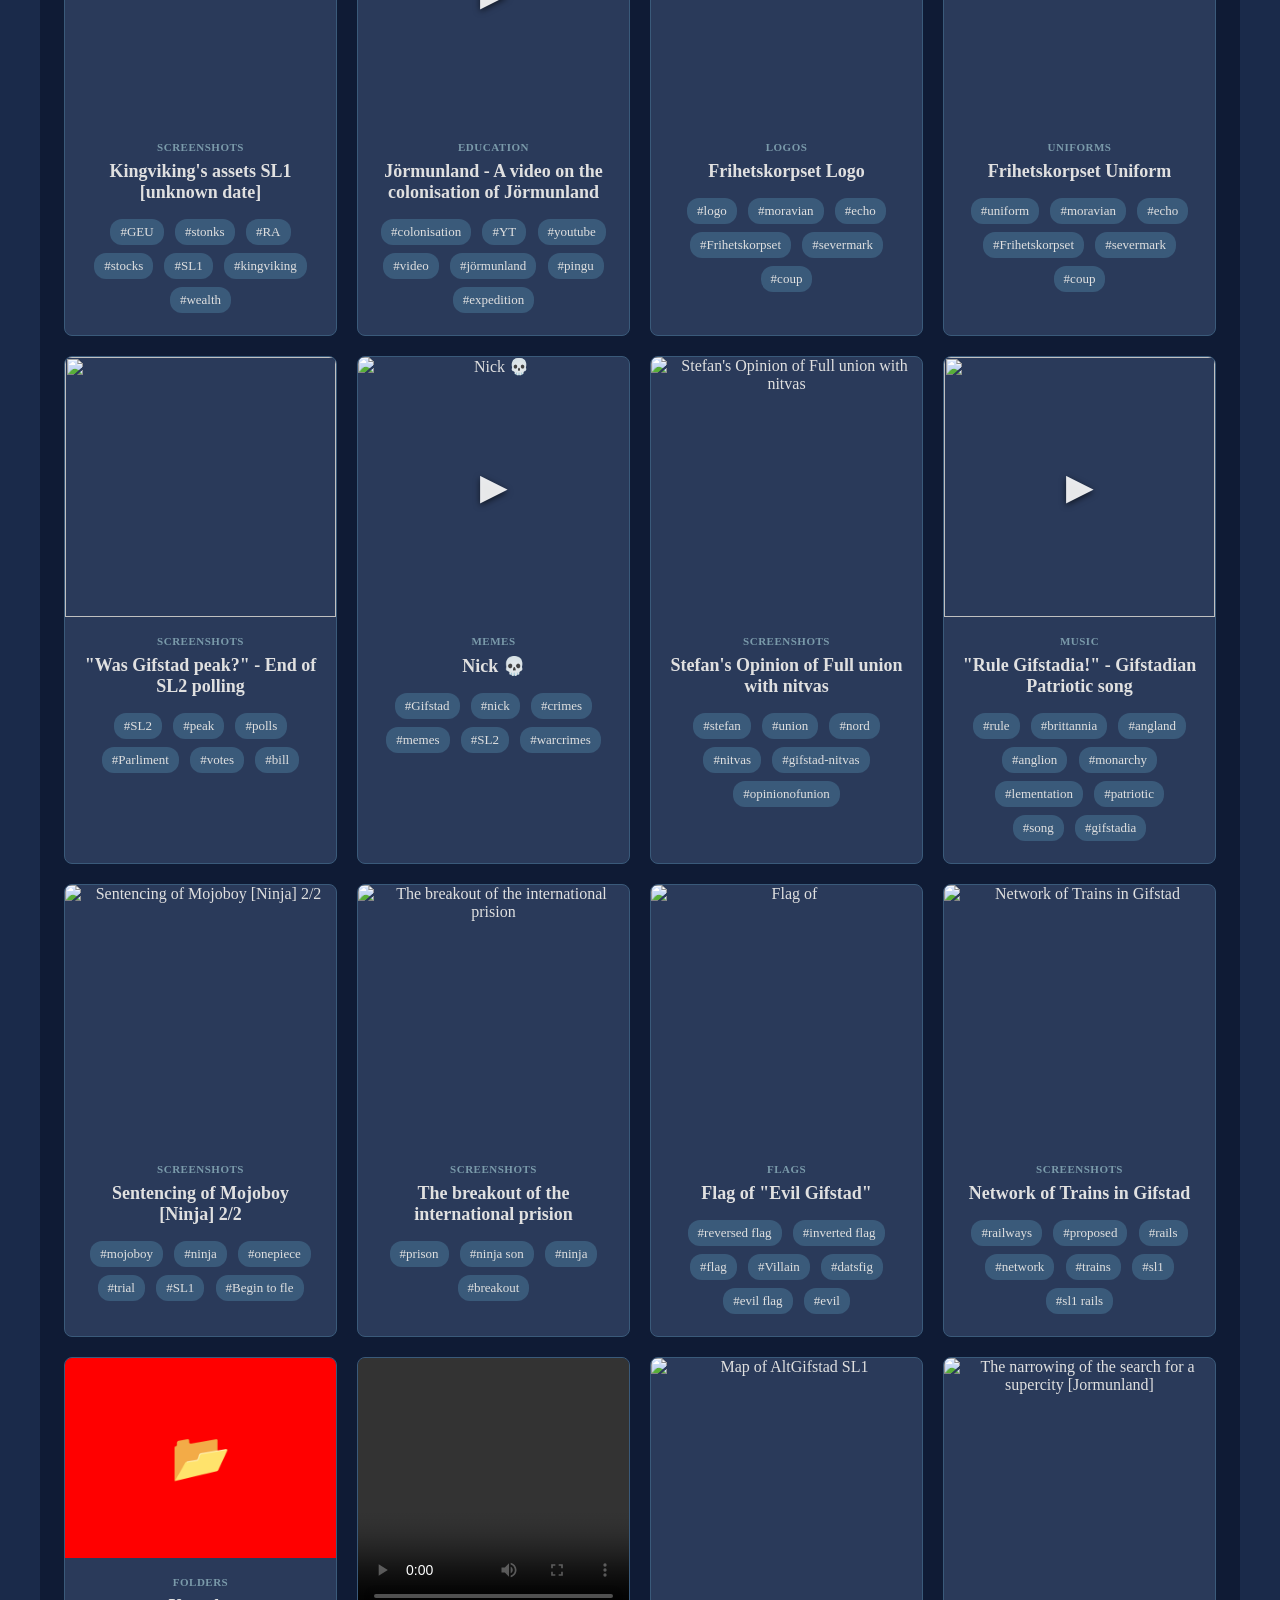
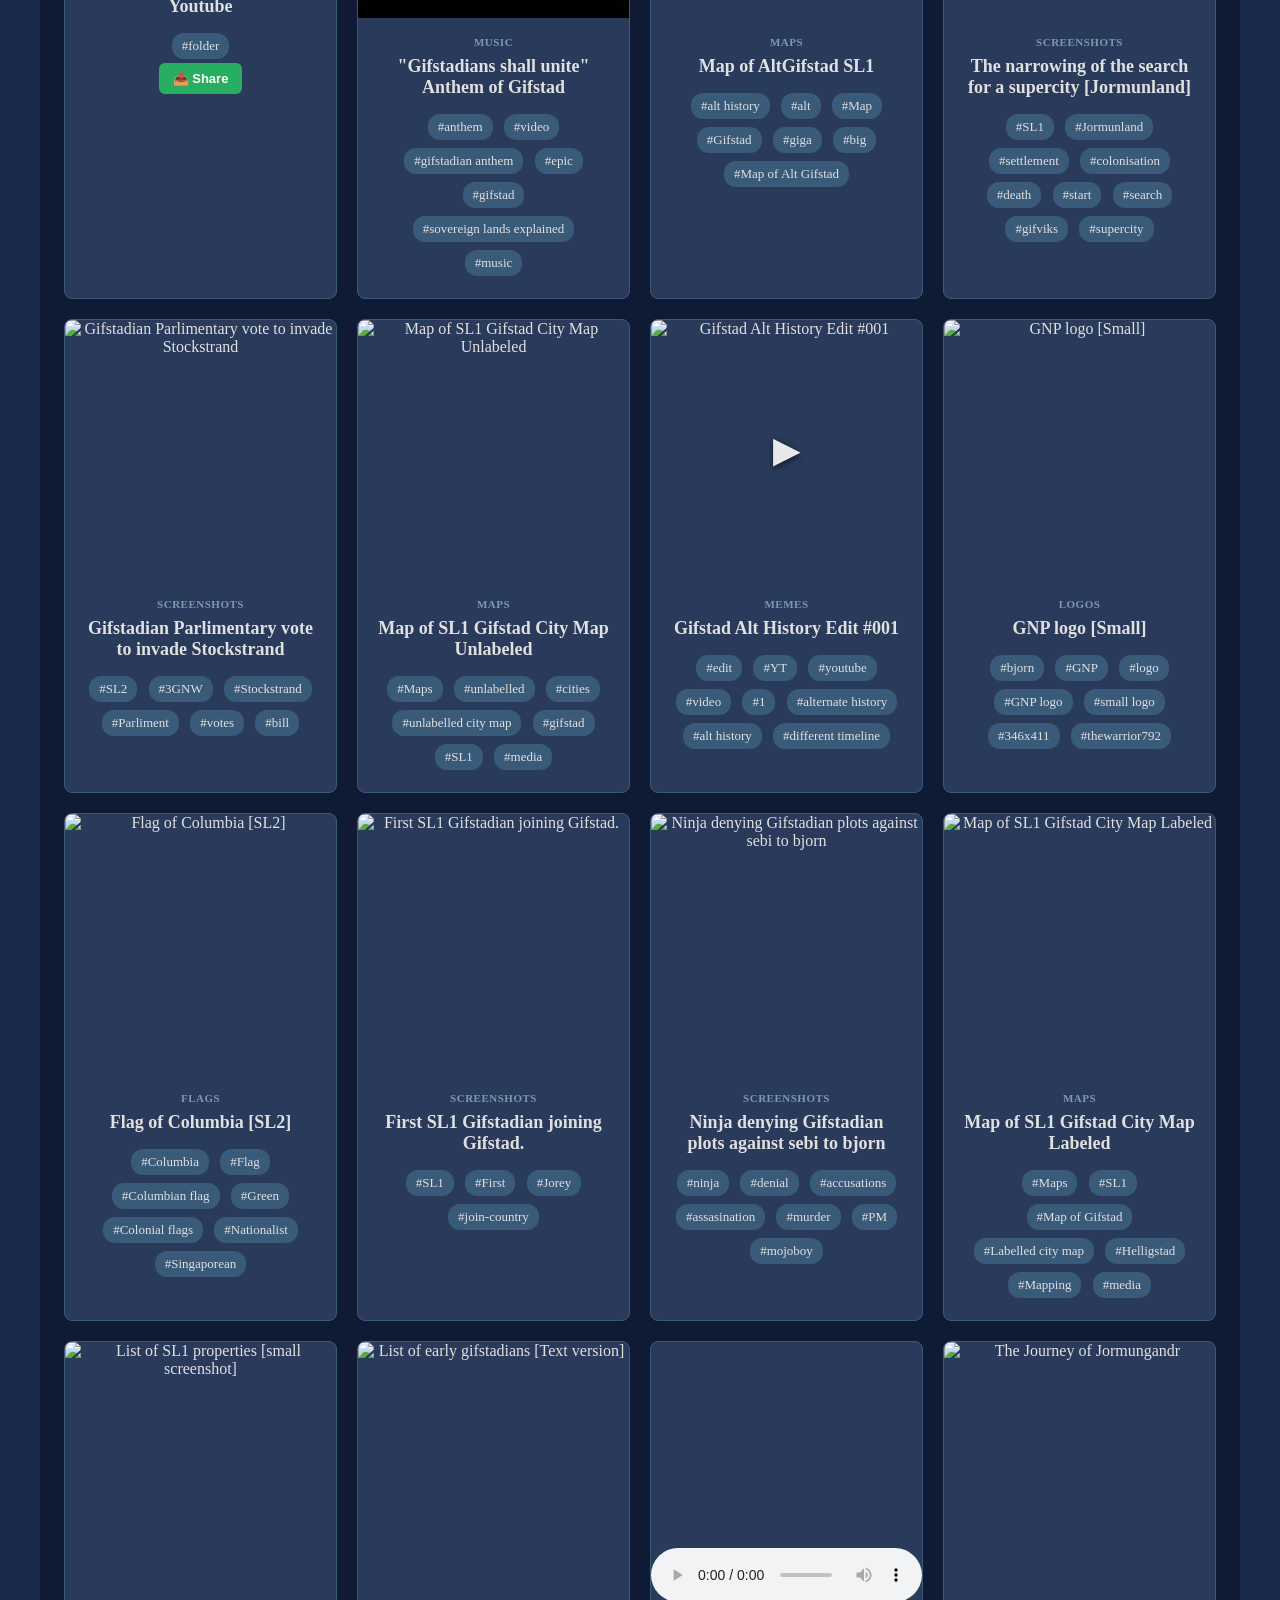
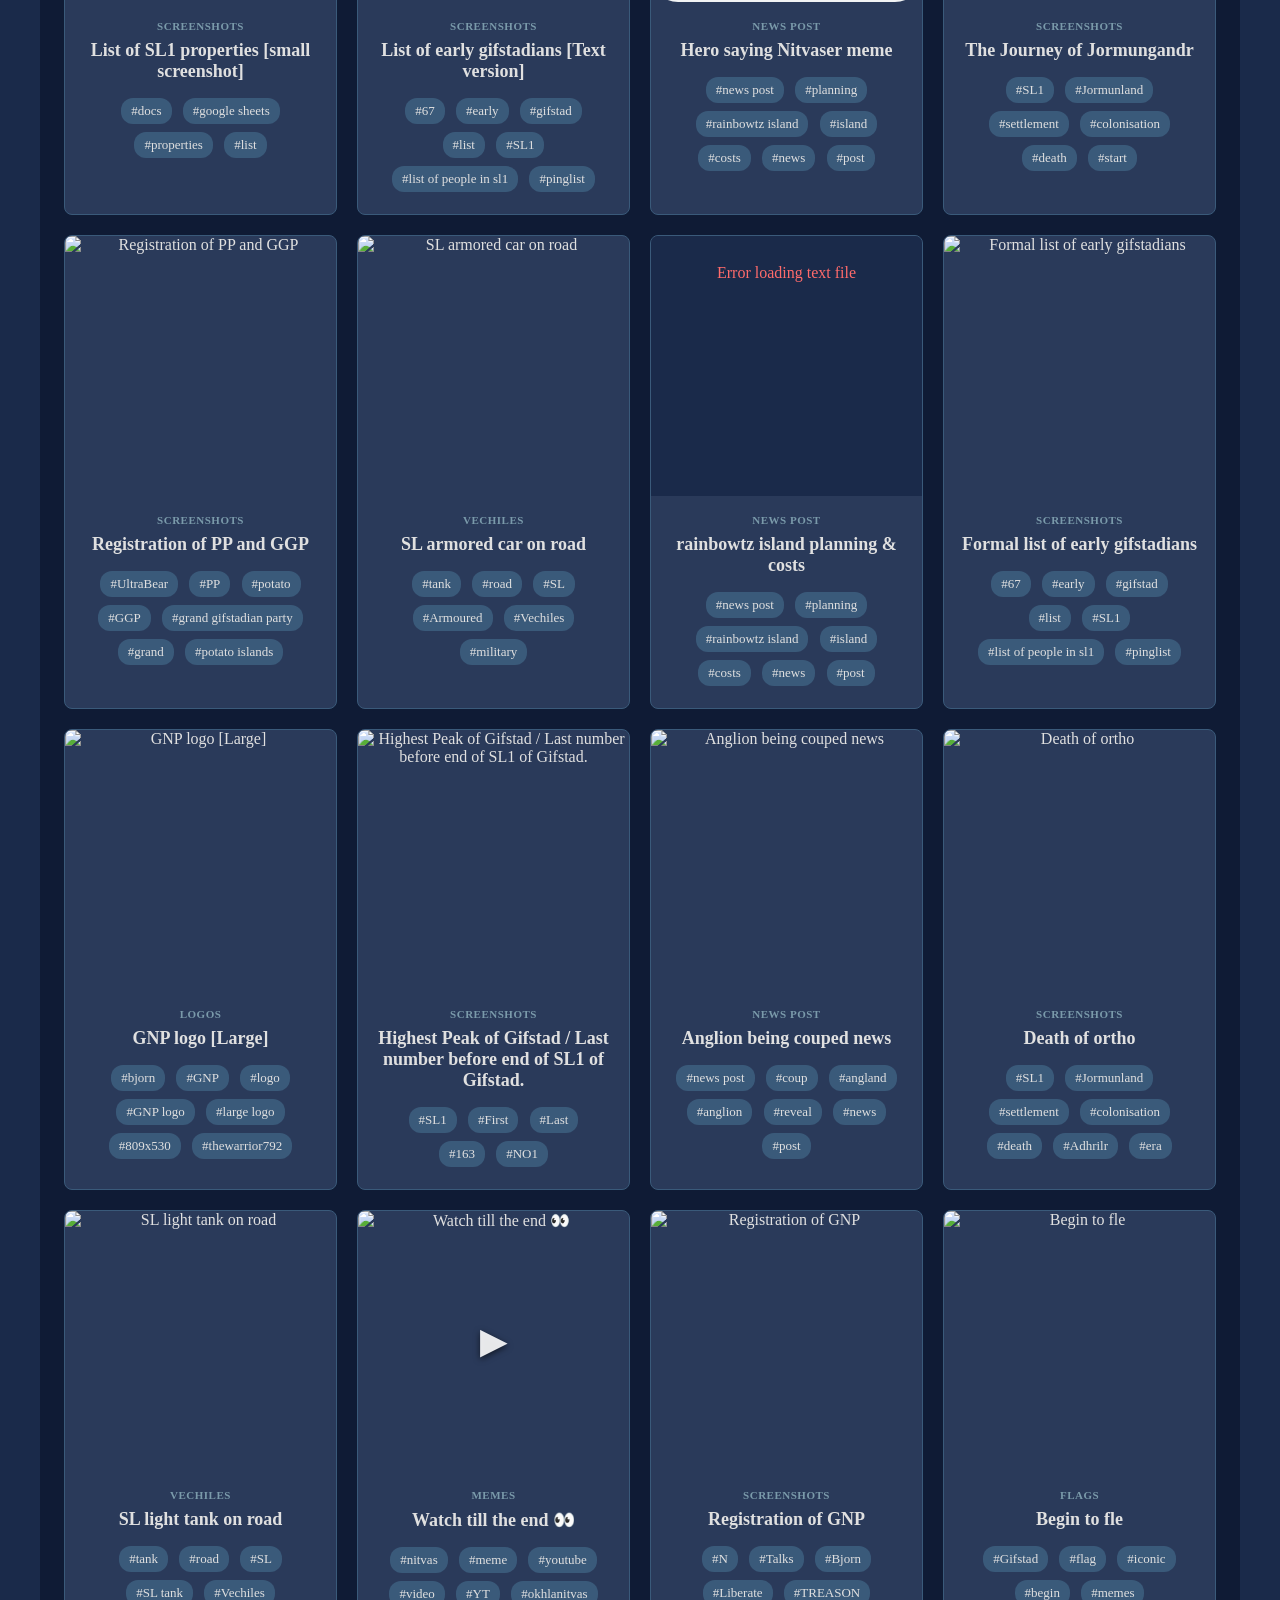
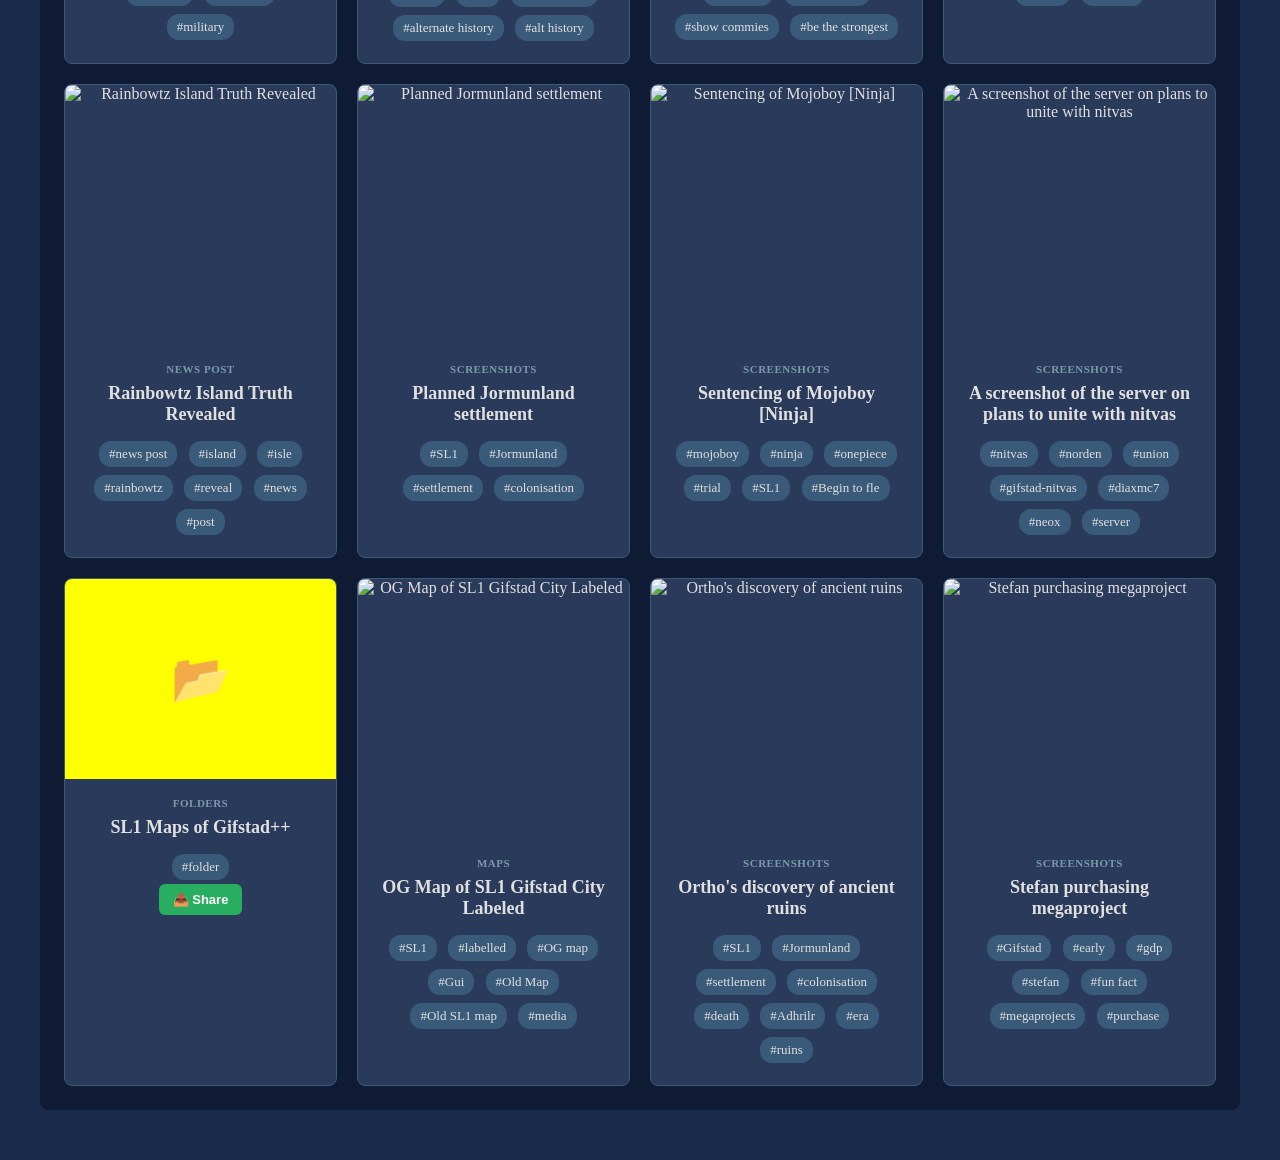
==== commit 052d899c: "NEW IMG METADATA [SPECIAL DISPLAY ON DISCORD] ++ 60-62 ADDED TO ARCHIVE" ====
--- a/docs/index.html
+++ b/docs/index.html
@@ -4,20 +4,21 @@
     <head>
         <meta charset="UTF-8">
         <meta name="viewport" content="width=device-width, initial-scale=1.0">
-        <title>Argn - Media Archive</title>
+        <title id="page-title">Argn - Media Archive</title>
         <!-- SEO Meta Tags -->
-        <meta name="description" content="Argn is a comprehensive media archive featuring Gifstad, Gifsk, and Argn Quest content. Discover, create, and save media in our curated collection.">
+        <meta name="description" content="Argn is a comprehensive media archive featuring Gifstad, Gifsk, and Argn Quest content. Discover, create, and save media in our curated collection." id="meta-description">
         <meta name="keywords" content="Argn, Gifstad, Gifsk, Argn Quest, media archive, GIFs, images, videos, audio, text files, distribute create save">
         <meta name="author" content="Argn">
         <meta name="robots" content="index, follow">
-        <meta property="og:title" content="Argn - Media Archive">
-        <meta property="og:description" content="Distribute, Create & Save - A comprehensive media archive featuring Gifstad, Gifsk, and Argn Quest content.">
-        <meta property="og:type" content="website">
-        <meta property="og:url" content="https://argn.quest">
-        <meta property="og:image" content="https://argn.quest/preview.jpg">
-        <meta name="twitter:card" content="summary_large_image">
-        <meta name="twitter:title" content="Argn - Media Archive">
-        <meta name="twitter:description" content="Distribute, Create & Save - Featuring Gifstad, Gifsk, and Argn Quest content.">
+        <meta property="og:title" content="Argn - Media Archive" id="og-title">
+        <meta property="og:description" content="Distribute, Create & Save - A comprehensive media archive featuring Gifstad, Gifsk, and Argn Quest content." id="og-description">
+        <meta property="og:type" content="website" id="og-type">
+        <meta property="og:url" content="https://argn.quest" id="og-url">
+        <meta property="og:image" content="https://argn.quest/preview.jpg" id="og-image">
+        <meta property="og:video" content="" id="og-video">
+        <meta name="twitter:card" content="summary_large_image" id="twitter-card">
+        <meta name="twitter:title" content="Argn - Media Archive" id="twitter-title">
+        <meta name="twitter:description" content="Distribute, Create & Save - Featuring Gifstad, Gifsk, and Argn Quest content." id="twitter-description">
         <!-- Google tag (gtag.js) -->
         <script async src="https://www.googletagmanager.com/gtag/js?id=G-N8SLQM5979"></script>
         <script>
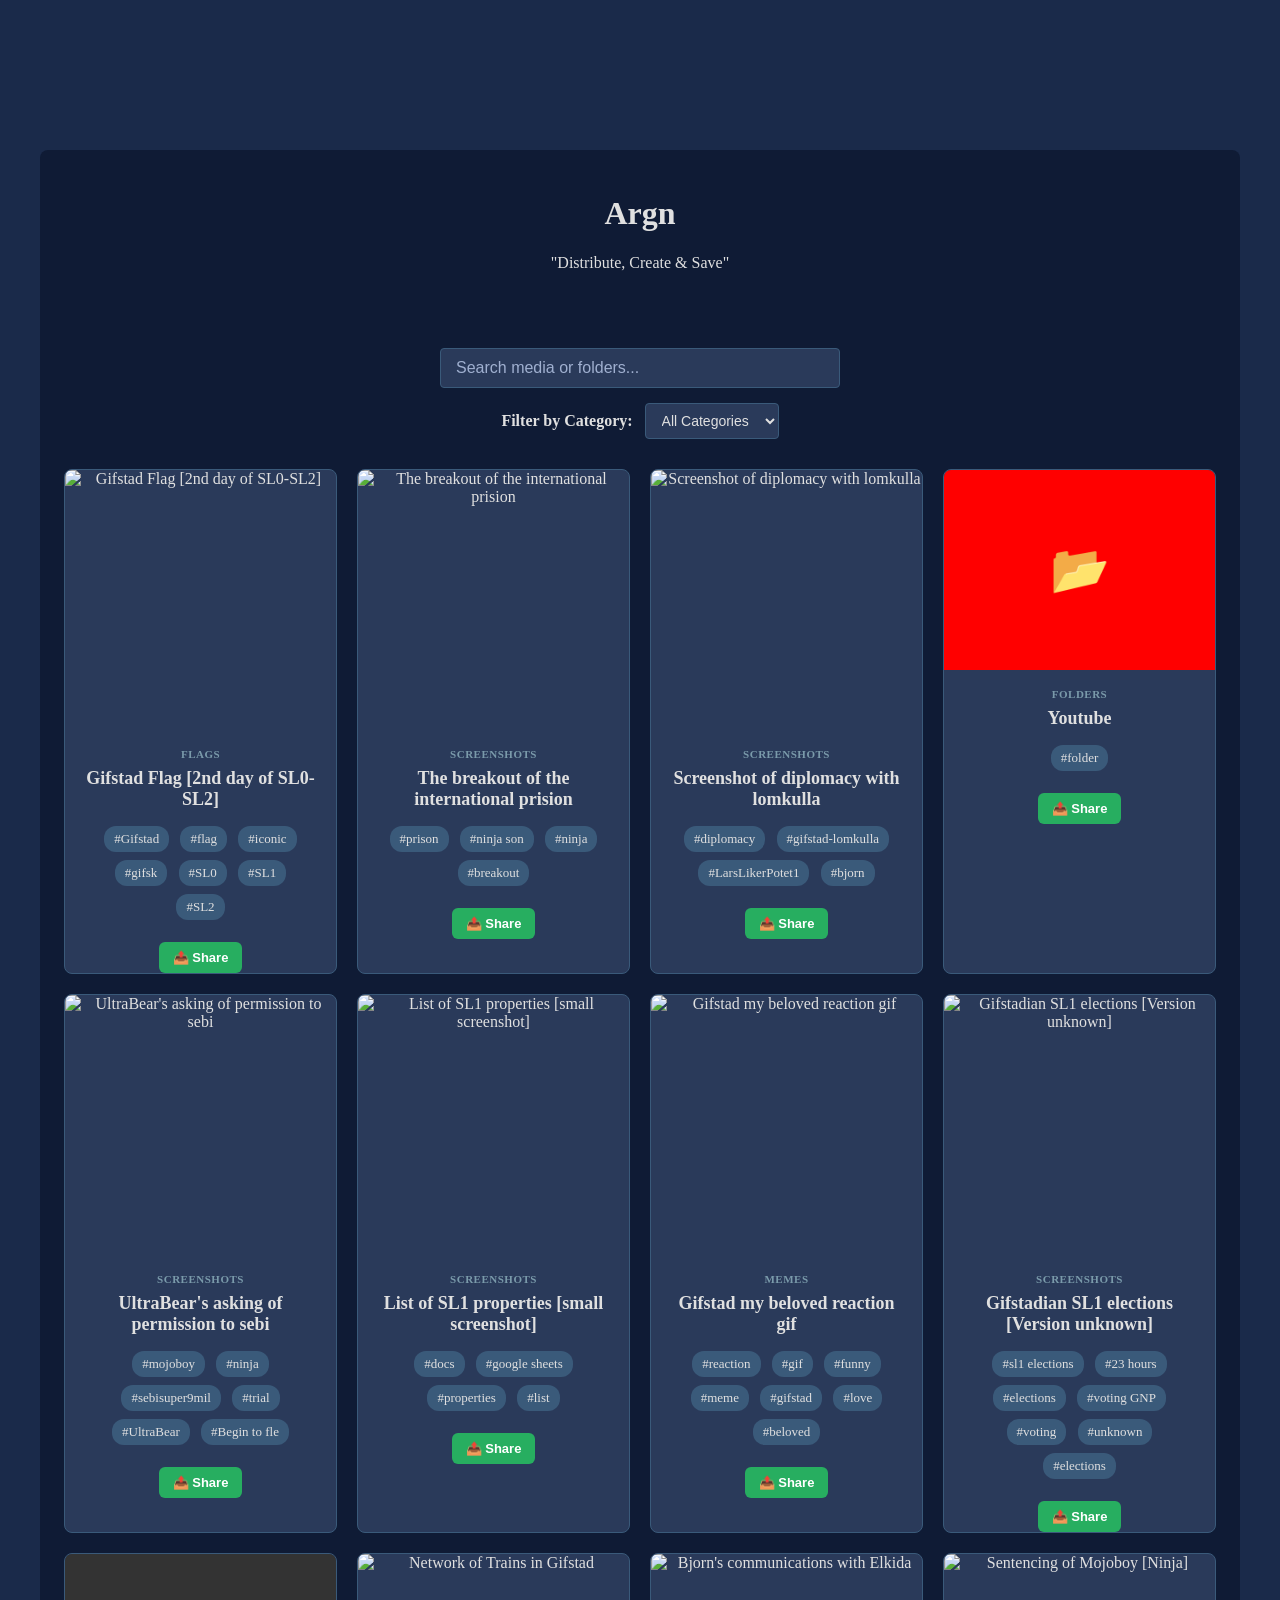
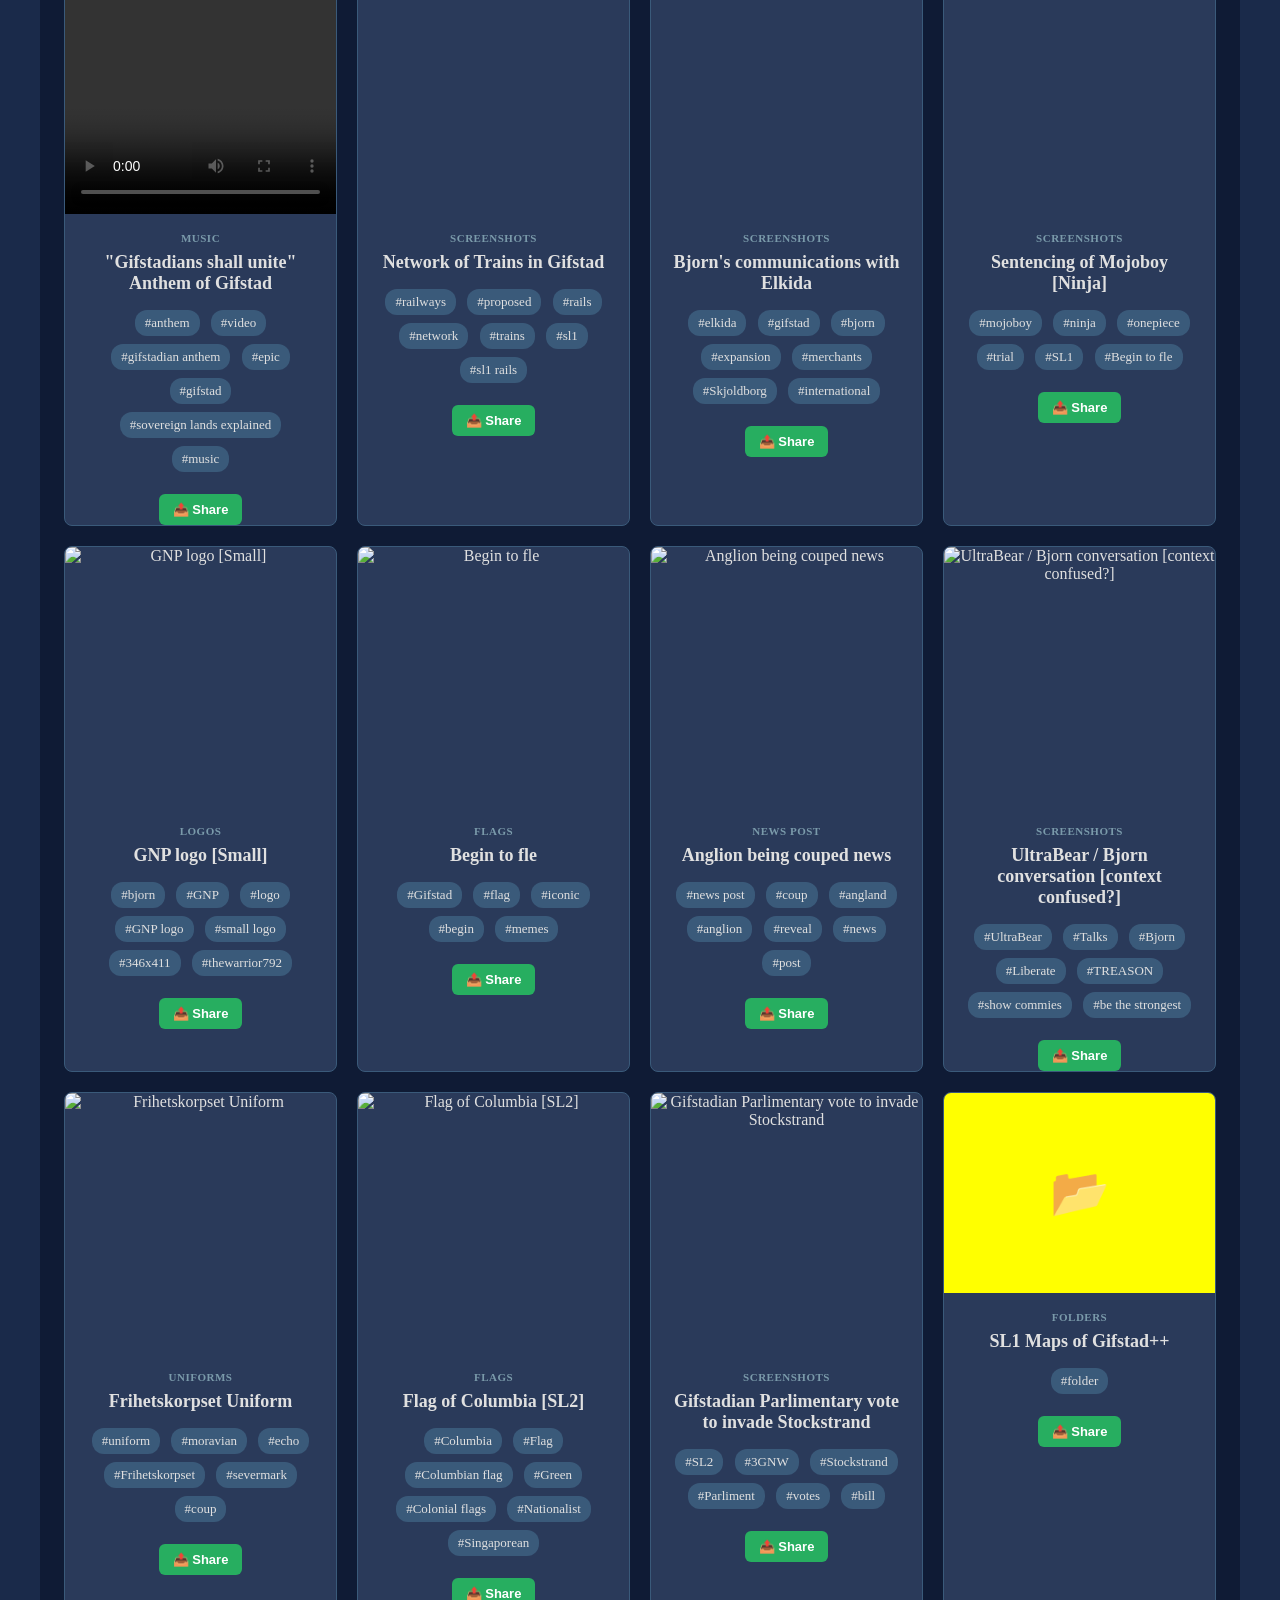
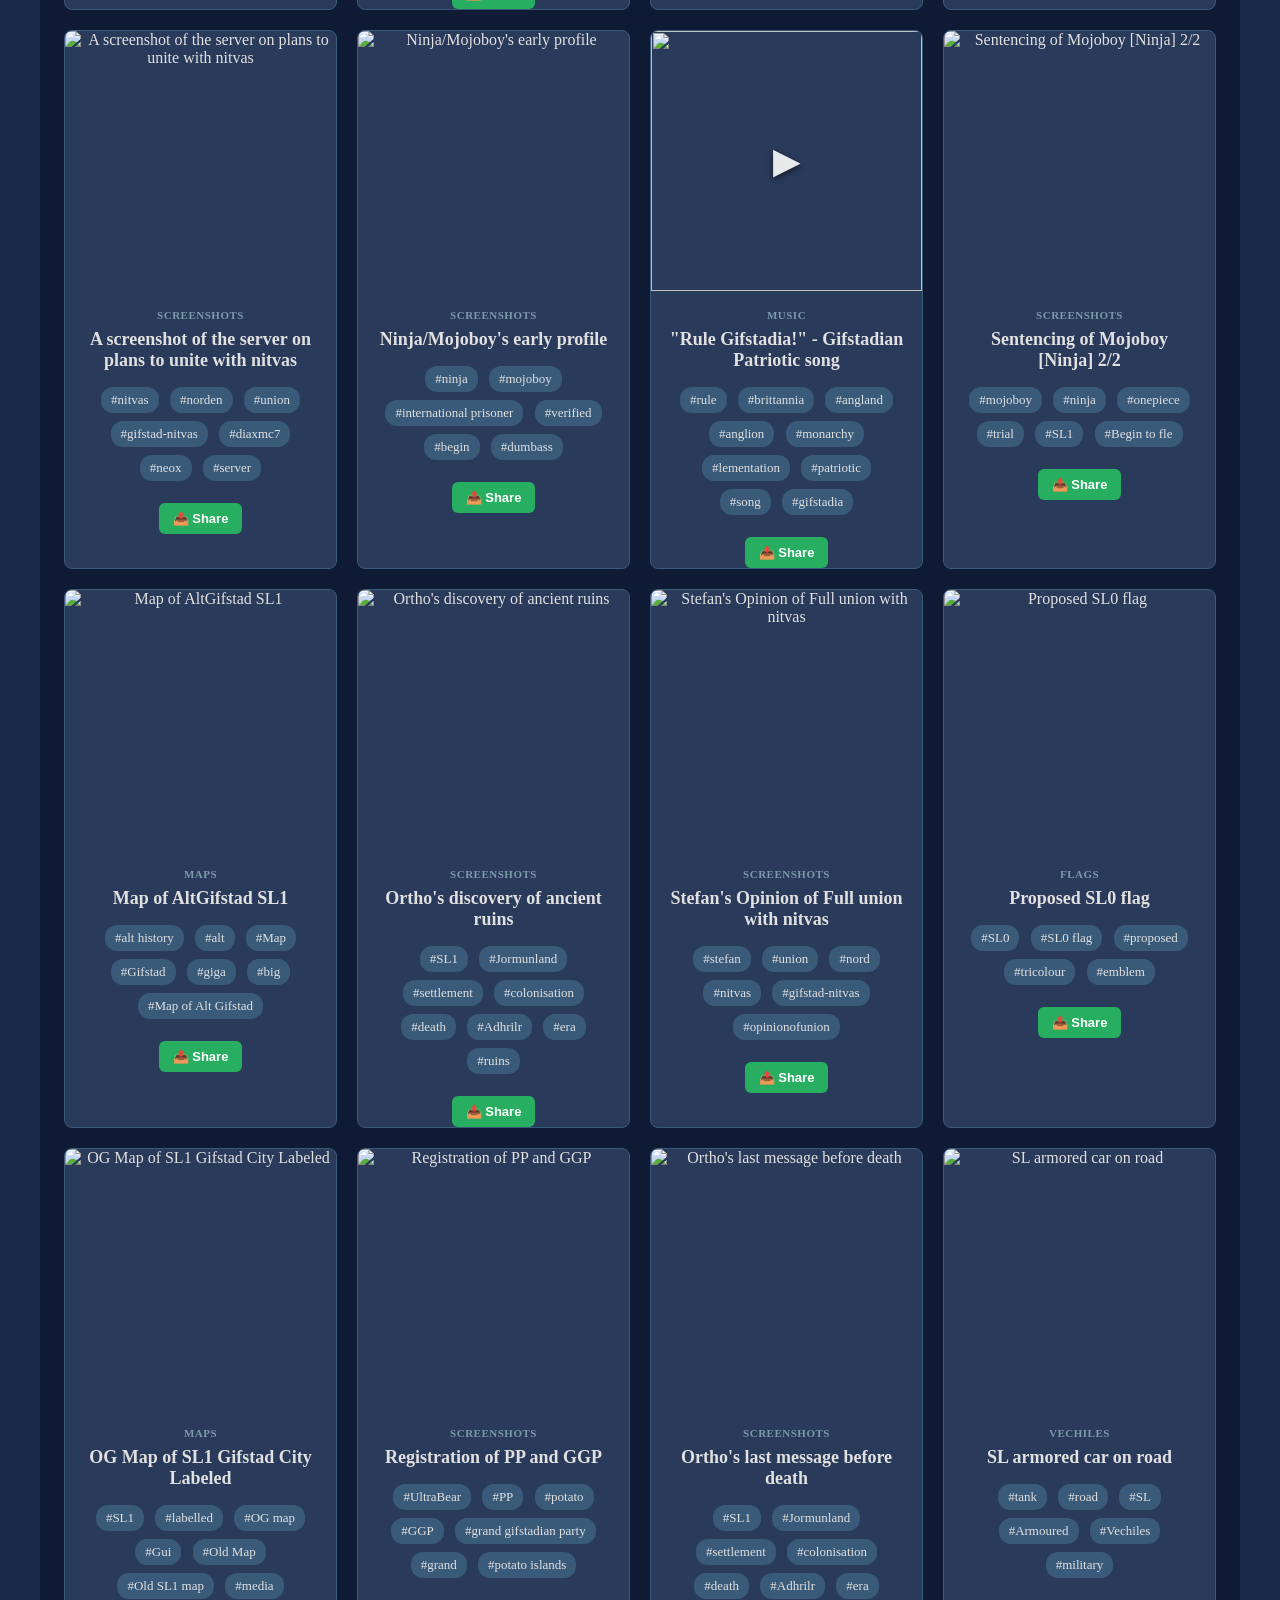
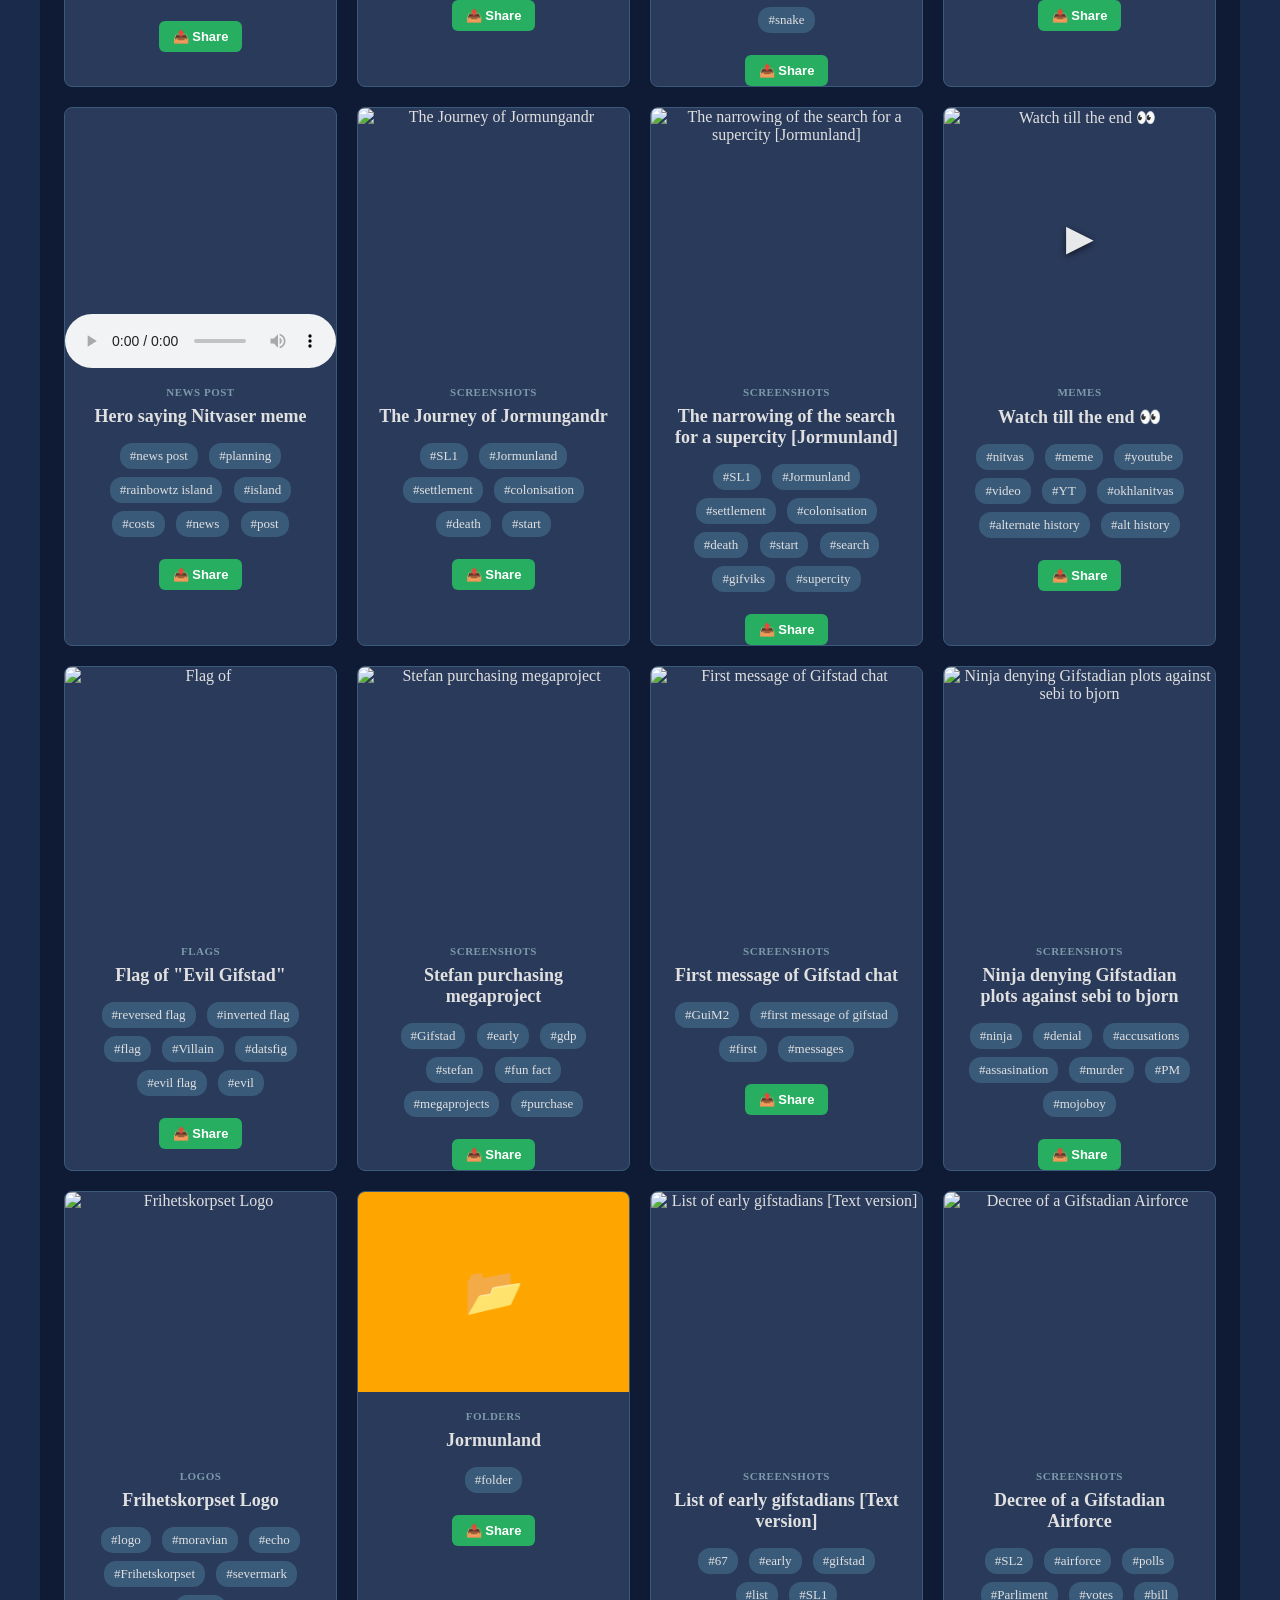
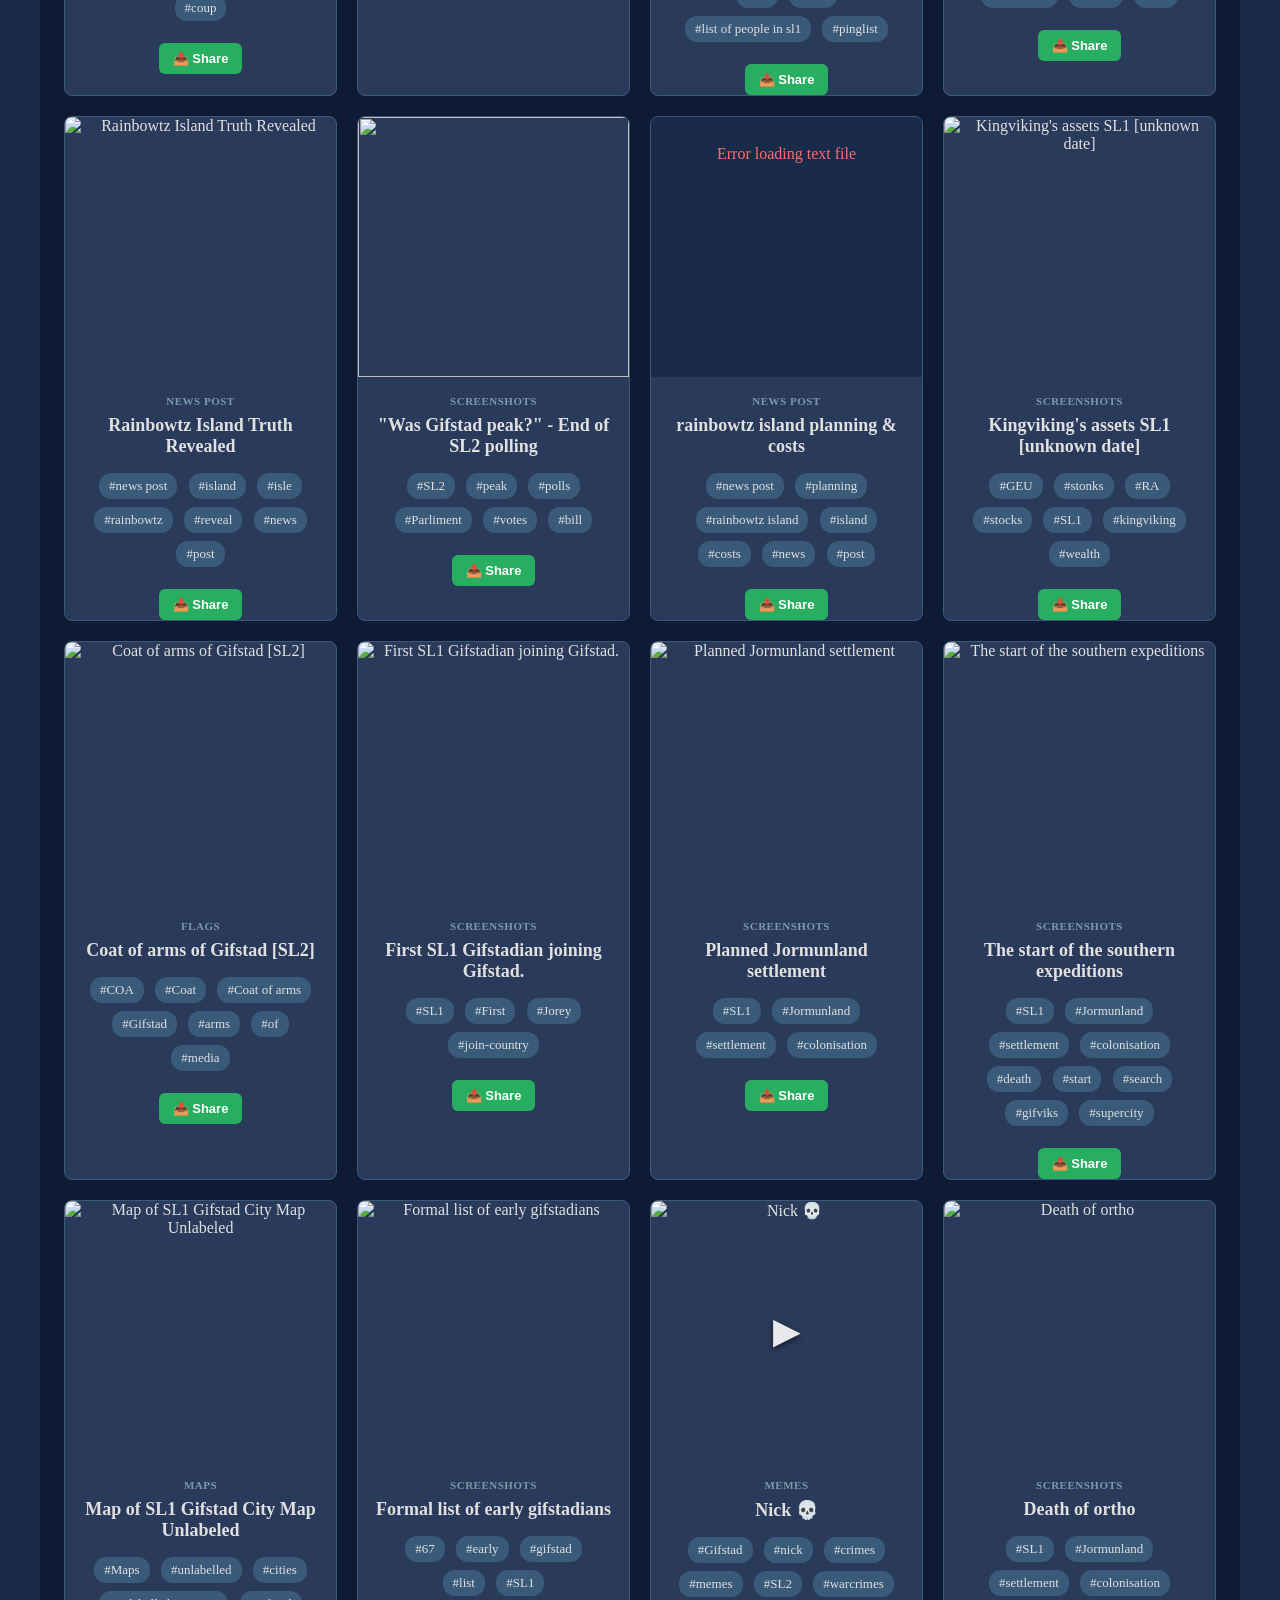
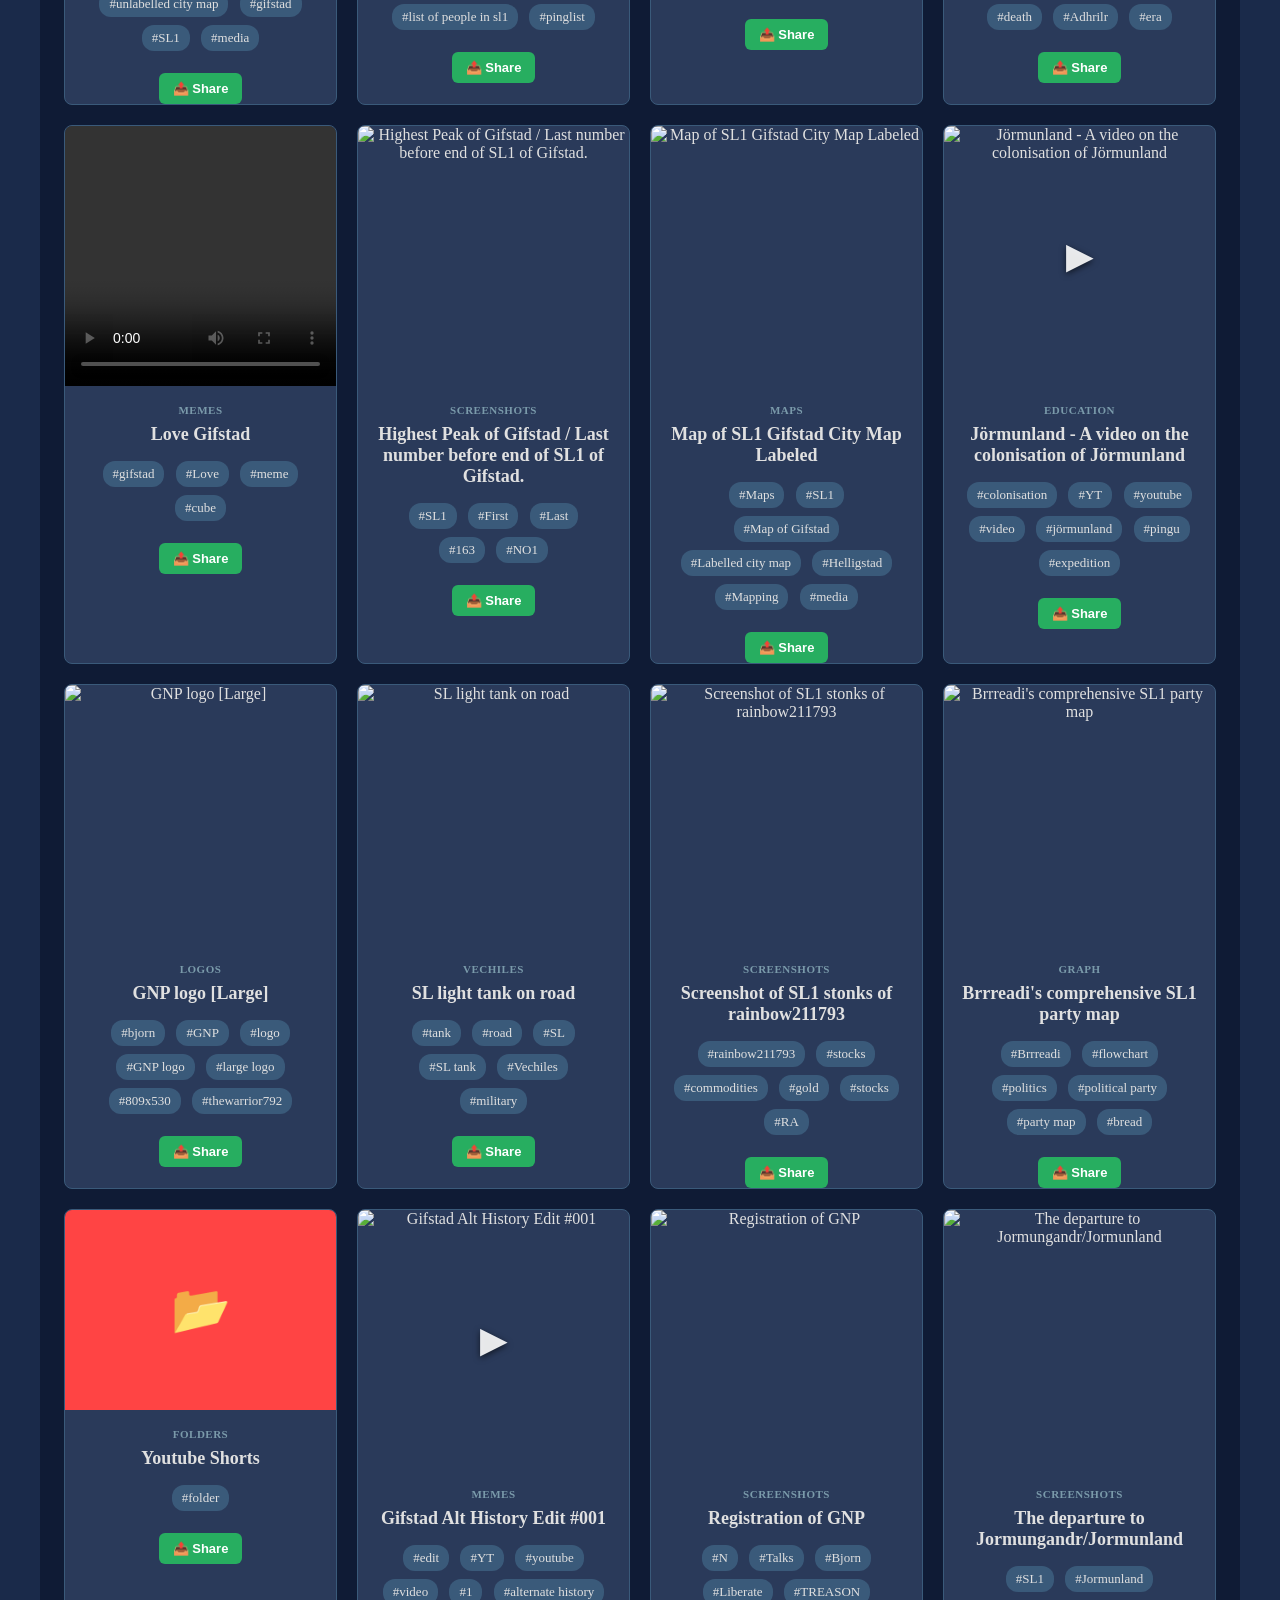
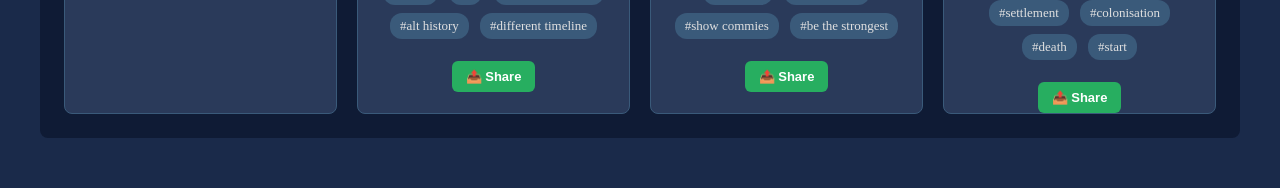
==== commit 1334404c: "NEW URL SEO IMPROVED CRAWLING + HOPEFULLY ARGN STUFF IDK PLEASE SPEED I NEED THIS MY MOMMA IS KINDA " ====
--- a/docs/index.html
+++ b/docs/index.html
@@ -4,21 +4,21 @@
     <head>
         <meta charset="UTF-8">
         <meta name="viewport" content="width=device-width, initial-scale=1.0">
-        <title id="page-title">Argn - Media Archive</title>
+        <title>Argn - Media Archive</title>
         <!-- SEO Meta Tags -->
-        <meta name="description" content="Argn is a comprehensive media archive featuring Gifstad, Gifsk, and Argn Quest content. Discover, create, and save media in our curated collection." id="meta-description">
+        <meta name="description" content="Argn is a comprehensive media archive featuring Gifstad, Gifsk, and Argn Quest content. Discover, create, and save media in our curated collection.">
         <meta name="keywords" content="Argn, Gifstad, Gifsk, Argn Quest, media archive, GIFs, images, videos, audio, text files, distribute create save">
         <meta name="author" content="Argn">
         <meta name="robots" content="index, follow">
-        <meta property="og:title" content="Argn - Media Archive" id="og-title">
-        <meta property="og:description" content="Distribute, Create & Save - A comprehensive media archive featuring Gifstad, Gifsk, and Argn Quest content." id="og-description">
-        <meta property="og:type" content="website" id="og-type">
-        <meta property="og:url" content="https://argn.quest" id="og-url">
-        <meta property="og:image" content="https://argn.quest/preview.jpg" id="og-image">
-        <meta property="og:video" content="" id="og-video">
-        <meta name="twitter:card" content="summary_large_image" id="twitter-card">
-        <meta name="twitter:title" content="Argn - Media Archive" id="twitter-title">
-        <meta name="twitter:description" content="Distribute, Create & Save - Featuring Gifstad, Gifsk, and Argn Quest content." id="twitter-description">
+        <meta property="og:title" content="Argn - Media Archive">
+        <meta property="og:description" content="Distribute, Create & Save - A comprehensive media archive featuring Gifstad, Gifsk, and Argn Quest content.">
+        <meta property="og:type" content="website">
+        <meta property="og:url" content="https://argn.quest">
+        <meta property="og:image" content="https://argn.quest/preview.jpg">
+        <meta property="og:video" content="">
+        <meta name="twitter:card" content="summary_large_image">
+        <meta name="twitter:title" content="Argn - Media Archive">
+        <meta name="twitter:description" content="Distribute, Create & Save - Featuring Gifstad, Gifsk, and Argn Quest content.">
         <!-- Google tag (gtag.js) -->
         <script async src="https://www.googletagmanager.com/gtag/js?id=G-N8SLQM5979"></script>
         <script>
